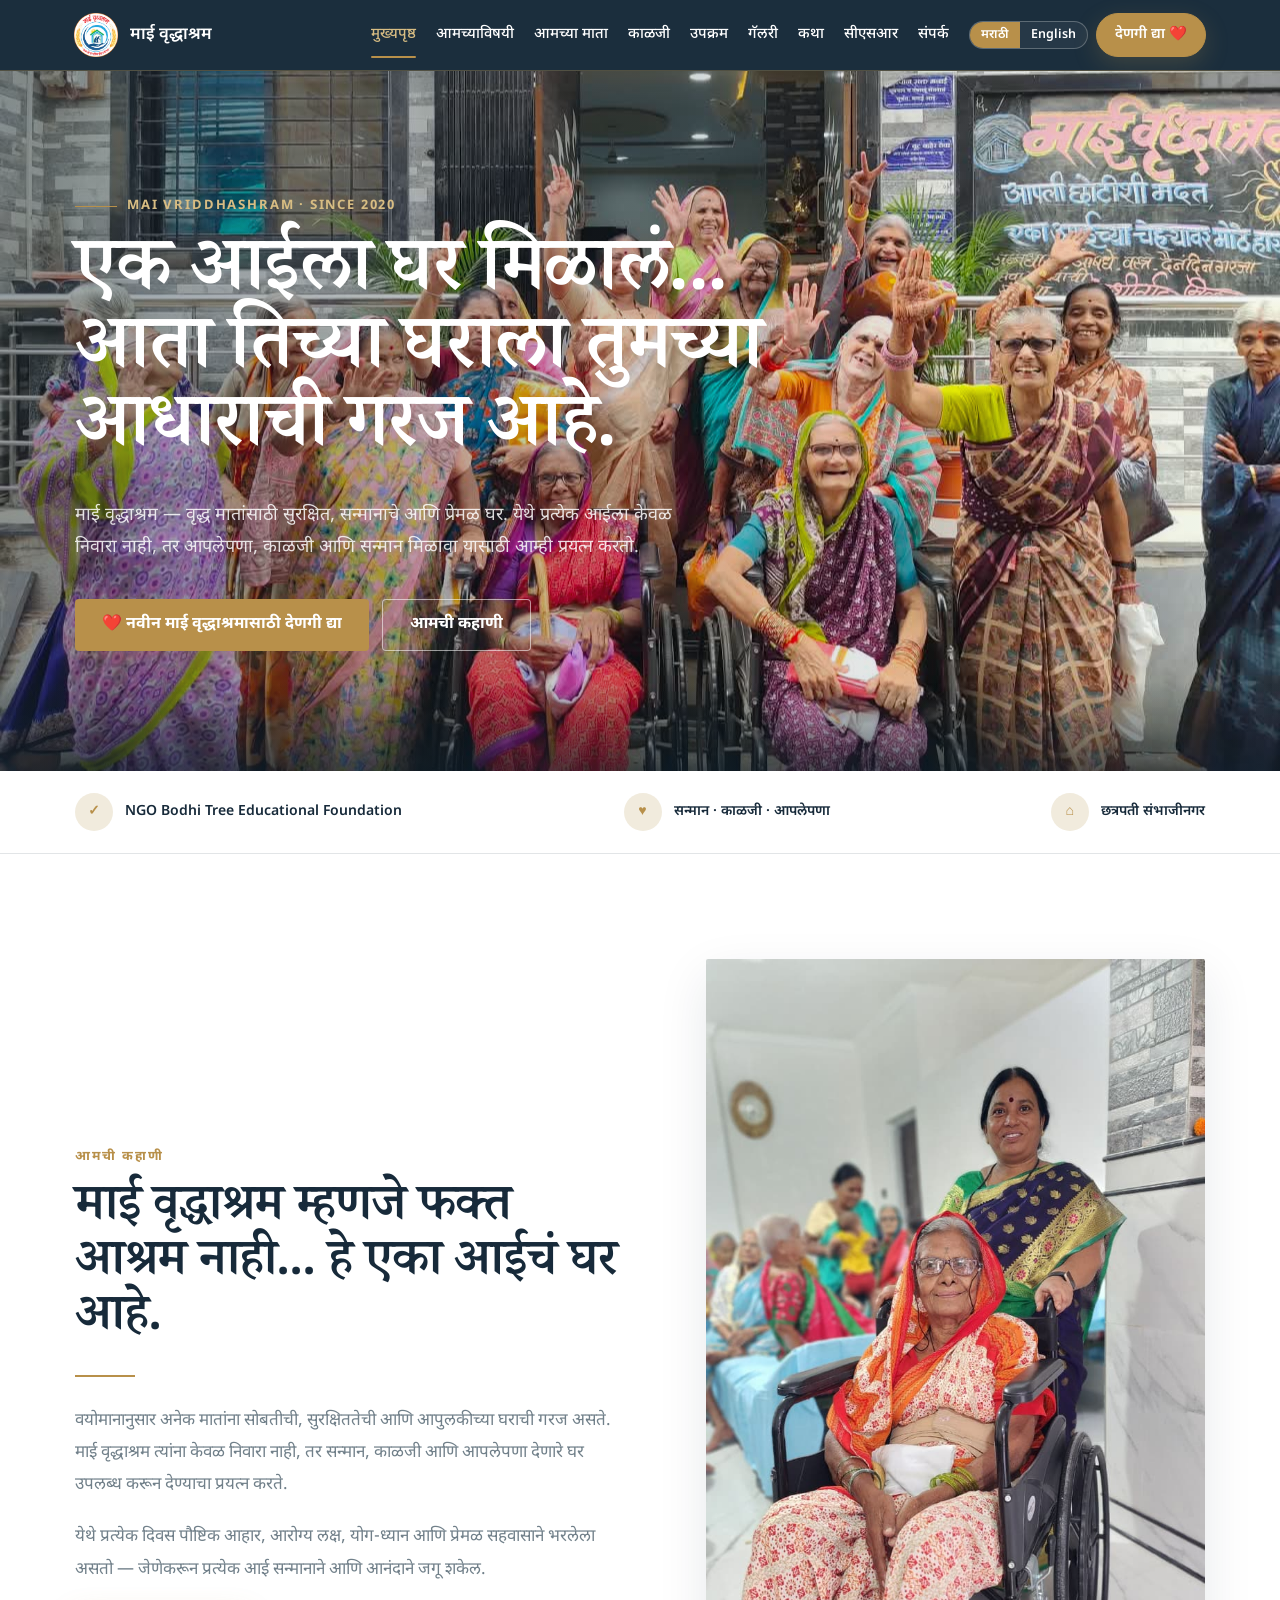
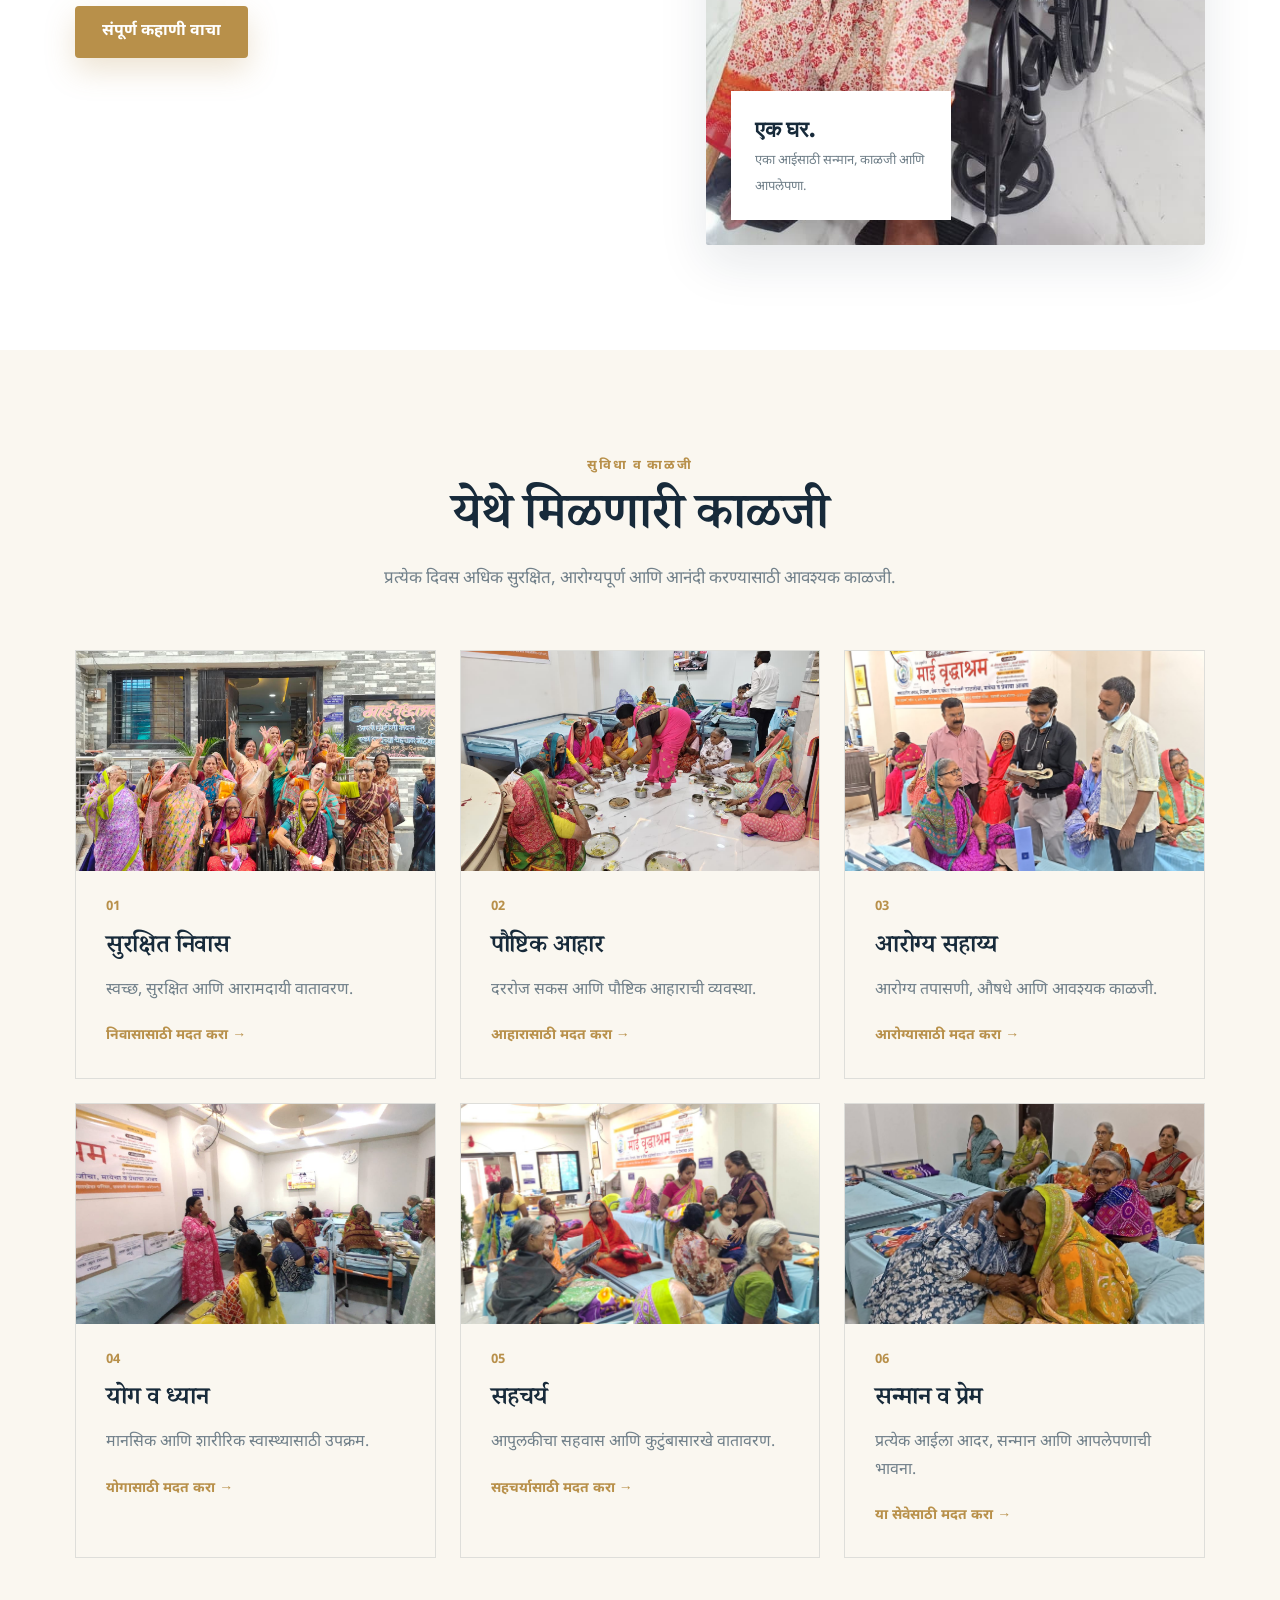
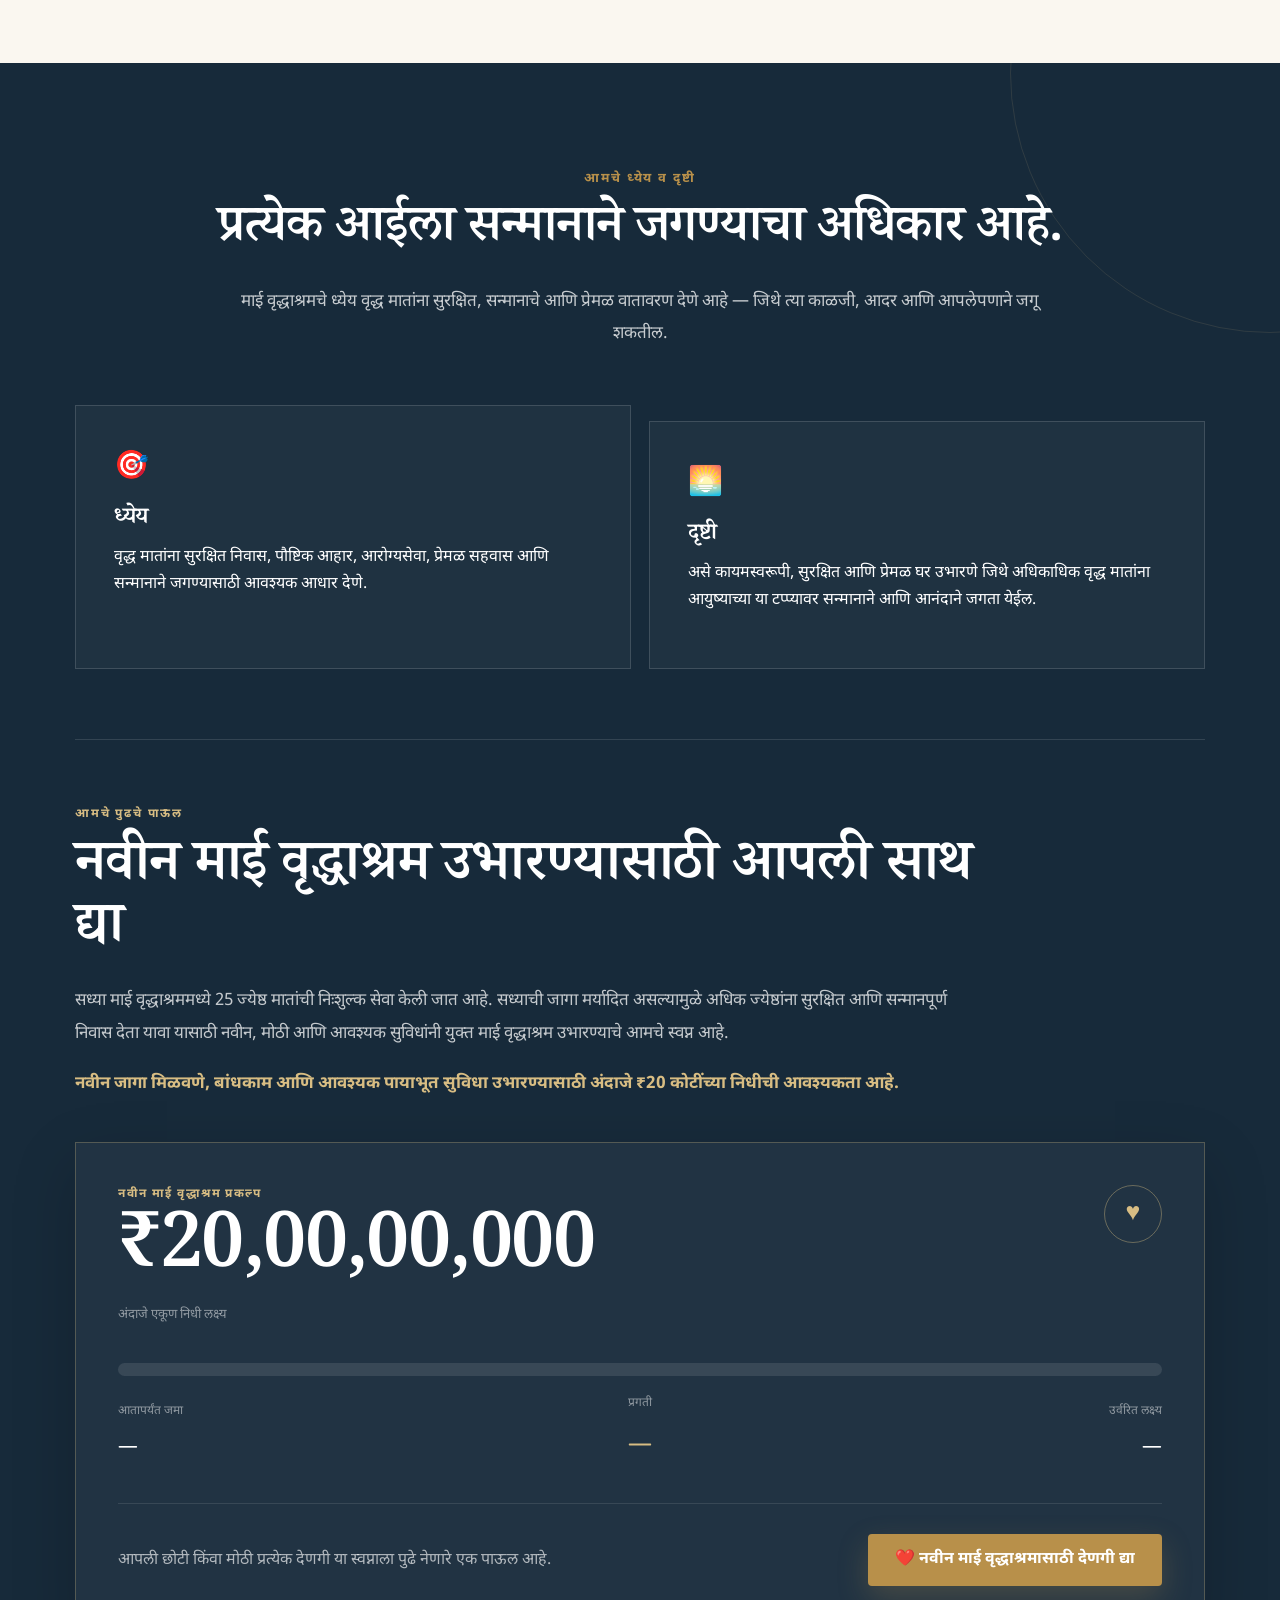
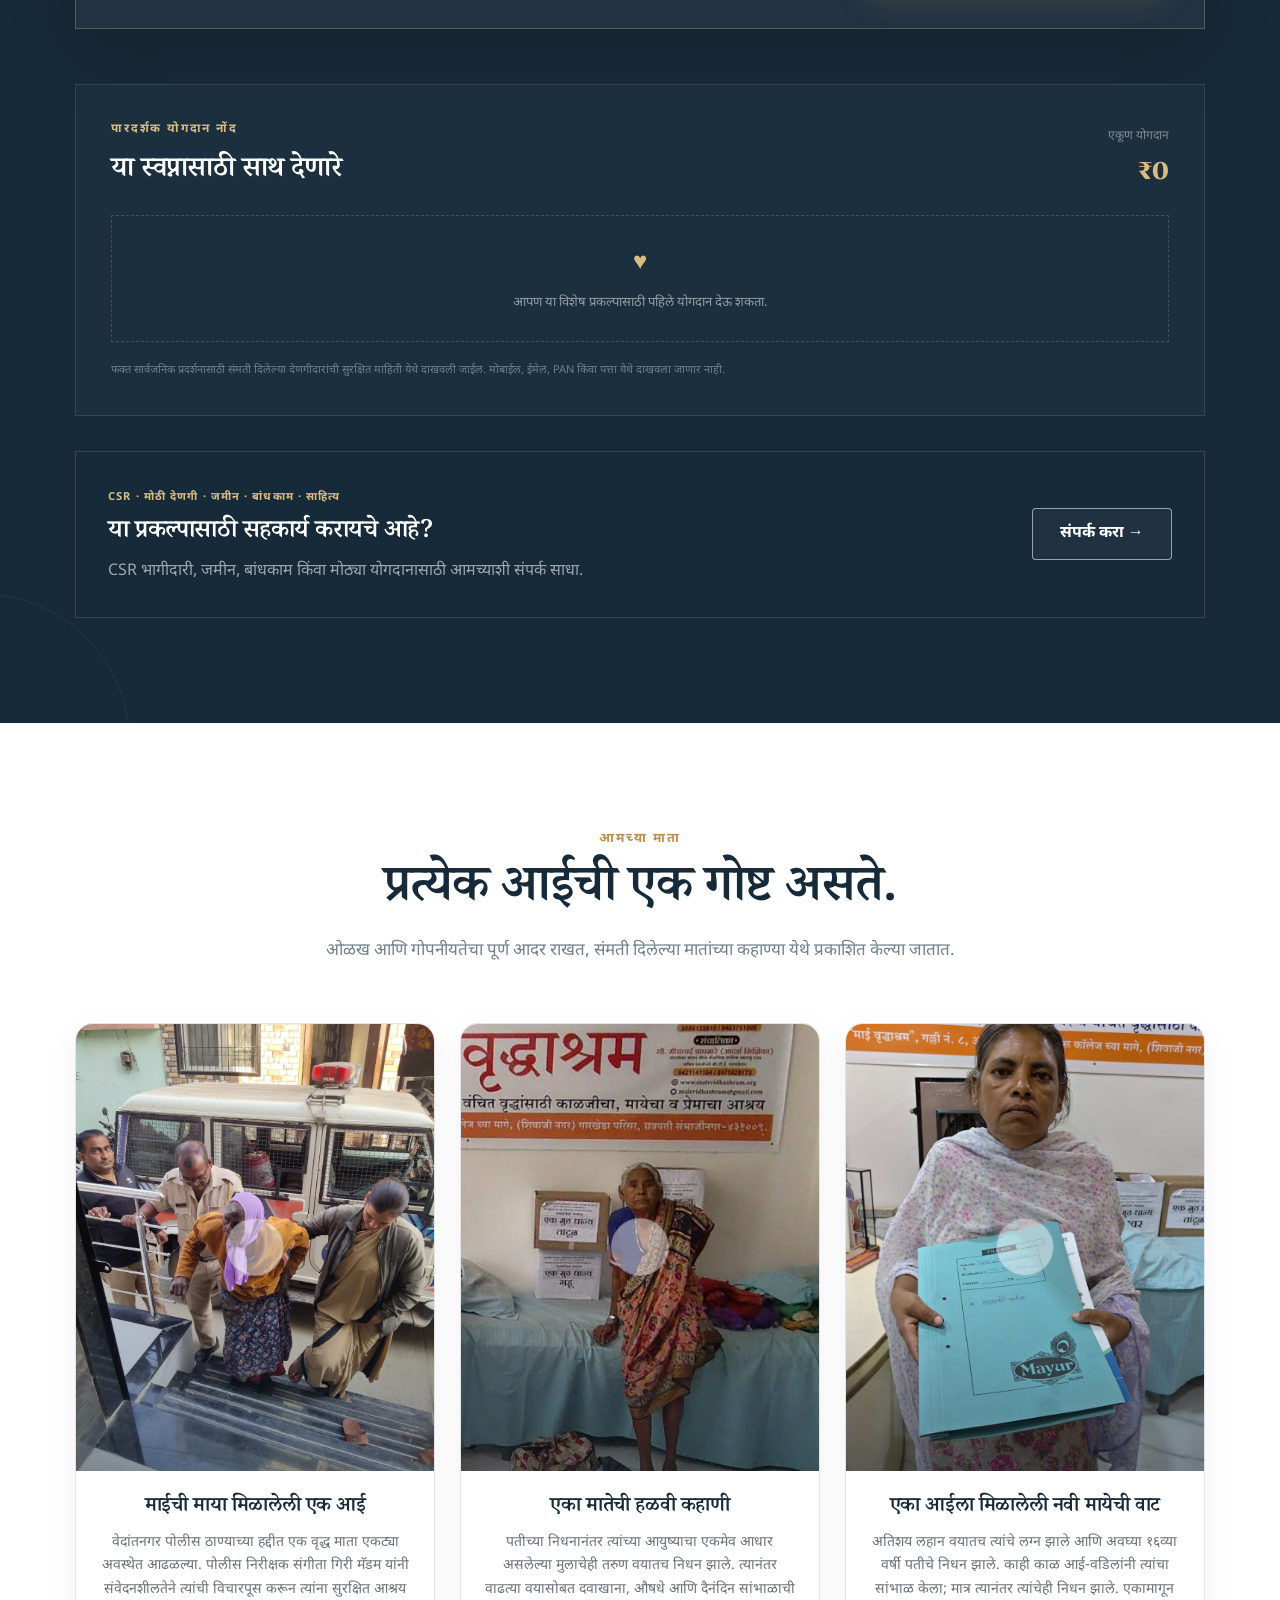
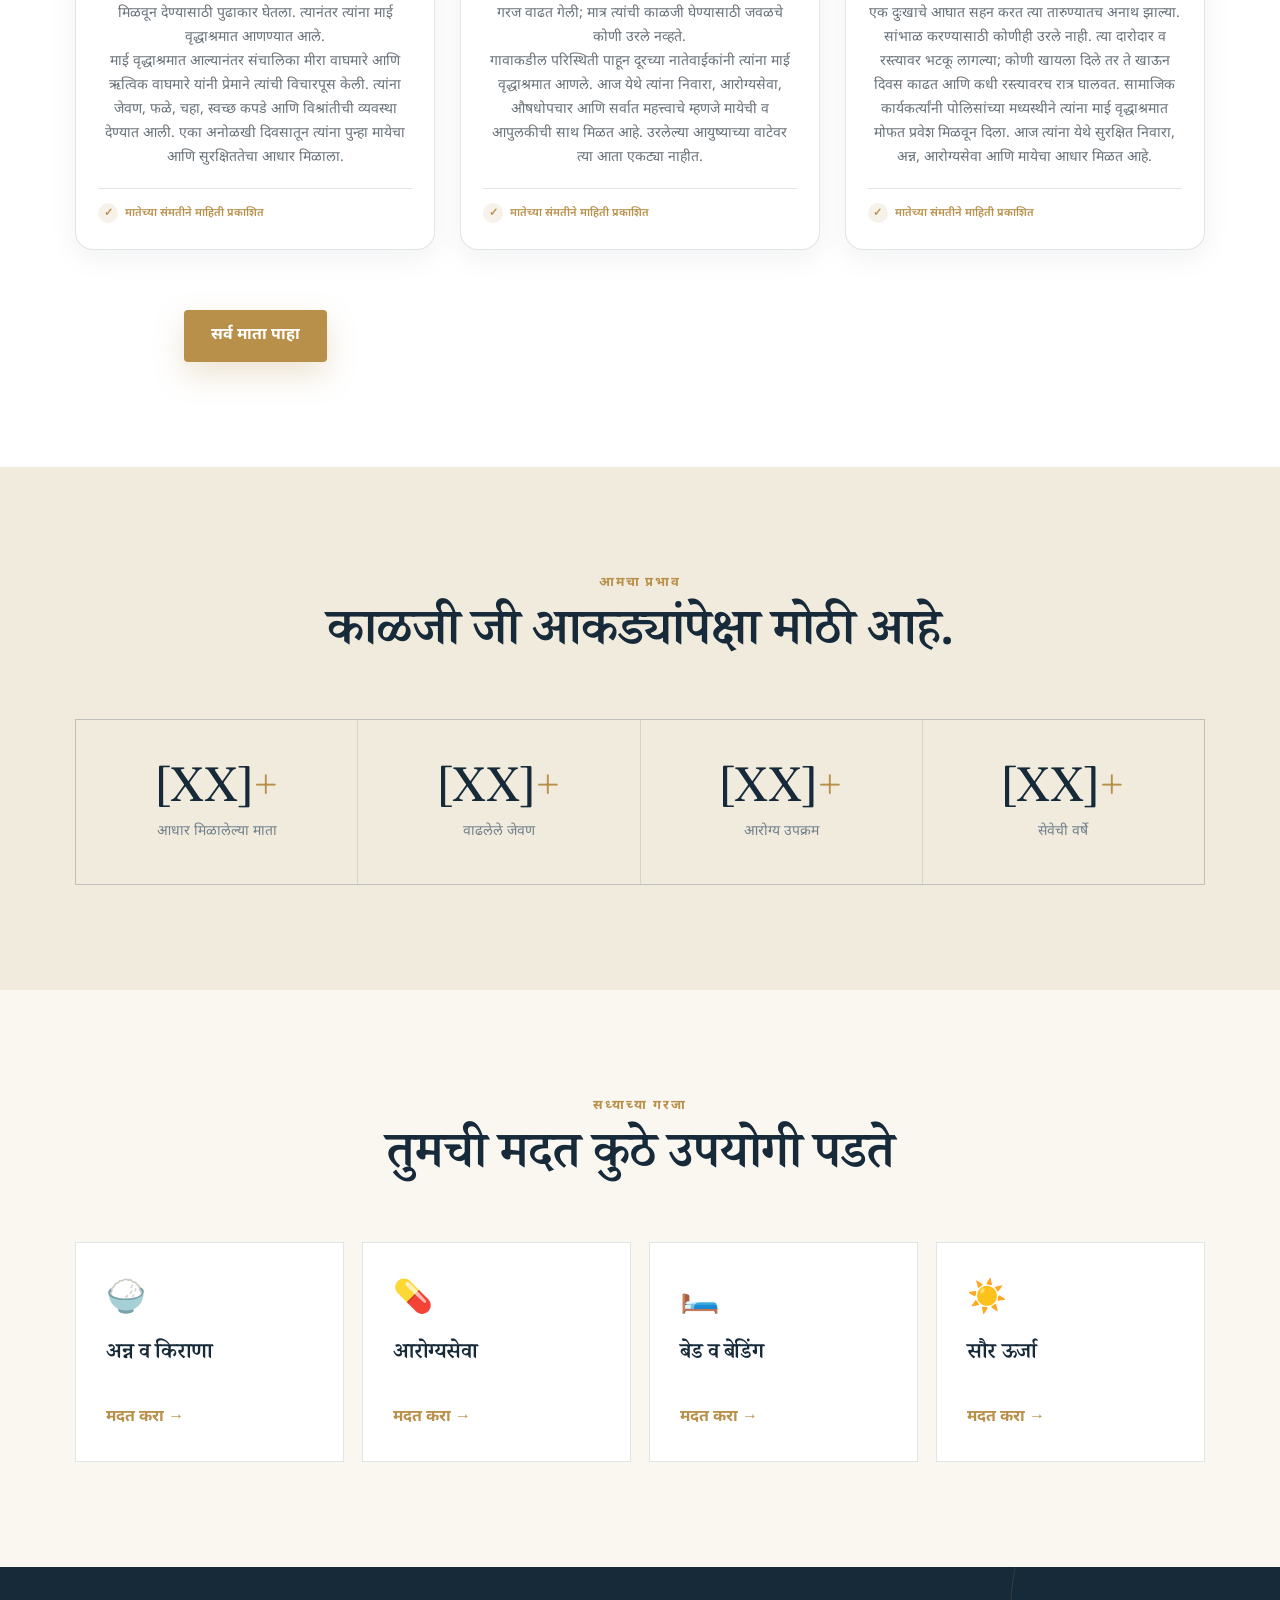
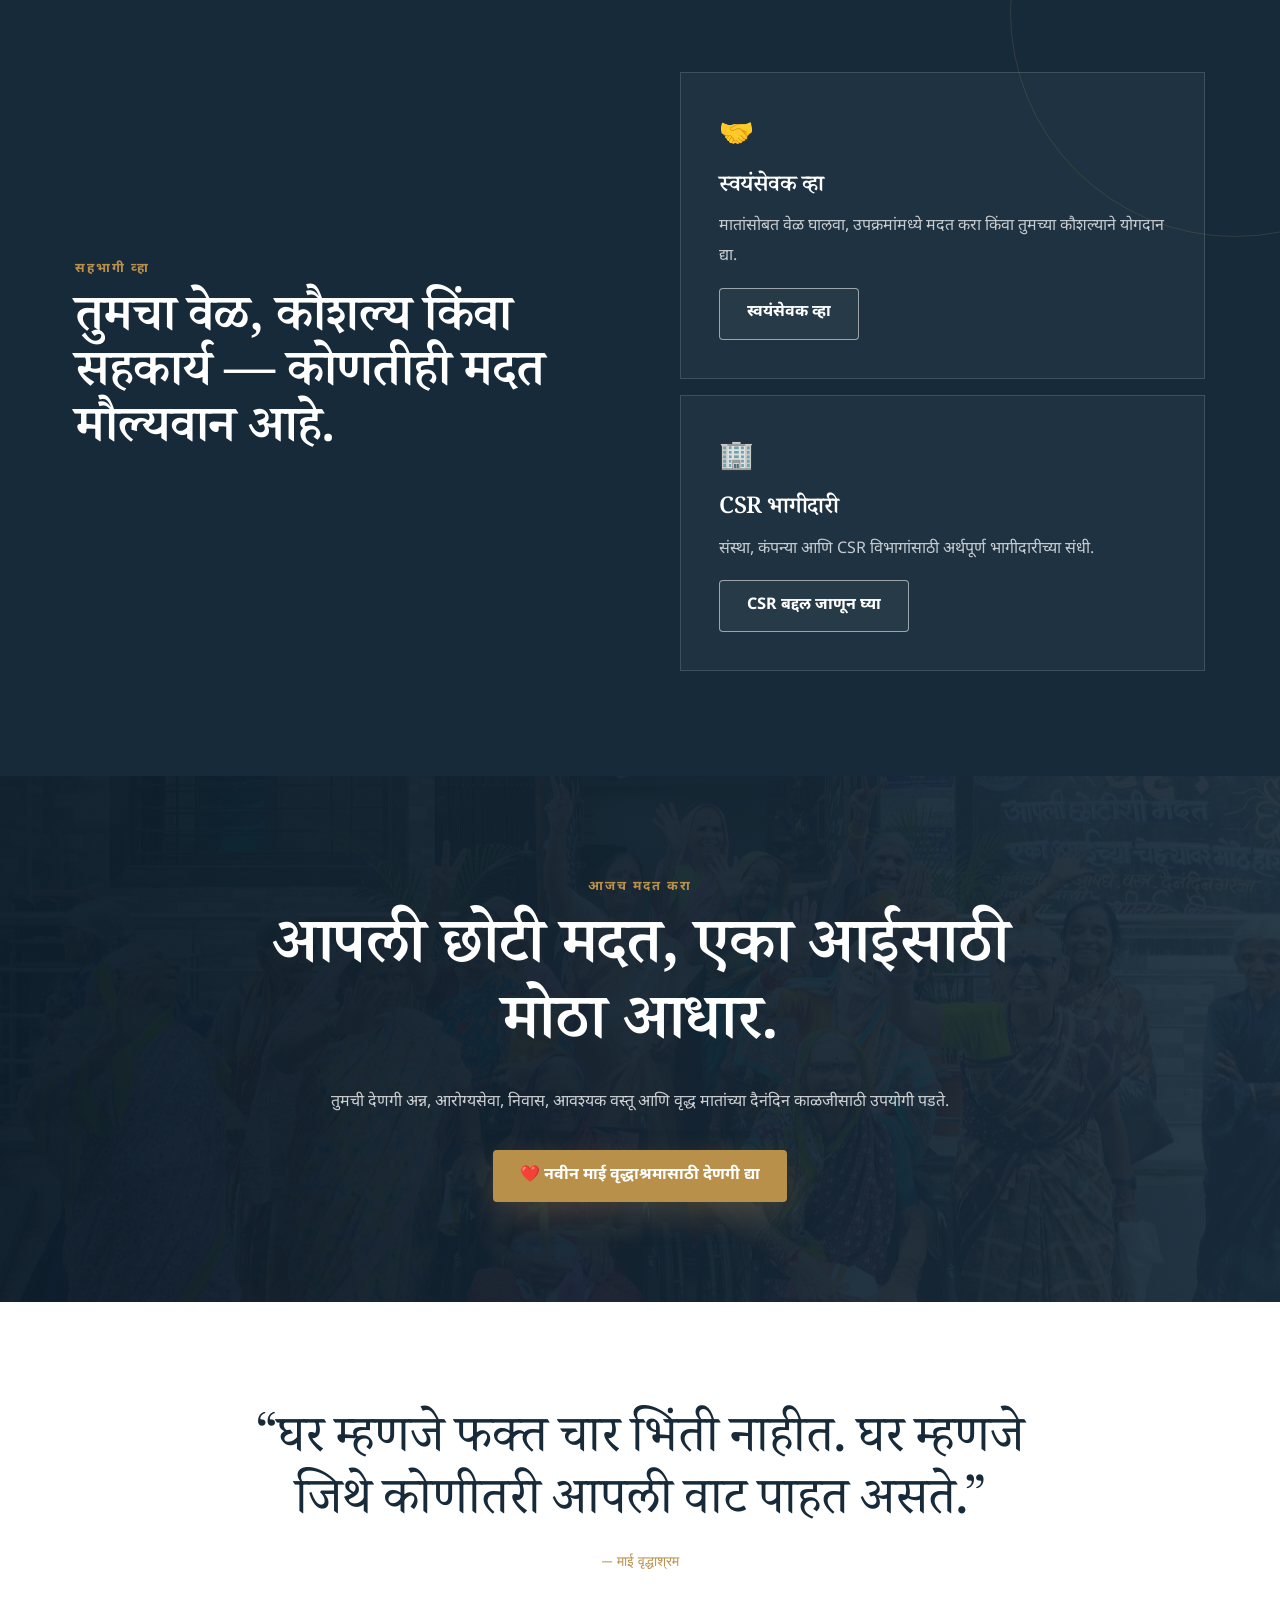
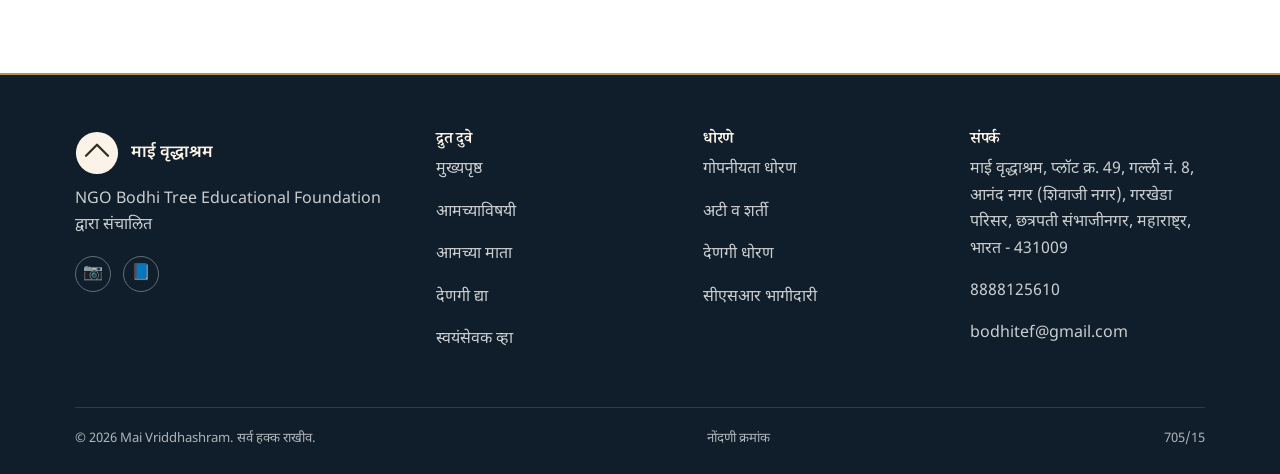
==== index.html @ e091611a "Refactor button HTML structure for alignment" ====
<!DOCTYPE html>
<html lang="mr" data-lang="mr">
<head>

<meta charset="UTF-8">
<meta name="viewport" content="width=device-width, initial-scale=1.0">

<title>माई वृद्धाश्रम | Mai Vriddhashram — A Home of Dignity</title>

<meta name="description" content="माई वृद्धाश्रम — वृद्ध मातांसाठी सुरक्षित, सन्मानाचे आणि प्रेमळ घर. NGO Bodhi Tree Educational Foundation, छत्रपती संभाजीनगर.">

<meta property="og:title" content="Mai Vriddhashram — A Home of Dignity, Care and Love">
<meta property="og:description" content="Support elderly mothers with dignity, care and love.">
<meta property="og:type" content="website">
<meta property="og:image" content="images/home-hero.png">

<meta name="twitter:card" content="summary_large_image">

<link rel="preconnect" href="https://fonts.googleapis.com">

<link href="https://fonts.googleapis.com/css2?family=DM+Sans:wght@400;500;600;700&family=Fraunces:wght@500;600;700&family=Noto+Sans+Devanagari:wght@400;500;600;700&family=Noto+Serif+Devanagari:wght@600;700&display=swap" rel="stylesheet">

<link rel="stylesheet" href="css/style.css">


<style>

/* =========================================================
   MAI VRIDDHASHRAM — PREMIUM HOMEPAGE
   Navy + Antique Gold + Warm Cream
========================================================= */

:root{
  --navy:#172A3A;
  --navy-dark:#0D1D2A;
  --navy-mid:#213C51;
  --gold:#B8904A;
  --gold-light:#D8BD83;
  --cream:#FAF7F0;
  --cream-dark:#F1EBDD;
  --white:#FFFFFF;
  --text:#33404A;
  --muted:#71808A;
  --border:rgba(23,42,58,.12);
  --shadow:0 18px 50px rgba(23,42,58,.10);
}

html{
  scroll-behavior:smooth;
}

body{
  margin:0;
  background:var(--cream);
  color:var(--text);
  font-family:"DM Sans","Noto Sans Devanagari",sans-serif;
}

h1,h2,h3,h4{
  font-family:"Fraunces","Noto Serif Devanagari",serif;
  color:var(--navy);
  letter-spacing:-.02em;
}

.container{
  width:min(1180px,92%);
  margin:auto;
}


/* =========================================================
   HEADER
========================================================= */

#site-header{
  position:relative;
  z-index:100;
}

.premium-topline{
  background:var(--navy-dark);
  color:rgba(255,255,255,.78);
  text-align:center;
  font-size:12px;
  letter-spacing:.08em;
  padding:9px 15px;
}

.premium-topline span{
  color:var(--gold-light);
}


/* =========================================================
   HERO
========================================================= */

.premium-hero{
  position:relative;
  min-height:700px;
  display:flex;
  align-items:center;
  overflow:hidden;
  background:var(--navy);
}

.premium-hero-image{
  position:absolute;
  inset:0;

  background-image:
    linear-gradient(
      90deg,
      rgba(13,29,42,.42) 0%,
      rgba(13,29,42,.30) 30%,
      rgba(13,29,42,.12) 62%,
      rgba(13,29,42,.03) 100%
    ),
    url("../images/home-hero.png");

  background-size:cover;
  background-position:center;
}

.premium-hero-content{
  position:relative;
  z-index:2;
  padding:110px 0;
  max-width:720px;
  color:white;
}

.premium-eyebrow{
  display:inline-flex;
  align-items:center;
  gap:10px;
  color:var(--gold-light);
  font-size:13px;
  font-weight:700;
  letter-spacing:.14em;
  text-transform:uppercase;
  margin-bottom:22px;
}

.premium-eyebrow::before{
  content:"";
  width:42px;
  height:1px;
  background:var(--gold);
}

.premium-hero h1{
  color:white;
  font-size:clamp(3rem,6vw,5.8rem);
  line-height:1.02;
  margin:0 0 26px;
  max-width:800px;
}

.premium-hero h1 span{
  color:var(--gold-light);
}

.premium-hero-description{
  font-size:18px;
  line-height:1.8;
  color:rgba(255,255,255,.84);
  max-width:600px;
  margin-bottom:35px;
}

.premium-buttons{
  display:flex;
  flex-wrap:wrap;
  gap:13px;
}

.premium-btn{
  display:inline-flex;
  align-items:center;
  justify-content:center;
  min-height:52px;
  padding:0 27px;
  border-radius:4px;
  text-decoration:none;
  font-weight:700;
  transition:.3s ease;
}

.premium-btn-gold{
  background:var(--gold);
  color:white;
  box-shadow:0 12px 30px rgba(184,144,74,.25);
}

.premium-btn-gold:hover{
  background:#A37D3D;
  transform:translateY(-3px);
}

.premium-btn-light{
  border:1px solid rgba(255,255,255,.55);
  color:white;
  background:rgba(255,255,255,.04);
}

.premium-btn-light:hover{
  background:white;
  color:var(--navy);
}

.hero-bottom-line{
  position:absolute;
  bottom:0;
  left:0;
  right:0;
  height:90px;

  background:linear-gradient(
    to bottom,
    transparent,
    rgba(13,29,42,.65)
  );
}


/* =========================================================
   TRUST
========================================================= */

.premium-trust{
  background:white;
  border-bottom:1px solid var(--border);
}

.trust-inner{
  min-height:82px;
  display:flex;
  align-items:center;
  justify-content:space-between;
  gap:20px;
}

.trust-item{
  display:flex;
  align-items:center;
  gap:12px;
  color:var(--navy);
  font-size:14px;
  font-weight:600;
}

.trust-icon{
  width:38px;
  height:38px;
  border-radius:50%;
  display:grid;
  place-items:center;
  background:var(--cream-dark);
  color:var(--gold);
}

.trust-foundation{
  font-family:"Noto Sans Devanagari",sans-serif !important;
  font-weight:600 !important;
  letter-spacing:normal !important;
  word-spacing:normal !important;
  white-space:normal !important;
}
.trust-tree{
  display:inline-block !important;
  white-space:nowrap !important;
  letter-spacing:0 !important;
}

/* =========================================================
   INTRO
========================================================= */

.premium-section{
  padding:105px 0;
}

.premium-section-alt{
  background:white;
}

.intro-grid{
  display:grid;
  grid-template-columns:1.05fr .95fr;
  gap:80px;
  align-items:center;
}

.premium-label{
  color:var(--gold);
  font-size:13px;
  font-weight:700;
  letter-spacing:.15em;
  text-transform:uppercase;
  margin-bottom:16px;
}

.premium-title{
  font-size:clamp(2.3rem,4vw,4rem);
  line-height:1.08;
  margin:0 0 25px;
}

.premium-copy{
  color:var(--muted);
  font-size:17px;
  line-height:1.9;
  margin-bottom:20px;
}

.gold-line{
  width:60px;
  height:2px;
  background:var(--gold);
  margin:20px 0 28px;
}

.editorial-image{
  position:relative;
  min-height:520px;
  overflow:hidden;
  border-radius:2px;
  box-shadow:var(--shadow);
}

.editorial-image img{
  width:100%;
  height:100%;
  min-height:520px;
  object-fit:cover;
  display:block;
}

.editorial-badge{
  position:absolute;
  left:25px;
  bottom:25px;
  background:white;
  padding:20px 24px;
  box-shadow:0 12px 30px rgba(0,0,0,.15);
  max-width:220px;
}

.editorial-badge strong{
  display:block;
  color:var(--navy);
  font-family:"Fraunces",serif;
  font-size:22px;
}

.editorial-badge span{
  color:var(--muted);
  font-size:13px;
}


/* =========================================================
   CARE & SUPPORT
========================================================= */

.center-heading{
  text-align:center;
  max-width:720px;
  margin:0 auto 55px;
}

.center-heading .premium-title{
  margin-bottom:15px;
}

.care-grid{
  display:grid;
  grid-template-columns:repeat(3,1fr);
  gap:24px;
}

.care-card{
  background:var(--cream);
  border:1px solid var(--border);

  transition:
    transform .35s ease,
    box-shadow .35s ease,
    background .35s ease,
    border-color .35s ease;
}

.care-card-link{
  display:block;
  text-decoration:none;
  color:inherit;
  cursor:pointer;
  overflow:hidden;
  padding:0;
}

.care-card-link:hover{
  background:white;
  transform:translateY(-7px);
  box-shadow:var(--shadow);
  border-color:rgba(184,144,74,.45);
}

.care-card-link:focus-visible{
  outline:3px solid var(--gold);
  outline-offset:4px;
}

.care-photo{
  width:100%;
  height:220px;
  object-fit:cover;
  display:block;
  margin:0;
  border-radius:0;
  transition:transform .5s ease;
}

.care-card-link:hover .care-photo{
  transform:scale(1.045);
}

.care-number{
  color:var(--gold);
  font-size:13px;
  font-weight:700;
  margin:25px 30px 15px;
}

.care-card h3{
  font-size:25px;
  margin:0 30px 12px;
}

.care-card p{
  color:var(--muted);
  line-height:1.7;
  margin:0 30px;
}

.care-donate{
  display:inline-block;
  margin:20px 30px 30px;
  color:var(--gold);
  font-weight:700;
  font-size:14px;
  transition:.3s ease;
}

.care-card-link:hover .care-donate{
  letter-spacing:.4px;
}


/* =========================================================
   OLD / GENERAL NAVY FEATURE
========================================================= */

.navy-feature{
  background:var(--navy);
  color:white;
  position:relative;
  overflow:hidden;
}

.navy-feature::after{
  content:"";
  position:absolute;
  width:450px;
  height:450px;
  border:1px solid rgba(184,144,74,.18);
  border-radius:50%;
  right:-180px;
  top:-180px;
}

.feature-grid{
  display:grid;
  grid-template-columns:1fr 1fr;
  gap:80px;
  align-items:center;
}

.navy-feature h2{
  color:white;
}

.navy-feature p{
  color:rgba(255,255,255,.75);
  line-height:1.85;
}

.feature-card{
  border:1px solid rgba(255,255,255,.14);
  padding:38px;
  background:rgba(255,255,255,.035);
}

.feature-card + .feature-card{
  margin-top:16px;
}

.feature-card-icon{
  font-size:28px;
  margin-bottom:15px;
}

.feature-card h3{
  color:white;
  margin:0 0 10px;
  font-size:23px;
}


/* =========================================================
   NEW MAI VRIDDHASHRAM LIVE FUNDRAISING
========================================================= */

.mai-project-section{
  background:var(--navy);
  color:white;
  position:relative;
  overflow:hidden;
}

.mai-project-section::before{
  content:"";
  position:absolute;
  width:520px;
  height:520px;
  border:1px solid rgba(216,189,131,.12);
  border-radius:50%;
  right:-250px;
  top:-250px;
  pointer-events:none;
}

.mai-project-section::after{
  content:"";
  position:absolute;
  width:300px;
  height:300px;
  border:1px solid rgba(216,189,131,.08);
  border-radius:50%;
  left:-170px;
  bottom:-170px;
  pointer-events:none;
}

.mai-project-intro{
  position:relative;
  z-index:2;
  max-width:850px;
  margin:0 auto 55px;
  text-align:center;
}

.mai-project-intro .premium-title{
  color:white;
}

.mai-project-intro p{
  color:rgba(255,255,255,.76);
  font-size:17px;
  line-height:1.9;
}

.mai-mission-grid{
  position:relative;
  z-index:2;
  display:grid;
  grid-template-columns:1fr 1fr;
  gap:18px;
  margin-bottom:70px;
}

.mai-project-wrap{
  position:relative;
  z-index:2;
  border-top:1px solid rgba(255,255,255,.12);
  padding-top:65px;
}

.mai-project-label{
  color:var(--gold-light);
  font-size:12px;
  font-weight:700;
  letter-spacing:.15em;
  text-transform:uppercase;
  margin-bottom:14px;
}

.mai-project-wrap h2{
  color:white;
  font-size:clamp(2.2rem,4.5vw,4rem);
  line-height:1.08;
  max-width:900px;
  margin:0 0 22px;
}

.mai-project-description{
  color:rgba(255,255,255,.75);
  font-size:17px;
  line-height:1.9;
  max-width:900px;
  margin:0 0 18px;
}

.mai-project-emphasis{
  color:var(--gold-light) !important;
  font-weight:700;
}


/* =========================================================
   FUNDRAISING CARD
========================================================= */

.mai-fundraising-card{
  margin-top:42px;
  padding:42px;
  background:rgba(255,255,255,.045);
  border:1px solid rgba(216,189,131,.28);
  box-shadow:0 22px 60px rgba(0,0,0,.18);
}

.mai-fundraising-header{
  display:flex;
  align-items:flex-start;
  justify-content:space-between;
  gap:25px;
}

.mai-fundraising-eyebrow{
  color:var(--gold-light);
  font-size:12px;
  font-weight:700;
  letter-spacing:.12em;
  text-transform:uppercase;
  margin-bottom:12px;
}

.mai-goal-amount{
  color:white;
  font-family:"Fraunces","Noto Serif Devanagari",serif;
  font-size:clamp(2.7rem,6vw,4.8rem);
  line-height:1;
  margin:0;
}

.mai-goal-note{
  color:rgba(255,255,255,.50);
  font-size:13px;
  margin-top:10px;
}

.mai-heart-mark{
  width:58px;
  height:58px;
  border:1px solid rgba(216,189,131,.4);
  border-radius:50%;
  display:grid;
  place-items:center;
  color:var(--gold-light);
  font-size:25px;
  flex:none;
}


/* =========================================================
   PROGRESS
========================================================= */

.mai-progress-area{
  margin-top:38px;
}

.mai-progress-track{
  width:100%;
  height:13px;
  border-radius:30px;
  overflow:hidden;
  background:rgba(255,255,255,.10);
}

.mai-progress-fill{
  width:0%;
  height:100%;
  border-radius:30px;
  background:var(--gold);
 transition:width 2s ease;
}

.mai-fundraising-stats{
  display:grid;
  grid-template-columns:1fr auto 1fr;
  gap:25px;
  margin-top:18px;
  align-items:end;
}

.mai-stat-item{
  display:flex;
  flex-direction:column;
  gap:5px;
}

.mai-stat-item span{
  color:rgba(255,255,255,.50);
  font-size:12px;
}

.mai-stat-item strong{
  color:white;
  font-family:"Fraunces","Noto Serif Devanagari",serif;
  font-size:23px;
}

.mai-stat-percent{
  text-align:center;
}

.mai-stat-percent strong{
  color:var(--gold-light);
  font-size:28px;
}

.mai-stat-remaining{
  text-align:right;
}


/* =========================================================
   PROJECT DONATE CTA
========================================================= */

.mai-donate-area{
  display:flex;
  justify-content:space-between;
  align-items:center;
  gap:30px;
  margin-top:38px;
  padding-top:30px;
  border-top:1px solid rgba(255,255,255,.10);
}

.mai-donate-area p{
  max-width:560px;
  margin:0;
  color:rgba(255,255,255,.65);
  line-height:1.7;
}


/* =========================================================
   SUPPORTERS
========================================================= */

.mai-supporters{
  margin-top:55px;
  padding:35px;
  background:rgba(255,255,255,.025);
  border:1px solid rgba(255,255,255,.10);
}

.mai-supporters-heading{
  display:flex;
  justify-content:space-between;
  align-items:flex-end;
  gap:20px;
  margin-bottom:25px;
}

.mai-supporters-heading h3{
  color:white;
  font-size:28px;
  margin:0;
}

.mai-supporters-total{
  text-align:right;
}

.mai-supporters-total span{
  display:block;
  color:rgba(255,255,255,.45);
  font-size:12px;
  margin-bottom:4px;
}

.mai-supporters-total strong{
  color:var(--gold-light);
  font-family:"Fraunces","Noto Serif Devanagari",serif;
  font-size:24px;
}

.mai-supporters-list{
  display:flex;
  flex-direction:column;
}

.mai-supporter-row{
  display:grid;
  grid-template-columns:130px 1fr auto;
  gap:20px;
  align-items:center;
  padding:16px 18px;
  border-bottom:1px solid rgba(255,255,255,.08);
}

.mai-supporter-date{
  color:rgba(255,255,255,.45);
  font-size:12px;
}

.mai-supporter-name{
  color:white;
  font-weight:600;
}

.mai-supporter-amount{
  color:var(--gold-light);
  font-family:"Fraunces","Noto Serif Devanagari",serif;
  font-size:20px;
  font-weight:600;
}

.mai-supporter-empty{
  text-align:center;
  padding:28px 15px;
  border:1px dashed rgba(216,189,131,.22);
}

.mai-supporter-empty span{
  display:block;
  color:var(--gold-light);
  font-size:24px;
  margin-bottom:8px;
}

.mai-supporter-empty p{
  color:rgba(255,255,255,.52);
  font-size:13px;
  margin:0;
}

.mai-supporters-note{
  color:rgba(255,255,255,.38);
  font-size:11px;
  line-height:1.6;
  margin:20px 0 0;
}


/* =========================================================
   PROJECT CONTACT
========================================================= */

.mai-project-contact{
  display:flex;
  justify-content:space-between;
  align-items:center;
  gap:30px;
  margin-top:35px;
  padding:32px;
  border:1px solid rgba(216,189,131,.18);
}

.mai-project-contact span{
  color:var(--gold-light);
  font-size:11px;
  font-weight:700;
  letter-spacing:.10em;
  text-transform:uppercase;
}

.mai-project-contact h3{
  color:white;
  font-size:25px;
  margin:8px 0;
}

.mai-project-contact p{
  color:rgba(255,255,255,.58);
  margin:0;
  line-height:1.6;
}


/* =========================================================
   MOTHERS
========================================================= */

.mothers-grid{
  display:grid;
  grid-template-columns:repeat(3,1fr);
  gap:25px;
}

.mother-card{
  background:white;
  border:1px solid var(--border);
  box-shadow:0 8px 30px rgba(23,42,58,.06);
  overflow:hidden;
}

.mother-image{
  aspect-ratio:4/3;
  background:var(--cream-dark);
  display:grid;
  place-items:center;
  color:var(--muted);
}

.mother-image span{
  border:1px solid rgba(184,144,74,.35);
  padding:8px 13px;
  font-size:12px;
  background:white;
}

.mother-content{
  padding:25px;
}

.mother-content h3{
  margin:0 0 10px;
}

.mother-content p{
  color:var(--muted);
  font-size:14px;
  line-height:1.7;
}
.mother-image{
  position:relative;
  aspect-ratio:4/5;
  overflow:hidden;
  background:var(--cream-dark);
}

.mother-image img{
  width:100%;
  height:100%;
  object-fit:cover;
  display:block;
}

.mother-image::after{
  content:"";
  position:absolute;
  inset:0;
  background:linear-gradient(
    to top,
    rgba(13,29,42,.38),
    transparent 45%
  );
  pointer-events:none;
}

.mother-image span{
  position:absolute;
  left:16px;
  bottom:16px;
  z-index:2;
  border:1px solid rgba(184,144,74,.35);
  padding:7px 12px;
  border-radius:999px;
  font-size:11px;
  font-weight:600;
  background:rgba(255,255,255,.90);
  color:#80652F;
}

.mother-consent{
  display:flex;
  align-items:center;
  gap:7px;
  margin-top:18px;
  padding-top:14px;
  border-top:1px solid var(--border);
  color:var(--gold);
  font-size:11px;
  font-weight:600;
}

.mother-consent span:first-child{
  width:20px;
  height:20px;
  border-radius:50%;
  display:grid;
  place-items:center;
  background:rgba(184,144,74,.12);
}

/* =========================================================
   IMPACT
========================================================= */

.impact-section{
  background:var(--cream-dark);
}

.impact-grid{
  display:grid;
  grid-template-columns:repeat(4,1fr);
  gap:1px;
  background:rgba(23,42,58,.12);
  border:1px solid rgba(23,42,58,.12);
}

.impact-box{
  background:var(--cream-dark);
  padding:40px 20px;
  text-align:center;
}

.impact-number{
  color:var(--navy);
  font-family:"Fraunces",serif;
  font-size:48px;
  line-height:1;
  margin-bottom:12px;
}

.impact-number span{
  color:var(--gold);
}

.impact-label{
  color:var(--muted);
  font-size:14px;
}


/* =========================================================
   NEEDS
========================================================= */

.needs-grid{
  display:grid;
  grid-template-columns:repeat(4,1fr);
  gap:18px;
}

.need-card{
  min-height:220px;
  background:white;
  border:1px solid var(--border);
  padding:30px;
  display:flex;
  flex-direction:column;
  justify-content:space-between;
  transition:.3s ease;
}

.need-card:hover{
  transform:translateY(-5px);
  box-shadow:var(--shadow);
}

.need-icon{
  font-size:32px;
}

.need-card h3{
  font-size:22px;
  margin:15px 0 0;
}

.need-card a{
  color:var(--gold);
  font-weight:700;
  text-decoration:none;
}


/* =========================================================
   CTA
========================================================= */

.premium-donation{
  background:
    linear-gradient(
      90deg,
      rgba(13,29,42,.97),
      rgba(23,42,58,.92)
    ),
    url("../images/home-hero.png") center/cover;

  color:white;
  padding:100px 0;
  text-align:center;
}

.premium-donation h2{
  color:white;
  font-size:clamp(2.5rem,5vw,4.5rem);
  max-width:800px;
  margin:0 auto 22px;
}

.premium-donation p{
  max-width:620px;
  margin:0 auto 32px;
  color:rgba(255,255,255,.78);
  line-height:1.8;
}


/* =========================================================
   FINAL MESSAGE
========================================================= */

.final-message{
  padding:100px 0;
  background:white;
  text-align:center;
}

.final-message blockquote{
  max-width:850px;
  margin:0 auto;
  color:var(--navy);
  font-family:"Fraunces","Noto Serif Devanagari",serif;
  font-size:clamp(2rem,4vw,3.6rem);
  line-height:1.2;
}

.final-message cite{
  display:block;
  margin-top:25px;
  color:var(--gold);
  font-style:normal;
  font-family:"DM Sans",sans-serif;
  font-size:14px;
}


/* =========================================================
   TABLET
========================================================= */

@media(max-width:900px){

  .premium-hero{
    min-height:650px;
  }

  .premium-hero-content{
    padding:90px 0;
  }

  .intro-grid,
  .feature-grid{
    grid-template-columns:1fr;
    gap:45px;
  }

  .care-grid,
  .mothers-grid{
    grid-template-columns:repeat(2,1fr);
  }

  .needs-grid{
    grid-template-columns:repeat(2,1fr);
  }

  .impact-grid{
    grid-template-columns:repeat(2,1fr);
  }

  .trust-inner{
    flex-wrap:wrap;
    padding:20px 0;
  }

}


/* =========================================================
   MOBILE
========================================================= */

@media(max-width:600px){

  .premium-section{
    padding:75px 0;
  }

  .premium-hero{
    min-height:650px;
  }

  .premium-hero-image{
    background-image:
      linear-gradient(
        180deg,
        rgba(13,29,42,.38),
        rgba(13,29,42,.62)
      ),
      url("../images/home-hero.png");

    background-size:cover;
    background-position:center center;
  }

  .premium-hero-content{
    padding:75px 0;
  }

  .premium-hero h1{
    font-size:2.9rem;
  }

  .premium-hero-description{
    font-size:16px;
  }

  .premium-buttons{
    flex-direction:column;
    align-items:stretch;
  }

  .premium-btn{
    width:100%;
  }

  .care-grid,
  .mothers-grid,
  .needs-grid{
    grid-template-columns:1fr;
  }

  .impact-grid{
    grid-template-columns:1fr 1fr;
  }

  .impact-number{
    font-size:36px;
  }

  .editorial-image,
  .editorial-image img{
    min-height:390px;
  }

  .feature-grid{
    gap:35px;
  }

  .care-photo{
    height:220px;
  }


  /* NEW PROJECT MOBILE */

  .mai-mission-grid{
    grid-template-columns:1fr;
    margin-bottom:50px;
  }

  .mai-project-wrap{
    padding-top:50px;
  }

  .mai-fundraising-card{
    padding:25px;
  }

  .mai-fundraising-header{
    gap:15px;
  }

  .mai-goal-amount{
    font-size:2.55rem;
  }

  .mai-heart-mark{
    width:48px;
    height:48px;
    font-size:20px;
  }

  .mai-fundraising-stats{
    grid-template-columns:1fr 1fr;
    gap:20px;
  }

  .mai-stat-percent{
    text-align:right;
  }

  .mai-stat-remaining{
    grid-column:1 / -1;
    text-align:left;
    padding-top:12px;
    border-top:1px solid rgba(255,255,255,.08);
  }

  .mai-donate-area{
    flex-direction:column;
    align-items:stretch;
  }

  .mai-donate-area .premium-btn{
    width:100%;
  }

  .mai-supporters{
    padding:25px 18px;
  }

  .mai-supporters-heading{
    flex-direction:column;
    align-items:flex-start;
  }

  .mai-supporters-total{
    text-align:left;
  }

  .mai-supporter-row{
    grid-template-columns:1fr auto;
    gap:7px 15px;
  }

  .mai-supporter-date{
    grid-column:1 / -1;
  }

  .mai-project-contact{
    flex-direction:column;
    align-items:stretch;
  }

  .mai-project-contact .premium-btn{
    width:100%;
  }

}


/* =========================================================
   SMALL MOBILE
========================================================= */

@media(max-width:380px){

  .premium-hero h1{
    font-size:2.5rem;
  }

  .care-photo{
    height:200px;
  }

  .care-card h3{
    font-size:23px;
  }

}

</style>


<script type="application/ld+json">
{
  "@context":"https://schema.org",
  "@type":"NGO",
  "name":"Mai Vriddhashram",
  "alternateName":"माई वृद्धाश्रम",
  "parentOrganization":{
    "@type":"Organization",
    "name":"Bodhi Tree Educational Foundation"
  },
  "areaServed":"Chhatrapati Sambhajinagar, Maharashtra, India",
  "description":"A home of dignity, care and love for elderly mothers.",
  "address":{
    "@type":"PostalAddress",
    "addressLocality":"Chhatrapati Sambhajinagar",
    "addressRegion":"Maharashtra",
    "addressCountry":"IN"
  }
}
</script>

</head>


<body>

<div id="site-header"></div>


<main>


<!-- =====================================================
     HERO
===================================================== -->

<section class="premium-hero">

  <div class="premium-hero-image"></div>

  <div class="container">

    <div class="premium-hero-content reveal">

      <div class="premium-eyebrow">
        Mai Vriddhashram · Since 2020
      </div>

      <h1
        data-mr="एक आईला घर मिळालं... आता तिच्या घराला तुमच्या आधाराची गरज आहे."
        data-en="One mother found a home... Now her home needs your support.">

        एक आईला घर मिळालं...<br>

        <span>
          आता तिच्या घराला तुमच्या आधाराची गरज आहे.
        </span>

      </h1>


      <p
        class="premium-hero-description"
        data-mr="माई वृद्धाश्रम — वृद्ध मातांसाठी सुरक्षित, सन्मानाचे आणि प्रेमळ घर. येथे प्रत्येक आईला केवळ निवारा नाही, तर आपलेपणा, काळजी आणि सन्मान मिळावा यासाठी आम्ही प्रयत्न करतो."
        data-en="Mai Vriddhashram is a safe, dignified and loving home for elderly mothers — a place where every mother can experience care, belonging and respect.">

        माई वृद्धाश्रम — वृद्ध मातांसाठी सुरक्षित, सन्मानाचे आणि प्रेमळ घर. येथे प्रत्येक आईला केवळ निवारा नाही, तर आपलेपणा, काळजी आणि सन्मान मिळावा यासाठी आम्ही प्रयत्न करतो.

      </p>


      <div class="premium-buttons">

        <a
          href="donate.html?purpose=new-mai-vriddhashram"
          class="premium-btn premium-btn-gold"
          data-mr="❤️ नवीन माई वृद्धाश्रमासाठी देणगी द्या"
          data-en="❤️ Donate for New Mai Vriddhashram">

          ❤️ नवीन माई वृद्धाश्रमासाठी देणगी द्या

        </a>


        <a
          href="about.html"
          class="premium-btn premium-btn-light"
          data-mr="आमची कहाणी"
          data-en="Our Story">

          आमची कहाणी

        </a>

      </div>

    </div>

  </div>

  <div class="hero-bottom-line"></div>

</section>


<!-- =====================================================
     TRUST
===================================================== -->

<section class="premium-trust">
  <div class="container trust-inner">

    <div class="trust-item">
      <span class="trust-icon">✓</span>
     <span
  class="trust-foundation"
  data-mr="NGO Bodhi Tree Educational Foundation"
  data-en="Run by NGO Bodhi Tree Educational Foundation">
  NGO Bodhi Tree Educational Foundation
</span>
    </div>

    <div class="trust-item">
      <span class="trust-icon">♥</span>
      <span
        data-mr="सन्मान · काळजी · आपलेपणा"
        data-en="Dignity · Care · Belonging">
        सन्मान · काळजी · आपलेपणा
      </span>
    </div>

    <div class="trust-item">
      <span class="trust-icon">⌂</span>
      <span
        data-mr="छत्रपती संभाजीनगर"
        data-en="Chhatrapati Sambhajinagar">
        छत्रपती संभाजीनगर
      </span>
    </div>

  </div>
</section>


<!-- =====================================================
     INTRO / STORY
===================================================== -->

<section class="premium-section premium-section-alt">

  <div class="container intro-grid">

    <div class="reveal">

      <div
        class="premium-label"
        data-mr="आमची कहाणी"
        data-en="Our Story">

        आमची कहाणी

      </div>


      <h2
        class="premium-title"
        data-mr="माई वृद्धाश्रम म्हणजे फक्त आश्रम नाही... हे एका आईचं घर आहे."
        data-en="Mai Vriddhashram is not just a shelter... it is a mother's home.">

        माई वृद्धाश्रम म्हणजे फक्त आश्रम नाही...<br>
        हे एका आईचं घर आहे.

      </h2>


      <div class="gold-line"></div>


      <p
        class="premium-copy"
        data-mr="वयोमानानुसार अनेक मातांना सोबतीची, सुरक्षिततेची आणि आपुलकीच्या घराची गरज असते. माई वृद्धाश्रम त्यांना केवळ निवारा नाही, तर सन्मान, काळजी आणि आपलेपणा देणारे घर उपलब्ध करून देण्याचा प्रयत्न करते."
        data-en="As mothers grow older, many need companionship, safety and a home filled with warmth. Mai Vriddhashram works to offer them not just shelter, but dignity, care and belonging.">

        वयोमानानुसार अनेक मातांना सोबतीची, सुरक्षिततेची आणि आपुलकीच्या घराची गरज असते. माई वृद्धाश्रम त्यांना केवळ निवारा नाही, तर सन्मान, काळजी आणि आपलेपणा देणारे घर उपलब्ध करून देण्याचा प्रयत्न करते.

      </p>


      <p
        class="premium-copy"
        data-mr="येथे प्रत्येक दिवस पौष्टिक आहार, आरोग्य लक्ष, योग-ध्यान आणि प्रेमळ सहवासाने भरलेला असतो — जेणेकरून प्रत्येक आई सन्मानाने आणि आनंदाने जगू शकेल."
        data-en="Every day is built around nutritious food, healthcare, yoga, meditation and warm companionship — so that every mother can live with dignity and joy.">

        येथे प्रत्येक दिवस पौष्टिक आहार, आरोग्य लक्ष, योग-ध्यान आणि प्रेमळ सहवासाने भरलेला असतो — जेणेकरून प्रत्येक आई सन्मानाने आणि आनंदाने जगू शकेल.

      </p>


      <a
        href="about.html"
        class="premium-btn premium-btn-gold"
        data-mr="संपूर्ण कहाणी वाचा"
        data-en="Read Our Story">

        संपूर्ण कहाणी वाचा

      </a>

    </div>


    <div class="editorial-image reveal">

      <img
        src="images/our-mother.jpg"
        alt="माई वृद्धाश्रमातील माता">

      <div class="editorial-badge">

        <strong>एक घर.</strong>

        <span
          data-mr="एका आईसाठी सन्मान, काळजी आणि आपलेपणा."
          data-en="Dignity, care and belonging for a mother.">

          एका आईसाठी सन्मान, काळजी आणि आपलेपणा.

        </span>

      </div>

    </div>

  </div>

</section>


<!-- =====================================================
     CARE & SUPPORT
===================================================== -->

<section class="premium-section">

  <div class="container">

    <div class="center-heading reveal">

      <div
        class="premium-label"
        data-mr="सुविधा व काळजी"
        data-en="Care & Support">

        सुविधा व काळजी

      </div>


      <h2
        class="premium-title"
        data-mr="येथे मिळणारी काळजी"
        data-en="The care every mother deserves">

        येथे मिळणारी काळजी

      </h2>


      <p
        class="premium-copy"
        data-mr="प्रत्येक दिवस अधिक सुरक्षित, आरोग्यपूर्ण आणि आनंदी करण्यासाठी आवश्यक काळजी."
        data-en="Essential care to make every day safer, healthier and happier.">

        प्रत्येक दिवस अधिक सुरक्षित, आरोग्यपूर्ण आणि आनंदी करण्यासाठी आवश्यक काळजी.

      </p>

    </div>


    <div class="care-grid">


      <!-- 01 -->

      <a
        href="donate.html?purpose=accommodation"
        class="care-card care-card-link reveal"
        aria-label="सुरक्षित निवासासाठी देणगी द्या">

        <img
          src="images/images/imagescare-home.jpg"
          alt="सुरक्षित निवास"
          class="care-photo">

        <div class="care-number">01</div>

        <h3
          data-mr="सुरक्षित निवास"
          data-en="Safe Accommodation">

          सुरक्षित निवास

        </h3>

        <p
          data-mr="स्वच्छ, सुरक्षित आणि आरामदायी वातावरण."
          data-en="Clean, safe and comfortable living spaces.">

          स्वच्छ, सुरक्षित आणि आरामदायी वातावरण.

        </p>

        <span
          class="care-donate"
          data-mr="निवासासाठी मदत करा →"
          data-en="Support accommodation →">

          निवासासाठी मदत करा →

        </span>

      </a>


      <!-- 02 -->

      <a
        href="donate.html?purpose=food"
        class="care-card care-card-link reveal"
        aria-label="पौष्टिक आहारासाठी देणगी द्या">

        <img
          src="images/images/imagescare-food.jpg"
          alt="पौष्टिक आहार"
          class="care-photo">

        <div class="care-number">02</div>

        <h3
          data-mr="पौष्टिक आहार"
          data-en="Nutritious Food">

          पौष्टिक आहार

        </h3>

        <p
          data-mr="दररोज सकस आणि पौष्टिक आहाराची व्यवस्था."
          data-en="Nutritious meals served every day.">

          दररोज सकस आणि पौष्टिक आहाराची व्यवस्था.

        </p>

        <span
          class="care-donate"
          data-mr="आहारासाठी मदत करा →"
          data-en="Support food care →">

          आहारासाठी मदत करा →

        </span>

      </a>


      <!-- 03 -->

      <a
        href="donate.html?purpose=healthcare"
        class="care-card care-card-link reveal"
        aria-label="आरोग्य सहाय्यासाठी देणगी द्या">

        <img
          src="images/images/imagescare-health.jpg"
          alt="आरोग्य सहाय्य"
          class="care-photo">

        <div class="care-number">03</div>

        <h3
          data-mr="आरोग्य सहाय्य"
          data-en="Healthcare Support">

          आरोग्य सहाय्य

        </h3>

        <p
          data-mr="आरोग्य तपासणी, औषधे आणि आवश्यक काळजी."
          data-en="Health check-ups, medicines and care.">

          आरोग्य तपासणी, औषधे आणि आवश्यक काळजी.

        </p>

        <span
          class="care-donate"
          data-mr="आरोग्यासाठी मदत करा →"
          data-en="Support healthcare →">

          आरोग्यासाठी मदत करा →

        </span>

      </a>


      <!-- 04 -->

      <a
        href="donate.html?purpose=yoga"
        class="care-card care-card-link reveal"
        aria-label="योग व ध्यानासाठी देणगी द्या">

        <img
          src="images/images/imagescare-yoga.jpg"
          alt="योग व ध्यान"
          class="care-photo">

        <div class="care-number">04</div>

        <h3
          data-mr="योग व ध्यान"
          data-en="Yoga & Meditation">

          योग व ध्यान

        </h3>

        <p
          data-mr="मानसिक आणि शारीरिक स्वास्थ्यासाठी उपक्रम."
          data-en="Activities for mental and physical wellbeing.">

          मानसिक आणि शारीरिक स्वास्थ्यासाठी उपक्रम.

        </p>

        <span
          class="care-donate"
          data-mr="योगासाठी मदत करा →"
          data-en="Support wellness →">

          योगासाठी मदत करा →

        </span>

      </a>


      <!-- 05 -->

      <a
        href="donate.html?purpose=companionship"
        class="care-card care-card-link reveal"
        aria-label="सहचर्यासाठी देणगी द्या">

        <img
          src="images/images/imagescare-companionship.jpg"
          alt="सहचर्य"
          class="care-photo">

        <div class="care-number">05</div>

        <h3
          data-mr="सहचर्य"
          data-en="Companionship">

          सहचर्य

        </h3>

        <p
          data-mr="आपुलकीचा सहवास आणि कुटुंबासारखे वातावरण."
          data-en="Warm companionship and a family-like environment.">

          आपुलकीचा सहवास आणि कुटुंबासारखे वातावरण.

        </p>

        <span
          class="care-donate"
          data-mr="सहचर्यासाठी मदत करा →"
          data-en="Support companionship →">

          सहचर्यासाठी मदत करा →

        </span>

      </a>


      <!-- 06 -->

      <a
        href="donate.html?purpose=dignity"
        class="care-card care-card-link reveal"
        aria-label="सन्मान व प्रेमासाठी देणगी द्या">

        <img
          src="images/images/imagescare-love.jpg"
          alt="सन्मान व प्रेम"
          class="care-photo">

        <div class="care-number">06</div>

        <h3
          data-mr="सन्मान व प्रेम"
          data-en="Dignity & Love">

          सन्मान व प्रेम

        </h3>

        <p
          data-mr="प्रत्येक आईला आदर, सन्मान आणि आपलेपणाची भावना."
          data-en="Respect, dignity and a sense of belonging for every mother.">

          प्रत्येक आईला आदर, सन्मान आणि आपलेपणाची भावना.

        </p>

        <span
          class="care-donate"
          data-mr="या सेवेसाठी मदत करा →"
          data-en="Support this care →">

          या सेवेसाठी मदत करा →

        </span>

      </a>

    </div>

  </div>

</section>


<!-- =====================================================
     OUR PURPOSE + MISSION + VISION
===================================================== -->

<section class="premium-section mai-project-section">

  <div class="container">


    <!-- OUR PURPOSE -->

    <div class="mai-project-intro reveal">

      <div
        class="premium-label"
        data-mr="आमचे ध्येय व दृष्टी"
        data-en="Our Mission & Vision">

        आमचे ध्येय व दृष्टी

      </div>


      <h2
        class="premium-title"
        data-mr="प्रत्येक आईला सन्मानाने जगण्याचा अधिकार आहे."
        data-en="Every mother deserves to live with dignity.">

        प्रत्येक आईला सन्मानाने जगण्याचा अधिकार आहे.

      </h2>


      <p
        data-mr="माई वृद्धाश्रमचे ध्येय वृद्ध मातांना सुरक्षित, सन्मानाचे आणि प्रेमळ वातावरण देणे आहे — जिथे त्या काळजी, आदर आणि आपलेपणाने जगू शकतील."
        data-en="Our mission is to provide elderly mothers with a safe, dignified and loving environment where they can live with care, respect and belonging.">

        माई वृद्धाश्रमचे ध्येय वृद्ध मातांना सुरक्षित, सन्मानाचे आणि प्रेमळ वातावरण देणे आहे — जिथे त्या काळजी, आदर आणि आपलेपणाने जगू शकतील.

      </p>

    </div>


    <!-- MISSION / VISION -->

    <div class="mai-mission-grid">


      <div class="feature-card reveal">

        <div class="feature-card-icon">
          🎯
        </div>

        <h3
          data-mr="ध्येय"
          data-en="Mission">

          ध्येय

        </h3>

        <p
          data-mr="वृद्ध मातांना सुरक्षित निवास, पौष्टिक आहार, आरोग्यसेवा, प्रेमळ सहवास आणि सन्मानाने जगण्यासाठी आवश्यक आधार देणे."
          data-en="To provide elderly mothers with safe accommodation, nutritious food, healthcare, companionship and the support they need to live with dignity.">

          वृद्ध मातांना सुरक्षित निवास, पौष्टिक आहार, आरोग्यसेवा, प्रेमळ सहवास आणि सन्मानाने जगण्यासाठी आवश्यक आधार देणे.

        </p>

      </div>


      <div class="feature-card reveal">

        <div class="feature-card-icon">
          🌅
        </div>

        <h3
          data-mr="दृष्टी"
          data-en="Vision">

          दृष्टी

        </h3>

        <p
          data-mr="असे कायमस्वरूपी, सुरक्षित आणि प्रेमळ घर उभारणे जिथे अधिकाधिक वृद्ध मातांना आयुष्याच्या या टप्प्यावर सन्मानाने आणि आनंदाने जगता येईल."
          data-en="To build a permanent, safe and loving home where more elderly mothers can live with dignity, security and happiness in the later years of their lives.">

          असे कायमस्वरूपी, सुरक्षित आणि प्रेमळ घर उभारणे जिथे अधिकाधिक वृद्ध मातांना आयुष्याच्या या टप्प्यावर सन्मानाने आणि आनंदाने जगता येईल.

        </p>

      </div>

    </div>


    <!-- =================================================
         NEW MAI VRIDDHASHRAM PROJECT
    ================================================= -->

    <div class="mai-project-wrap reveal">


      <div
        class="mai-project-label"
        data-mr="आमचे पुढचे पाऊल"
        data-en="Our Next Step">

        आमचे पुढचे पाऊल

      </div>


      <h2
        data-mr="नवीन माई वृद्धाश्रम उभारण्यासाठी आपली साथ द्या"
        data-en="Help Us Build the New Mai Vriddhashram">

        नवीन माई वृद्धाश्रम उभारण्यासाठी आपली साथ द्या

      </h2>


      <p
        class="mai-project-description"
        data-mr="सध्या माई वृद्धाश्रममध्ये 25 ज्येष्ठ मातांची निःशुल्क सेवा केली जात आहे. सध्याची जागा मर्यादित असल्यामुळे अधिक ज्येष्ठांना सुरक्षित आणि सन्मानपूर्ण निवास देता यावा यासाठी नवीन, मोठी आणि आवश्यक सुविधांनी युक्त माई वृद्धाश्रम उभारण्याचे आमचे स्वप्न आहे."
        data-en="Mai Vriddhashram currently provides free care and support to 25 elderly mothers. As our present space is limited, we dream of creating a larger and well-equipped new Mai Vriddhashram so that more elderly people can receive safe and dignified care.">

        सध्या माई वृद्धाश्रममध्ये 25 ज्येष्ठ मातांची निःशुल्क सेवा केली जात आहे. सध्याची जागा मर्यादित असल्यामुळे अधिक ज्येष्ठांना सुरक्षित आणि सन्मानपूर्ण निवास देता यावा यासाठी नवीन, मोठी आणि आवश्यक सुविधांनी युक्त माई वृद्धाश्रम उभारण्याचे आमचे स्वप्न आहे.

      </p>


      <p
        class="mai-project-description mai-project-emphasis"
        data-mr="नवीन जागा मिळवणे, बांधकाम आणि आवश्यक पायाभूत सुविधा उभारण्यासाठी अंदाजे ₹20 कोटींच्या निधीची आवश्यकता आहे."
        data-en="An estimated ₹20 Crore is required for acquiring a new site, construction and essential infrastructure.">

        नवीन जागा मिळवणे, बांधकाम आणि आवश्यक पायाभूत सुविधा उभारण्यासाठी अंदाजे ₹20 कोटींच्या निधीची आवश्यकता आहे.

      </p>


      <!-- =================================================
           FUNDRAISING CARD
      ================================================= -->

      <div class="mai-fundraising-card">


        <div class="mai-fundraising-header">

          <div>

            <div
              class="mai-fundraising-eyebrow"
              data-mr="नवीन माई वृद्धाश्रम प्रकल्प"
              data-en="New Mai Vriddhashram Project">

              नवीन माई वृद्धाश्रम प्रकल्प

            </div>


            <h3 class="mai-goal-amount">
              ₹20,00,00,000
            </h3>


            <div
              class="mai-goal-note"
              data-mr="अंदाजे एकूण निधी लक्ष्य"
              data-en="Estimated total fundraising goal">

              अंदाजे एकूण निधी लक्ष्य

            </div>

          </div>


          <div class="mai-heart-mark">
            ♥
          </div>

        </div>


        <!-- PROGRESS -->

        <div class="mai-progress-area">

          <div class="mai-progress-track">

            <div
              class="mai-progress-fill"
              id="maiProjectProgress">
            </div>

          </div>


          <div class="mai-fundraising-stats">


            <div class="mai-stat-item">

              <span
                data-mr="आतापर्यंत जमा"
                data-en="Amount Raised">

                आतापर्यंत जमा

              </span>

              <strong id="maiProjectRaised">
                ₹0
              </strong>

            </div>


            <div
              class="mai-stat-item mai-stat-percent">

              <span
                data-mr="प्रगती"
                data-en="Progress">

                प्रगती

              </span>

              <strong id="maiProjectPercent">
                0%
              </strong>

            </div>


            <div
              class="mai-stat-item mai-stat-remaining">

              <span
                data-mr="उर्वरित लक्ष्य"
                data-en="Remaining Goal">

                उर्वरित लक्ष्य

              </span>

              <strong id="maiProjectRemaining">
                ₹20,00,00,000
              </strong>

            </div>

          </div>

        </div>


        <!-- PROJECT DONATION -->

        <div class="mai-donate-area">

          <p
            data-mr="आपली छोटी किंवा मोठी प्रत्येक देणगी या स्वप्नाला पुढे नेणारे एक पाऊल आहे."
            data-en="Every small or large contribution is one step toward making this dream a reality.">

            आपली छोटी किंवा मोठी प्रत्येक देणगी या स्वप्नाला पुढे नेणारे एक पाऊल आहे.

          </p>


          <a
            href="donate.html?purpose=new-mai-vriddhashram"
            class="premium-btn premium-btn-gold"
            data-mr="❤️ नवीन माई वृद्धाश्रमासाठी देणगी द्या"
            data-en="❤️ Donate for New Mai Vriddhashram">

            ❤️ नवीन माई वृद्धाश्रमासाठी देणगी द्या

          </a>

        </div>

      </div>


      <!-- =================================================
           SUPPORTERS
      ================================================= -->

      <div class="mai-supporters">


        <div class="mai-supporters-heading">

          <div>

            <div
              class="mai-project-label"
              data-mr="पारदर्शक योगदान नोंद"
              data-en="Transparent Contribution Record">

              पारदर्शक योगदान नोंद

            </div>


            <h3
              data-mr="या स्वप्नासाठी साथ देणारे"
              data-en="Those Supporting This Dream">

              या स्वप्नासाठी साथ देणारे

            </h3>

          </div>


          <div class="mai-supporters-total">

            <span
              data-mr="एकूण योगदान"
              data-en="Total Contributions">

              एकूण योगदान

            </span>

            <strong id="maiSupportersTotal">
              ₹0
            </strong>

          </div>

        </div>


        <div
          class="mai-supporters-list"
          id="maiSupportersList">


          <div class="mai-supporter-empty">

            <span>♥</span>

            <p
              data-mr="आपण या विशेष प्रकल्पासाठी पहिले योगदान देऊ शकता."
              data-en="You can be the first to contribute to this special project.">

              आपण या विशेष प्रकल्पासाठी पहिले योगदान देऊ शकता.

            </p>

          </div>

        </div>


        <p
          class="mai-supporters-note"
          data-mr="फक्त सार्वजनिक प्रदर्शनासाठी संमती दिलेल्या देणगीदारांची सुरक्षित माहिती येथे दाखवली जाईल. मोबाईल, ईमेल, PAN किंवा पत्ता येथे दाखवला जाणार नाही."
          data-en="Only safe information from donors who have given consent for public display will be shown here. Mobile, email, PAN and address will never be displayed.">

          फक्त सार्वजनिक प्रदर्शनासाठी संमती दिलेल्या देणगीदारांची सुरक्षित माहिती येथे दाखवली जाईल. मोबाईल, ईमेल, PAN किंवा पत्ता येथे दाखवला जाणार नाही.

        </p>

      </div>


      <!-- =================================================
           PROJECT CONTACT
      ================================================= -->

      <div class="mai-project-contact">

        <div>

          <span
            data-mr="CSR · मोठी देणगी · जमीन · बांधकाम · साहित्य"
            data-en="CSR · Major Donations · Land · Construction · Materials">

            CSR · मोठी देणगी · जमीन · बांधकाम · साहित्य

          </span>


          <h3
            data-mr="या प्रकल्पासाठी सहकार्य करायचे आहे?"
            data-en="Want to support this project?">

            या प्रकल्पासाठी सहकार्य करायचे आहे?

          </h3>


          <p
            data-mr="CSR भागीदारी, जमीन, बांधकाम किंवा मोठ्या योगदानासाठी आमच्याशी संपर्क साधा."
            data-en="Contact us for CSR partnerships, land, construction or major contributions.">

            CSR भागीदारी, जमीन, बांधकाम किंवा मोठ्या योगदानासाठी आमच्याशी संपर्क साधा.

          </p>

        </div>


        <a
          href="contact.html"
          class="premium-btn premium-btn-light"
          data-mr="संपर्क करा →"
          data-en="Contact Us →">

          संपर्क करा →

        </a>

      </div>

    </div>

  </div>

</section>


<!-- =====================================================
     MOTHERS
===================================================== -->

<section class="premium-section premium-section-alt">

  <div class="container">


    <div class="center-heading reveal">

      <div
        class="premium-label"
        data-mr="आमच्या माता"
        data-en="Our Mothers">

        आमच्या माता

      </div>


      <h2
        class="premium-title"
        data-mr="प्रत्येक आईची एक गोष्ट असते."
        data-en="Every mother has a story.">

        प्रत्येक आईची एक गोष्ट असते.

      </h2>


      <p
        class="premium-copy"
        data-mr="ओळख आणि गोपनीयतेचा पूर्ण आदर राखत, संमती दिलेल्या मातांच्या कहाण्या येथे प्रकाशित केल्या जातात."
        data-en="With full respect for identity and privacy, only stories published with consent are shared here.">

        ओळख आणि गोपनीयतेचा पूर्ण आदर राखत, संमती दिलेल्या मातांच्या कहाण्या येथे प्रकाशित केल्या जातात.

      </p>

    </div>


    <div class="mothers-grid">

<!-- MOTHER CARD 1 -->

<div class="mother-card reveal">

  <div class="mother-image">

    <img
      src="images/mother-01.jpg"
      alt="माई वृद्धाश्रमातील माता"
      loading="lazy"
    >

    

  </div>


  <div class="mother-content">

    <h3
      data-mr="माईची माया मिळालेली एक आई"
      data-en="A Mother Who Found Care at Mai">

      माईची माया मिळालेली एक आई

    </h3>


    <p
      data-mr="वेदांतनगर पोलीस ठाण्याच्या हद्दीत एक वृद्ध माता एकट्या अवस्थेत आढळल्या. पोलीस निरीक्षक संगीता गिरी मॅडम यांनी संवेदनशीलतेने त्यांची विचारपूस करून त्यांना सुरक्षित आश्रय मिळवून देण्यासाठी पुढाकार घेतला. त्यानंतर त्यांना माई वृद्धाश्रमात आणण्यात आले."
      data-en="An elderly mother was found alone within the jurisdiction of Vedantnagar Police Station. Police Inspector Sangeeta Giri took compassionate steps to help her receive safe shelter, and she was subsequently brought to Mai Vriddhashram.">

      वेदांतनगर पोलीस ठाण्याच्या हद्दीत एक वृद्ध माता एकट्या अवस्थेत आढळल्या. पोलीस निरीक्षक संगीता गिरी मॅडम यांनी संवेदनशीलतेने त्यांची विचारपूस करून त्यांना सुरक्षित आश्रय मिळवून देण्यासाठी पुढाकार घेतला. त्यानंतर त्यांना माई वृद्धाश्रमात आणण्यात आले.

    </p>


    <p
      data-mr="माई वृद्धाश्रमात आल्यानंतर संचालिका मीरा वाघमारे आणि ऋत्विक वाघमारे यांनी प्रेमाने त्यांची विचारपूस केली. त्यांना जेवण, फळे, चहा, स्वच्छ कपडे आणि विश्रांतीची व्यवस्था देण्यात आली. एका अनोळखी दिवसातून त्यांना पुन्हा मायेचा आणि सुरक्षिततेचा आधार मिळाला."
      data-en="At Mai Vriddhashram, Director Meera Waghmare and Rutveek Waghmare welcomed her with care. She was provided food, fruits, tea, clean clothes and a safe place to rest. She found care, dignity and a sense of safety once again.">

      माई वृद्धाश्रमात आल्यानंतर संचालिका मीरा वाघमारे आणि ऋत्विक वाघमारे यांनी प्रेमाने त्यांची विचारपूस केली. त्यांना जेवण, फळे, चहा, स्वच्छ कपडे आणि विश्रांतीची व्यवस्था करण्यात आली. एका अनोळखी दिवसातून त्यांना पुन्हा मायेचा आणि सुरक्षिततेचा आधार मिळाला.

    </p>


    <div class="mother-consent">

      <span>✓</span>

      <span
        data-mr="मातेच्या संमतीने माहिती प्रकाशित"
        data-en="Published with the mother's consent">

        मातेच्या संमतीने माहिती प्रकाशित

      </span>

    </div>

  </div>

</div>

<!-- MOTHER CARD 2 -->

<div class="mother-card reveal">

  <div class="mother-image">

    <img
      src="images/mother-02.jpg"
      alt="माई वृद्धाश्रमातील माता"
      loading="lazy"
    >

  </div>


  <div class="mother-content">

    <h3
      data-mr="एका मातेची हळवी कहाणी"
      data-en="A Mother's Story">

      एका मातेची हळवी कहाणी

    </h3>


    <p
      data-mr="पतीच्या निधनानंतर त्यांच्या आयुष्याचा एकमेव आधार असलेल्या मुलाचेही तरुण वयातच निधन झाले. त्यानंतर वाढत्या वयासोबत दवाखाना, औषधे आणि दैनंदिन सांभाळाची गरज वाढत गेली; मात्र त्यांची काळजी घेण्यासाठी जवळचे कोणी उरले नव्हते."
      data-en="After her husband passed away, her only source of support, her son, also passed away at a young age. As she grew older, the need for medical care, medicines and daily support increased, but there was no one close to take care of her.">

      पतीच्या निधनानंतर त्यांच्या आयुष्याचा एकमेव आधार असलेल्या मुलाचेही तरुण वयातच निधन झाले. त्यानंतर वाढत्या वयासोबत दवाखाना, औषधे आणि दैनंदिन सांभाळाची गरज वाढत गेली; मात्र त्यांची काळजी घेण्यासाठी जवळचे कोणी उरले नव्हते.

    </p>


    <p
      data-mr="गावाकडील परिस्थिती पाहून दूरच्या नातेवाईकांनी त्यांना माई वृद्धाश्रमात आणले. आज येथे त्यांना निवारा, आरोग्यसेवा, औषधोपचार आणि सर्वात महत्त्वाचे म्हणजे मायेची व आपुलकीची साथ मिळत आहे. उरलेल्या आयुष्याच्या वाटेवर त्या आता एकट्या नाहीत."
      data-en="Seeing her circumstances in the village, distant relatives brought her to Mai Vriddhashram. Today, she receives shelter, healthcare, medicines and, most importantly, love and companionship. She is no longer alone on the journey ahead.">

      गावाकडील परिस्थिती पाहून दूरच्या नातेवाईकांनी त्यांना माई वृद्धाश्रमात आणले. आज येथे त्यांना निवारा, आरोग्यसेवा, औषधोपचार आणि सर्वात महत्त्वाचे म्हणजे मायेची व आपुलकीची साथ मिळत आहे. उरलेल्या आयुष्याच्या वाटेवर त्या आता एकट्या नाहीत.

    </p>


    <div class="mother-consent">

      <span>✓</span>

      <span
        data-mr="मातेच्या संमतीने माहिती प्रकाशित"
        data-en="Published with the mother's consent">

        मातेच्या संमतीने माहिती प्रकाशित

      </span>

    </div>

  </div>

</div>

   <!-- MOTHER CARD 3 -->

<div class="mother-card reveal">

  <div class="mother-image">

    <img
      src="images/mother-03.jpg"
      alt="माई वृद्धाश्रमातील माता"
      loading="lazy"
    >

  </div>


  <div class="mother-content">

    <h3
      data-mr="एका आईला मिळालेली नवी मायेची वाट"
      data-en="A Mother Who Found a New Path of Care">

      एका आईला मिळालेली नवी मायेची वाट

    </h3>


    <p
      data-mr="अतिशय लहान वयातच त्यांचे लग्न झाले आणि अवघ्या १६व्या वर्षी पतीचे निधन झाले. काही काळ आई-वडिलांनी त्यांचा सांभाळ केला; मात्र त्यानंतर त्यांचेही निधन झाले. एकामागून एक दुःखाचे आघात सहन करत त्या तारुण्यातच अनाथ झाल्या."
      data-en="She was married at a very young age and lost her husband at just 16. Her parents cared for her for some time, but they too passed away. After facing one loss after another, she was left without family support at a young age.">

      अतिशय लहान वयातच त्यांचे लग्न झाले आणि अवघ्या १६व्या वर्षी पतीचे निधन झाले. काही काळ आई-वडिलांनी त्यांचा सांभाळ केला; मात्र त्यानंतर त्यांचेही निधन झाले. एकामागून एक दुःखाचे आघात सहन करत त्या तारुण्यातच अनाथ झाल्या.

    </p>


    <p
      data-mr="सांभाळ करण्यासाठी कोणीही उरले नाही. त्या दारोदार व रस्त्यावर भटकू लागल्या; कोणी खायला दिले तर ते खाऊन दिवस काढत आणि कधी रस्त्यावरच रात्र घालवत. सामाजिक कार्यकर्त्यांनी पोलिसांच्या मध्यस्थीने त्यांना माई वृद्धाश्रमात मोफत प्रवेश मिळवून दिला. आज त्यांना येथे सुरक्षित निवारा, अन्न, आरोग्यसेवा आणि मायेचा आधार मिळत आहे."
      data-en="With no one left to care for her, she began wandering from door to door and on the streets, surviving on whatever food people offered and sometimes sleeping on the roadside. Social workers, with police support, helped her receive free admission to Mai Vriddhashram. Today, she has safe shelter, food, healthcare and the support of care and compassion.">

      सांभाळ करण्यासाठी कोणीही उरले नाही. त्या दारोदार व रस्त्यावर भटकू लागल्या; कोणी खायला दिले तर ते खाऊन दिवस काढत आणि कधी रस्त्यावरच रात्र घालवत. सामाजिक कार्यकर्त्यांनी पोलिसांच्या मध्यस्थीने त्यांना माई वृद्धाश्रमात मोफत प्रवेश मिळवून दिला. आज त्यांना येथे सुरक्षित निवारा, अन्न, आरोग्यसेवा आणि मायेचा आधार मिळत आहे.

    </p>


    <div class="mother-consent">

      <span>✓</span>

      <span
        data-mr="मातेच्या संमतीने माहिती प्रकाशित"
        data-en="Published with the mother's consent">

        मातेच्या संमतीने माहिती प्रकाशित

      </span>

    </div>

  </div>

</div>

   <div
  style="
    width:100%;
    display:flex;
    justify-content:center;
    align-items:center;
    margin-top:35px;
  "
>
  <a
    href="mothers.html"
    class="premium-btn premium-btn-gold"
    data-mr="सर्व माता पाहा"
    data-en="View All Mothers"
  >
    सर्व माता पाहा
  </a>
</div>

</section>


<!-- =====================================================
     IMPACT
===================================================== -->

<section class="premium-section impact-section">

  <div class="container">


    <div class="center-heading reveal">

      <div
        class="premium-label"
        data-mr="आमचा प्रभाव"
        data-en="Our Impact">

        आमचा प्रभाव

      </div>


      <h2
        class="premium-title"
        data-mr="काळजी जी आकड्यांपेक्षा मोठी आहे."
        data-en="Care that goes beyond numbers.">

        काळजी जी आकड्यांपेक्षा मोठी आहे.

      </h2>

    </div>


    <div class="impact-grid">


      <div class="impact-box reveal">

        <div class="impact-number">
          [XX]<span>+</span>
        </div>

        <div
          class="impact-label"
          data-mr="आधार मिळालेल्या माता"
          data-en="Mothers Supported">

          आधार मिळालेल्या माता

        </div>

      </div>


      <div class="impact-box reveal">

        <div class="impact-number">
          [XX]<span>+</span>
        </div>

        <div
          class="impact-label"
          data-mr="वाढलेले जेवण"
          data-en="Meals Served">

          वाढलेले जेवण

        </div>

      </div>


      <div class="impact-box reveal">

        <div class="impact-number">
          [XX]<span>+</span>
        </div>

        <div
          class="impact-label"
          data-mr="आरोग्य उपक्रम"
          data-en="Health Activities">

          आरोग्य उपक्रम

        </div>

      </div>


      <div class="impact-box reveal">

        <div class="impact-number">
          [XX]<span>+</span>
        </div>

        <div
          class="impact-label"
          data-mr="सेवेची वर्षे"
          data-en="Years of Service">

          सेवेची वर्षे

        </div>

      </div>

    </div>

  </div>

</section>


<!-- =====================================================
     CURRENT NEEDS
===================================================== -->

<section class="premium-section">

  <div class="container">


    <div class="center-heading reveal">

      <div
        class="premium-label"
        data-mr="सध्याच्या गरजा"
        data-en="Current Needs">

        सध्याच्या गरजा

      </div>


      <h2
        class="premium-title"
        data-mr="तुमची मदत कुठे उपयोगी पडते"
        data-en="Where your support helps">

        तुमची मदत कुठे उपयोगी पडते

      </h2>

    </div>


    <div class="needs-grid">


      <div class="need-card reveal">

        <div>

          <div class="need-icon">
            🍚
          </div>

          <h3
            data-mr="अन्न व किराणा"
            data-en="Food & Groceries">

            अन्न व किराणा

          </h3>

        </div>


        <a
          href="donate.html"
          data-mr="मदत करा →"
          data-en="Support →">

          मदत करा →

        </a>

      </div>


      <div class="need-card reveal">

        <div>

          <div class="need-icon">
            💊
          </div>

          <h3
            data-mr="आरोग्यसेवा"
            data-en="Healthcare">

            आरोग्यसेवा

          </h3>

        </div>


        <a
          href="donate.html"
          data-mr="मदत करा →"
          data-en="Support →">

          मदत करा →

        </a>

      </div>


      <div class="need-card reveal">

        <div>

          <div class="need-icon">
            🛏️
          </div>

          <h3
            data-mr="बेड व बेडिंग"
            data-en="Beds & Bedding">

            बेड व बेडिंग

          </h3>

        </div>


        <a
          href="donate.html"
          data-mr="मदत करा →"
          data-en="Support →">

          मदत करा →

        </a>

      </div>


      <div class="need-card reveal">

        <div>

          <div class="need-icon">
            ☀️
          </div>

          <h3
            data-mr="सौर ऊर्जा"
            data-en="Solar Energy">

            सौर ऊर्जा

          </h3>

        </div>


        <a
          href="donate.html"
          data-mr="मदत करा →"
          data-en="Support →">

          मदत करा →

        </a>

      </div>

    </div>

  </div>

</section>


<!-- =====================================================
     VOLUNTEER / CSR
===================================================== -->

<section class="premium-section navy-feature">

  <div class="container feature-grid">


    <div class="reveal">

      <div
        class="premium-label"
        data-mr="सहभागी व्हा"
        data-en="Get Involved">

        सहभागी व्हा

      </div>


      <h2
        class="premium-title"
        data-mr="तुमचा वेळ, कौशल्य किंवा सहकार्य — कोणतीही मदत मौल्यवान आहे."
        data-en="Your time, skills or support can make a difference.">

        तुमचा वेळ, कौशल्य किंवा सहकार्य — कोणतीही मदत मौल्यवान आहे.

      </h2>

    </div>


    <div>


      <div class="feature-card reveal">

        <div class="feature-card-icon">
          🤝
        </div>

        <h3
          data-mr="स्वयंसेवक व्हा"
          data-en="Become a Volunteer">

          स्वयंसेवक व्हा

        </h3>


        <p
          data-mr="मातांसोबत वेळ घालवा, उपक्रमांमध्ये मदत करा किंवा तुमच्या कौशल्याने योगदान द्या."
          data-en="Spend time with the mothers, support activities or contribute your skills.">

          मातांसोबत वेळ घालवा, उपक्रमांमध्ये मदत करा किंवा तुमच्या कौशल्याने योगदान द्या.

        </p>


        <a
          href="volunteer.html"
          class="premium-btn premium-btn-light"
          data-mr="स्वयंसेवक व्हा"
          data-en="Volunteer With Us">

          स्वयंसेवक व्हा

        </a>

      </div>


      <div class="feature-card reveal">

        <div class="feature-card-icon">
          🏢
        </div>

        <h3
          data-mr="CSR भागीदारी"
          data-en="CSR Partnership">

          CSR भागीदारी

        </h3>


        <p
          data-mr="संस्था, कंपन्या आणि CSR विभागांसाठी अर्थपूर्ण भागीदारीच्या संधी."
          data-en="Meaningful partnership opportunities for companies and CSR teams.">

          संस्था, कंपन्या आणि CSR विभागांसाठी अर्थपूर्ण भागीदारीच्या संधी.

        </p>


        <a
          href="csr.html"
          class="premium-btn premium-btn-light"
          data-mr="CSR बद्दल जाणून घ्या"
          data-en="Explore CSR">

          CSR बद्दल जाणून घ्या

        </a>

      </div>

    </div>

  </div>

</section>


<!-- =====================================================
     DONATION CTA
===================================================== -->

<section class="premium-donation">

  <div class="container">


    <div
      class="premium-label"
      data-mr="आजच मदत करा"
      data-en="Help Today">

      आजच मदत करा

    </div>


    <h2
      data-mr="आपली छोटी मदत, एका आईसाठी मोठा आधार."
      data-en="Your small contribution can make a big difference in a mother's life.">

      आपली छोटी मदत,<br>
      एका आईसाठी मोठा आधार.

    </h2>


    <p
      data-mr="तुमची देणगी अन्न, आरोग्यसेवा, निवास, आवश्यक वस्तू आणि वृद्ध मातांच्या दैनंदिन काळजीसाठी उपयोगी पडते."
      data-en="Your contribution supports food, healthcare, accommodation, essential supplies and daily care for elderly mothers.">

      तुमची देणगी अन्न, आरोग्यसेवा, निवास, आवश्यक वस्तू आणि वृद्ध मातांच्या दैनंदिन काळजीसाठी उपयोगी पडते.

    </p>


    <a
      href="donate.html?purpose=new-mai-vriddhashram"
      class="premium-btn premium-btn-gold"
      data-mr="❤️ नवीन माई वृद्धाश्रमासाठी देणगी द्या"
      data-en="❤️ Donate for New Mai Vriddhashram">

      ❤️ नवीन माई वृद्धाश्रमासाठी देणगी द्या

    </a>

  </div>

</section>


<!-- =====================================================
     FINAL MESSAGE
===================================================== -->

<section class="final-message">

  <div class="container">

    <blockquote
      data-mr="“घर म्हणजे फक्त चार भिंती नाहीत. घर म्हणजे जिथे कोणीतरी आपली वाट पाहत असते.”"
      data-en="“A home is not just four walls. A home is where someone is waiting for you.”">

      “घर म्हणजे फक्त चार भिंती नाहीत.<br>
      घर म्हणजे जिथे कोणीतरी आपली वाट पाहत असते.”

    </blockquote>


    <cite>
      — माई वृद्धाश्रम
    </cite>

  </div>

</section>


</main>


<div id="site-footer"></div>


<script src="config.js"></script>
<script src="js/common.js"></script>
<script src="js/main.js"></script>
<script>
  async function loadMaiFundraisingTotal() {
    try {
      const response = await fetch(
        "https://ktgqxfmjhfqpkezgqegv.supabase.co/functions/v1/public-fundraising-total",
        {
          method: "POST",
          headers: {
            "Content-Type": "application/json"
          },
          body: JSON.stringify({})
        }
      );

      const data = await response.json();

      if (!response.ok || !data.success) {
        throw new Error("Unable to load fundraising total");
      }

      const total = Number(data.total || 0);
      const goal = Number(data.goal || 200000000);
      const percentage = Number(data.percentage || 0);

      const raisedElement =
        document.getElementById("maiProjectRaised");

      const percentElement =
        document.getElementById("maiProjectPercent");

      const remainingElement =
        document.getElementById("maiProjectRemaining");

      const progressElement =
        document.getElementById("maiProjectProgress");

      if (raisedElement) {
        raisedElement.textContent =
          "₹" + total.toLocaleString("en-IN");
      }

      if (percentElement) {
        percentElement.textContent =
          percentage.toFixed(2) + "%";
      }

      if (remainingElement) {
        const remaining = Math.max(goal - total, 0);

        remainingElement.textContent =
          "₹" + remaining.toLocaleString("en-IN");
      }

      if (progressElement) {

        const finalProgress =
          Math.min(percentage, 100);

        // सुरुवात 0% पासून
        progressElement.style.width = "0%";

        // थोडा वेळ थांबून पूर्ण 100% पर्यंत जा
        setTimeout(function () {

          progressElement.style.width = "100%";

          // 100% वर थोडा वेळ थांबून
          // actual donation progress वर परत या
          setTimeout(function () {

            progressElement.style.width =
              finalProgress + "%";

          }, 1800);

        }, 300);
      }

    } catch (error) {
      console.error(
        "Fundraising total error:",
        error
      );
    }
  }

  document.addEventListener(
    "DOMContentLoaded",
    loadMaiFundraisingTotal
  );
</script>
</body>
</html>
---- css/style.css ----
/* ============================================================
   MAI VRIDDHASHRAM — COMPLETE RESPONSIVE DESIGN SYSTEM
   Premium Navy + Antique Gold Theme
   PC + Tablet + Mobile
   ============================================================ */

:root{
  /* Original palette */
  --ivory:#FBF3E7;
  --ivory-deep:#F3E7D4;
  --brown-deep:#3B2A20;
  --brown-text:#2A2019;
  --gold:#C8963E;
  --gold-soft:#E7C88A;
  --sage:#6E8F6C;
  --cta:#7A3B2E;
  --cta-hover:#61281E;
  --white:#FFFDF9;
  --line:rgba(59,42,32,0.14);

  /* Premium palette */
  --premium-navy:#172A3A;
  --premium-navy-dark:#0F1E2A;
  --premium-navy-soft:#EAF0F4;
  --premium-gold:#B8904A;
  --premium-gold-light:#D8BD83;
  --premium-cream:#FAF7F0;
  --premium-white:#FFFFFF;

  /* Layout */
  --shadow:0 10px 30px rgba(23,42,58,0.10);
  --radius:18px;
  --radius-sm:10px;
  --maxw:1180px;
}


/* ============================================================
   RESET
   ============================================================ */

*,
*::before,
*::after{
  box-sizing:border-box;
}

html{
  scroll-behavior:smooth;
  overflow-x:hidden;
}

body{
  margin:0;
  padding:0;
  background:var(--premium-cream);
  color:#25313B;
  font-family:'Noto Sans Devanagari',sans-serif;
  line-height:1.65;
  -webkit-font-smoothing:antialiased;
  overflow-x:hidden;
}

[lang-mr],
html[data-lang="mr"] body{
  font-family:'Noto Sans Devanagari','Work Sans',sans-serif;
}

img{
  max-width:100%;
  display:block;
}

svg{
  max-width:100%;
}

a{
  color:inherit;
}

button,
input,
textarea,
select{
  font:inherit;
}


/* ============================================================
   TYPOGRAPHY
   ============================================================ */

h1,
h2,
h3,
h4,
.font-display{
  font-family:'Fraunces','Noto Serif Devanagari',serif;
  font-weight:600;
  letter-spacing:-0.01em;
}

html[data-lang="mr"] h1,
html[data-lang="mr"] h2,
html[data-lang="mr"] h3,
html[data-lang="mr"] h4,
html[data-lang="mr"] .font-display{
  font-family:'Noto Serif Devanagari','Fraunces',serif;
}

h1{
  font-size:clamp(2.1rem,4.6vw,3.4rem);
  line-height:1.12;
  margin:0 0 .5em;
}

h2{
  font-size:clamp(1.6rem,3.2vw,2.3rem);
  line-height:1.2;
  margin:0 0 .4em;
}

h3{
  font-size:1.25rem;
  line-height:1.3;
  margin:0 0 .35em;
}

h4{
  margin:0 0 .35em;
}

p{
  margin:0 0 1em;
}


/* ============================================================
   CONTAINER
   ============================================================ */

.container{
  width:100%;
  max-width:var(--maxw);
  margin:0 auto;
  padding-left:24px;
  padding-right:24px;
}


/* ============================================================
   COMMON SECTIONS
   ============================================================ */

.eyebrow{
  display:inline-block;
  font-size:.78rem;
  letter-spacing:.14em;
  text-transform:uppercase;
  color:var(--premium-gold);
  font-weight:600;
  margin-bottom:.6em;
}

.section{
  padding:76px 0;
}

.section-tight{
  padding:48px 0;
}

.section-alt{
  background:var(--premium-white);
}

.section-deep{
  background:var(--premium-navy);
  color:#FFFFFF;
}

.section-deep .eyebrow{
  color:var(--premium-gold-light);
}


/* ============================================================
   ROOFLINE
   ============================================================ */

.roofline{
  width:100%;
  height:34px;
  display:block;
}

.roofline svg{
  width:100%;
  height:100%;
  display:block;
}


/* ============================================================
   BUTTONS
   ============================================================ */

.btn{
  display:inline-flex;
  align-items:center;
  justify-content:center;
  gap:.5em;

  padding:14px 26px;

  border-radius:999px;
  border:1.5px solid transparent;

  font-weight:600;
  font-size:1rem;

  text-decoration:none;
  cursor:pointer;

  transition:
    transform .15s ease,
    box-shadow .15s ease,
    background .15s ease,
    color .15s ease,
    border-color .15s ease;
}

.btn:focus-visible{
  outline:3px solid var(--premium-gold);
  outline-offset:2px;
}

.btn-primary,
.btn-donate,
button.primary{
  background:var(--premium-gold);
  color:#FFFFFF;
  border-color:var(--premium-gold);
  box-shadow:0 8px 24px rgba(184,144,74,.22);
}

.btn-primary:hover,
.btn-donate:hover,
button.primary:hover{
  background:#A27D3F;
  border-color:#A27D3F;
  transform:translateY(-2px);
}

.btn-outline{
  background:transparent;
  border-color:var(--premium-navy);
  color:var(--premium-navy);
}

.btn-outline:hover{
  background:var(--premium-navy);
  color:#FFFFFF;
}

.btn-outline-light{
  background:transparent;
  border-color:#FFFFFF;
  color:#FFFFFF;
}

.btn-outline-light:hover{
  background:#FFFFFF;
  color:var(--premium-navy);
}

.btn-gold{
  background:var(--premium-gold);
  color:#FFFFFF;
}

.btn-gold:hover{
  background:#A27D3F;
}

.btn-secondary{
  background:transparent;
  color:var(--premium-navy);
  border:1px solid var(--premium-navy);
}

.btn-sm{
  padding:9px 18px;
  font-size:.9rem;
}


/* ============================================================
   CARDS
   ============================================================ */

.card,
.info-card,
.story-card,
.facility-card,
.mother-card,
.stat-card{
  background:var(--premium-white);
  border:1px solid rgba(23,42,58,.09);
  border-radius:var(--radius);
  box-shadow:0 12px 35px rgba(23,42,58,.08);
}

.card{
  padding:28px;
}

.card:hover,
.info-card:hover,
.story-card:hover,
.facility-card:hover,
.mother-card:hover{
  border-color:rgba(184,144,74,.45);
  box-shadow:0 18px 42px rgba(23,42,58,.13);
  transform:translateY(-4px);
  transition:.2s ease;
}

/* ============================================================
   MOTHERS — PREMIUM STORY CARDS
============================================================ */

.mother-card{
  position:relative;

  overflow:hidden;

  background:var(--premium-white);

  border:1px solid rgba(23,42,58,.09);

  border-radius:var(--radius);

  box-shadow:
    0 12px 35px rgba(23,42,58,.08);

  transition:
    transform .25s ease,
    box-shadow .25s ease,
    border-color .25s ease;
}

.mother-card:hover{
  transform:translateY(-5px);

  border-color:rgba(184,144,74,.45);

  box-shadow:
    0 20px 45px rgba(23,42,58,.13);
}


/* Mother photo / placeholder area */

.mother-card .hero-media{
  width:100%;

  aspect-ratio:1/1;

  margin:0 0 0 0;

  border-radius:0;

  overflow:hidden;

  background:var(--premium-navy-soft);

  box-shadow:none;
}


/* Placeholder */

.mother-card .placeholder-media{
  width:100%;
  height:100%;

  min-height:260px;

  background:
    linear-gradient(
      145deg,
      var(--premium-navy-soft),
      #F7F3EA
    );

  color:var(--premium-navy);

  display:flex;

  flex-direction:column;

  align-items:center;
  justify-content:center;

  gap:14px;

  padding:28px;

  text-align:center;
}

.mother-card .placeholder-media svg{
  width:58px;
  height:58px;

  opacity:.45;

  color:var(--premium-navy);
}


/* Consent badge */

.mother-card .placeholder-tag{
  display:inline-flex;

  align-items:center;
  justify-content:center;

  margin:0;

  padding:6px 12px;

  border-radius:999px;

  background:rgba(184,144,74,.10);

  border:1px solid rgba(184,144,74,.35);

  color:#80652F;

  font-size:.72rem;

  font-weight:600;

  letter-spacing:.01em;
}


/* Mother content */

.mother-card h3{
  margin:0 0 8px;

  color:var(--premium-navy);

  font-family:
    'Noto Serif Devanagari',
    'Fraunces',
    serif;

  font-size:1.28rem;

  line-height:1.35;
}

.mother-card .form-note{
  margin:0 0 8px;

  color:#69727A;

  font-size:.88rem;

  line-height:1.7;
}


/* Content spacing */

.mother-card .text-center,
.mother-card > div:last-child{
  text-align:center;
}


/* ============================================================
   MOTHER CARD — MOBILE
============================================================ */

@media(max-width:600px){

  .mother-card .hero-media{
    aspect-ratio:1/1;
  }

  .mother-card .placeholder-media{
    min-height:240px;

    padding:22px;
  }

  .mother-card .placeholder-media svg{
    width:52px;
    height:52px;
  }

  .mother-card h3{
    font-size:1.18rem;
  }

  .mother-card .form-note{
    font-size:.84rem;
  }
}


/* ============================================================
   HOME PAGE MOTHER CARDS
============================================================ */

.mothers-grid{
  display:grid;

  grid-template-columns:
    repeat(3,minmax(0,1fr));

  gap:24px;

  margin-top:38px;
}

.mothers-grid .mother-card{
  min-width:0;
}


/* Home page image placeholder */

.mothers-grid .mother-image{
  position:relative;

  width:100%;

  aspect-ratio:4/5;

  overflow:hidden;

  background:
    linear-gradient(
      145deg,
      var(--premium-navy-soft),
      #F7F3EA
    );

  display:flex;

  align-items:center;
  justify-content:center;

  text-align:center;
}

.mothers-grid .mother-image::before{
  content:"";

  width:58px;
  height:58px;

  border-radius:50%;

  border:1px solid rgba(23,42,58,.18);

  background:rgba(255,255,255,.45);

  position:absolute;
}

.mothers-grid .mother-image span{
  position:relative;
  z-index:2;

  margin-top:92px;

  padding:6px 12px;

  border-radius:999px;

  background:rgba(255,255,255,.78);

  border:1px solid rgba(184,144,74,.35);

  color:#80652F;

  font-size:.72rem;

  font-weight:600;
}


/* Home page card content */

.mothers-grid .mother-content{
  padding:24px 22px 26px;

  text-align:center;
}

.mothers-grid .mother-content h3{
  margin:0 0 8px;

  color:var(--premium-navy);

  font-family:
    'Noto Serif Devanagari',
    'Fraunces',
    serif;
}

.mothers-grid .mother-content p{
  margin:0;

  color:#69727A;

  font-size:.88rem;

  line-height:1.7;
}


/* ============================================================
   MOTHER GRID — RESPONSIVE
============================================================ */

@media(max-width:900px){

  .mothers-grid{
    grid-template-columns:
      repeat(2,minmax(0,1fr));

    gap:20px;
  }
}

@media(max-width:600px){

  .mothers-grid{
    grid-template-columns:1fr;

    gap:18px;

    margin-top:30px;
  }

  .mothers-grid .mother-image{
    aspect-ratio:4/3;
  }

  .mothers-grid .mother-content{
    padding:20px 18px 22px;
  }
}
/* ============================================================
   GRID
   ============================================================ */

.grid{
  display:grid;
  gap:24px;
}

.grid-2{
  grid-template-columns:repeat(2,minmax(0,1fr));
}

.grid-3{
  grid-template-columns:repeat(3,minmax(0,1fr));
}

.grid-4{
  grid-template-columns:repeat(4,minmax(0,1fr));
}

@media(max-width:900px){

  .grid-4{
    grid-template-columns:repeat(2,minmax(0,1fr));
  }

  .grid-3{
    grid-template-columns:repeat(2,minmax(0,1fr));
  }
}

@media(max-width:600px){

  .grid-2,
  .grid-3,
  .grid-4{
    grid-template-columns:1fr;
  }
}


/* ============================================================
   HEADER — FULL RESPONSIVE VERSION
   ============================================================ */

header.site-header,
.site-header{
  position:sticky;
  top:0;
  left:0;
  width:100%;
  z-index:1000;

  background:rgba(23,42,58,.98);
  border-bottom:1px solid rgba(184,144,74,.35);

  backdrop-filter:blur(10px);
  -webkit-backdrop-filter:blur(10px);

  overflow:visible;
}


/* Header inner */

.header-inner{
  width:100%;
  max-width:var(--maxw);
  min-height:70px;

  margin:0 auto;
  padding:10px 24px;

  display:flex;
  align-items:center;

  gap:20px;

  overflow:visible;
}


/* ============================================================
   BRAND / LOGO
   ============================================================ */

.brand{
  display:flex;
  align-items:center;

  gap:12px;

  min-width:0;
  flex:1 1 auto;

  color:#FFFFFF;
  text-decoration:none;

  overflow:visible;
}


/* Logo container */

.brand-mark{
  width:44px;
  height:44px;

  min-width:44px;
  min-height:44px;

  flex:0 0 44px;

  display:flex;
  align-items:center;
  justify-content:center;

  overflow:visible;

  object-fit:contain;
}


/* If logo is img */

.brand-mark img{
  width:100%;
  height:100%;

  max-width:100%;
  max-height:100%;

  object-fit:contain;

  display:block;
}


/* If logo is SVG */

.brand-mark svg{
  width:100%;
  height:100%;

  max-width:100%;
  max-height:100%;

  display:block;
}


/* Brand name */

.brand-name{
  min-width:0;

  color:#FFFFFF;

  font-family:'Noto Serif Devanagari','Fraunces',serif;

  font-size:1.05rem;
  font-weight:600;

  line-height:1.2;

  white-space:normal;

  overflow-wrap:anywhere;
}


/* Brand subtitle */

.brand-name small{
  display:block;
  margin-top:2px;
  color:var(--premium-gold-light);

  font-family:'Noto Sans Devanagari', sans-serif;
  font-size:.72rem;
  font-weight:500;
  line-height:1.4;
  letter-spacing:0;
  word-spacing:0;

  white-space:normal;
  overflow-wrap:normal;
  word-break:normal;

  font-variant-ligatures:normal;
  text-rendering:optimizeLegibility;
}

/* ============================================================
   DESKTOP NAVIGATION
   ============================================================ */

nav.main-nav{
  display:flex;
  align-items:center;
  justify-content:center;

  gap:20px;

  flex:0 1 auto;

  min-width:0;
}

nav.main-nav a{
  position:relative;

  padding:6px 0;

  color:#FFFFFF;

  font-size:.92rem;
  font-weight:500;

  text-decoration:none;

  white-space:nowrap;

  transition:
    color .2s ease;
}

nav.main-nav a:hover{
  color:var(--premium-gold-light);
}

nav.main-nav a.active{
  color:var(--premium-gold-light);
}

nav.main-nav a.active::after{
  content:"";

  position:absolute;

  left:0;
  right:0;
  bottom:-5px;

  height:2px;

  background:var(--premium-gold);

  border-radius:2px;
}


/* ============================================================
   HEADER ACTIONS
   ============================================================ */

.header-actions{
  display:flex;
  align-items:center;

  justify-content:flex-end;

  gap:8px;

  flex:0 0 auto;

  min-width:0;
}


/* ============================================================
   LANGUAGE SWITCH
   ============================================================ */

.lang-switch{
  display:flex;
  align-items:center;

  flex-shrink:0;

  border:1px solid rgba(255,255,255,.25);

  border-radius:999px;

  overflow:hidden;

  background:rgba(255,255,255,.05);

  font-size:.78rem;
  font-weight:600;
}

.lang-switch button{
  border:0;

  background:transparent;

  color:#FFFFFF;

  padding:7px 11px;

  cursor:pointer;

  line-height:1;

  white-space:nowrap;

  transition:
    background .2s ease,
    color .2s ease;
}

.lang-switch button:hover{
  background:rgba(184,144,74,.18);
}

.lang-switch button.active{
  background:var(--premium-gold);

  color:#FFFFFF;
}


/* ============================================================
   HAMBURGER MENU BUTTON
   ============================================================ */

.menu-toggle{
  display:none;

  width:42px;
  height:42px;

  min-width:42px;
  min-height:42px;

  flex:0 0 42px;

  align-items:center;
  justify-content:center;

  padding:7px;

  border:1px solid rgba(255,255,255,.18);
  border-radius:10px;

  background:transparent;

  color:#FFFFFF;

  cursor:pointer;

  -webkit-tap-highlight-color:transparent;
}

.menu-toggle:hover{
  background:rgba(184,144,74,.15);
}

.menu-toggle svg{
  width:25px;
  height:25px;

  max-width:25px;
  max-height:25px;

  display:block;

  stroke:currentColor;
}


/* ============================================================
   MOBILE NAVIGATION
   ============================================================ */

.mobile-nav{
  display:none;

  width:100%;
  max-width:100%;

  flex-direction:column;

  gap:0;

  padding:8px 24px 18px;

  background:var(--premium-navy);

  border-top:1px solid rgba(184,144,74,.35);

  overflow-x:hidden;
  overflow-y:auto;

  max-height:calc(100vh - 70px);
}

.mobile-nav.open{
  display:flex;
}

.mobile-nav a{
  display:block;

  width:100%;

  padding:12px 4px;

  color:#FFFFFF;

  border-bottom:1px solid rgba(255,255,255,.12);

  font-weight:500;

  text-decoration:none;

  white-space:normal;

  overflow-wrap:anywhere;
}

.mobile-nav a:hover{
  color:var(--premium-gold-light);
}

.mobile-nav a.active{
  color:var(--premium-gold-light);
}


/* ============================================================
   HEADER — TABLET
   ============================================================ */

@media(max-width:1100px){

  .header-inner{
    padding-left:18px;
    padding-right:18px;

    gap:14px;
  }

  nav.main-nav{
    gap:13px;
  }

  nav.main-nav a{
    font-size:.86rem;
  }

  .brand-name{
    font-size:1rem;
  }

  .brand-mark{
    width:42px;
    height:42px;

    min-width:42px;
    min-height:42px;

    flex-basis:42px;
  }
}


/* ============================================================
   HEADER — MOBILE
   ============================================================ */

@media(max-width:880px){

  .header-inner{
    min-height:64px;

    width:100%;

    padding:8px 14px;

    gap:8px;
  }

  nav.main-nav{
    display:none;
  }

  .brand{
    flex:1 1 auto;

    min-width:0;

    gap:9px;
  }

  .brand-mark{
    width:40px;
    height:40px;

    min-width:40px;
    min-height:40px;

    flex:0 0 40px;
  }

  .brand-name{
    font-size:.94rem;

    line-height:1.18;

    min-width:0;
  }

  .brand-name small{
    font-size:.63rem;

    line-height:1.25;
  }

  .header-actions{
    flex:0 0 auto;

    gap:6px;
  }

  .lang-switch button{
    padding:6px 8px;

    font-size:.72rem;
  }

  .menu-toggle{
    display:inline-flex;
  }

  .mobile-nav{
    padding:8px 14px 18px;

    max-height:calc(100vh - 64px);
  }

  .mobile-nav a{
    padding:12px 4px;

    font-size:.95rem;
  }
}


/* ============================================================
   VERY SMALL MOBILE
   ============================================================ */

@media(max-width:420px){

  .header-inner{
    padding-left:10px;
    padding-right:10px;

    gap:6px;
  }

  .brand{
    gap:7px;
  }

  .brand-mark{
    width:38px;
    height:38px;

    min-width:38px;
    min-height:38px;

    flex-basis:38px;
  }

  .brand-name{
    font-size:.88rem;
  }

  .brand-name small{
    font-size:.58rem;
  }

  .lang-switch button{
    padding:6px 7px;

    font-size:.68rem;
  }

  .menu-toggle{
    width:40px;
    height:40px;

    min-width:40px;
    min-height:40px;

    flex-basis:40px;
  }

  .menu-toggle svg{
    width:23px;
    height:23px;
  }

  .mobile-nav{
    padding-left:10px;
    padding-right:10px;
  }
}


/* ============================================================
   EXTREMELY SMALL SCREEN
   ============================================================ */

@media(max-width:350px){

  .header-inner{
    padding-left:7px;
    padding-right:7px;

    gap:5px;
  }

  .brand{
    gap:6px;
  }

  .brand-mark{
    width:36px;
    height:36px;

    min-width:36px;
    min-height:36px;

    flex-basis:36px;
  }

  .brand-name{
    font-size:.82rem;
  }

  .brand-name small{
    font-size:.55rem;
  }

  .lang-switch button{
    padding:5px 6px;

    font-size:.64rem;
  }

  .menu-toggle{
    width:38px;
    height:38px;

    min-width:38px;
    min-height:38px;

    flex-basis:38px;
  }
}


/* ============================================================
   MOBILE BOTTOM BAR
   ============================================================ */

.mobile-bottom-bar{
  display:none;

  position:fixed;

  left:0;
  right:0;
  bottom:0;

  z-index:900;

  width:100%;

  background:var(--premium-white);

  border-top:1px solid rgba(23,42,58,.12);

  box-shadow:0 -6px 20px rgba(23,42,58,.12);
}

.mobile-bottom-bar .row{
  display:flex;
  width:100%;
}

.mobile-bottom-bar a{
  flex:1 1 0;

  min-width:0;

  display:flex;
  flex-direction:column;
  align-items:center;
  justify-content:center;

  gap:2px;

  padding:9px 4px 11px;

  color:#25313B;

  font-size:.72rem;
  font-weight:600;

  text-decoration:none;

  text-align:center;
}

.mobile-bottom-bar a.donate{
  color:var(--premium-gold);
}

@media(max-width:880px){

  .mobile-bottom-bar{
    display:block;
  }

  body{
    padding-bottom:64px;
  }
}


/* ============================================================
   HERO
   ============================================================ */

.hero{
  position:relative;

  padding:64px 0 0;

  overflow:hidden;

  background:
    linear-gradient(
      135deg,
      var(--premium-navy),
      var(--premium-navy-dark)
    );

  color:#FFFFFF;
}

.hero-inner{
  width:100%;
  max-width:var(--maxw);

  margin:0 auto;

  padding:0 24px;

  display:grid;

  grid-template-columns:minmax(0,1.1fr) minmax(0,.9fr);

  gap:48px;

  align-items:center;
}

.hero h1{
  color:#FFFFFF;
}

.hero h2,
.hero h3{
  color:#FFFFFF;
}

.hero p{
  color:rgba(255,255,255,.88);
}

.hero .eyebrow{
  color:var(--premium-gold-light);
}

.hero-media{
  width:100%;

  border-radius:var(--radius);

  overflow:hidden;

  box-shadow:var(--shadow);

  aspect-ratio:4/5;

  background:var(--premium-navy-soft);

  position:relative;
}

.placeholder-media{
  width:100%;
  height:100%;

  display:flex;
  flex-direction:column;

  align-items:center;
  justify-content:center;

  gap:10px;

  color:var(--premium-navy);

  background:var(--premium-navy-soft);

  text-align:center;

  padding:24px;

  font-size:.85rem;
}

.placeholder-media svg{
  width:56px;
  height:56px;

  display:block;

  opacity:.55;

  flex:none;
}

.hero-cta-row{
  display:flex;

  flex-wrap:wrap;

  gap:14px;

  margin-top:1.6em;
}

@media(max-width:920px){

  .hero-inner{
    grid-template-columns:1fr;

    gap:32px;
  }
}

@media(max-width:600px){

  .hero{
    padding:42px 0 0;
  }

  .hero-inner{
    padding:0 16px;

    gap:28px;
  }

  .hero-cta-row{
    flex-direction:column;

    gap:10px;
  }

  .hero-cta-row .btn{
    width:100%;
  }
}


/* ============================================================
   TRUST STRIP
   ============================================================ */

.trust-strip{
  background:var(--premium-white);

  color:#25313B;

  padding:14px 0;

  text-align:center;

  font-size:.92rem;

  border-top:1px solid rgba(184,144,74,.18);

  border-bottom:1px solid rgba(184,144,74,.18);
}


/* ============================================================
   STATISTICS
   ============================================================ */

.stat-card{
  text-align:center;

  padding:22px 14px;

  border-top:3px solid var(--premium-gold);
}

.stat-number,
.stat-card strong{
  font-family:'Fraunces','Noto Serif Devanagari',serif;

  font-size:2.4rem;

  font-weight:600;

  color:var(--premium-gold);
}

.stat-label{
  font-size:.9rem;

  color:#25313B;

  opacity:.85;
}


/* ============================================================
   ICON SYSTEM
   ============================================================ */

.icon-badge{
  width:52px;
  height:52px;

  min-width:52px;
  min-height:52px;

  border-radius:14px;

  background:var(--premium-navy-soft);

  display:flex;
  align-items:center;
  justify-content:center;

  font-family:
    "Apple Color Emoji",
    "Segoe UI Emoji",
    "Noto Color Emoji",
    "Android Emoji",
    "EmojiSymbols",
    sans-serif;

  font-size:1.6rem;

  line-height:1;

  text-align:center;

  margin-bottom:14px;

  flex-shrink:0;

  visibility:visible;

  opacity:1;

  -webkit-font-smoothing:auto;

  text-rendering:optimizeLegibility;
}

.icon-badge span,
.icon-badge svg,
.icon-badge img{
  display:block;

  flex-shrink:0;
}

.icon-badge svg{
  width:28px;
  height:28px;

  max-width:28px;
  max-height:28px;

  color:var(--premium-gold);
}

.icon-badge img{
  width:30px;
  height:30px;

  max-width:30px;
  max-height:30px;

  object-fit:contain;
}

.icon,
.emoji,
[data-icon]{
  font-family:
    "Apple Color Emoji",
    "Segoe UI Emoji",
    "Noto Color Emoji",
    "Android Emoji",
    "EmojiSymbols",
    sans-serif;

  font-variant-emoji:emoji;

  text-rendering:optimizeLegibility;
}

.feature-icon,
.care-icon{
  color:var(--premium-gold);

  background:var(--premium-navy-soft);
}


/* ============================================================
   HEADINGS / SECTIONS
   ============================================================ */

h1,
h2,
h3,
h4{
  color:var(--premium-navy);
}

.section-deep h1,
.section-deep h2,
.section-deep h3,
.section-deep h4{
  color:#FFFFFF;
}

.deep-section,
.section-dark{
  background:var(--premium-navy);

  color:#FFFFFF;
}

.deep-section h2,
.deep-section h3,
.section-dark h2,
.section-dark h3{
  color:#FFFFFF;
}

.deep-section p,
.section-dark p{
  color:rgba(255,255,255,.82);
}


/* ============================================================
   DONATION CTA
   ============================================================ */

.donation-cta,
.cta-section{
  background:
    linear-gradient(
      135deg,
      var(--premium-navy),
      var(--premium-navy-dark)
    );

  color:#FFFFFF;

  border-top:1px solid rgba(184,144,74,.35);
}

.donation-cta h2,
.donation-cta h3,
.cta-section h2,
.cta-section h3{
  color:#FFFFFF;
}

.donation-cta p,
.cta-section p{
  color:rgba(255,255,255,.84);
}


/* ============================================================
   DONATION AMOUNT BUTTONS
   ============================================================ */

.amount-grid{
  display:grid;

  grid-template-columns:repeat(4,minmax(0,1fr));

  gap:10px;
}

.amount-btn,
.donation-amount{
  padding:16px 8px;

  border-radius:var(--radius-sm);

  border:1px solid rgba(23,42,58,.18);

  background:#FFFFFF;

  color:var(--premium-navy);

  font-weight:700;

  font-size:1.05rem;

  cursor:pointer;

  transition:.2s ease;
}

.amount-btn:hover,
.amount-btn.active,
.donation-amount:hover,
.donation-amount.active{
  background:var(--premium-navy);

  color:#FFFFFF;

  border-color:var(--premium-navy);
}

@media(max-width:600px){

  .amount-grid{
    grid-template-columns:repeat(2,minmax(0,1fr));
  }
}


/* ============================================================
   FORMS
   ============================================================ */

.form-field{
  margin-bottom:18px;

  display:flex;
  flex-direction:column;

  gap:6px;
}

.form-field label{
  font-weight:600;

  font-size:.9rem;
}

.form-field input,
.form-field select,
.form-field textarea,
input,
textarea,
select{
  width:100%;

  padding:12px 14px;

  border-radius:var(--radius-sm);

  border:1px solid rgba(23,42,58,.18);

  font:inherit;

  background:#FFFFFF;

  color:#25313B;
}

.form-field textarea,
textarea{
  resize:vertical;

  min-height:100px;
}

.form-field input:focus,
.form-field select:focus,
.form-field textarea:focus,
input:focus,
textarea:focus,
select:focus{
  outline:none;

  border-color:var(--premium-gold);

  box-shadow:
    0 0 0 3px rgba(184,144,74,.12);
}

.form-field .req{
  color:var(--premium-gold);
}

.form-note{
  font-size:.82rem;

  color:#6B6F73;
}

.form-success{
  display:none;

  background:#EAF1E8;

  border:1px solid var(--sage);

  color:#33502F;

  padding:16px 18px;

  border-radius:var(--radius-sm);

  margin-top:16px;

  font-weight:500;
}

.form-error{
  color:var(--cta);

  font-size:.82rem;

  min-height:1.2em;

  display:block;
}


/* ============================================================
   GALLERY
   ============================================================ */

.gallery-filters{
  display:flex;

  flex-wrap:wrap;

  gap:10px;

  margin-bottom:28px;
}

.filter-btn{
  border:1.5px solid rgba(23,42,58,.15);

  background:#FFFFFF;

  color:var(--premium-navy);

  padding:8px 16px;

  border-radius:999px;

  cursor:pointer;

  font-weight:600;

  font-size:.85rem;
}

.filter-btn.active{
  background:var(--premium-navy);

  color:#FFFFFF;

  border-color:var(--premium-navy);
}

.gallery-grid{
  display:grid;

  grid-template-columns:repeat(4,minmax(0,1fr));

  gap:14px;
}

.gallery-item{
  width:100%;

  border-radius:var(--radius-sm);

  overflow:hidden;

  aspect-ratio:1/1;

  cursor:pointer;

  border:none;

  padding:0;

  background:var(--premium-navy-soft);
}

.gallery-item img{
  width:100%;
  height:100%;

  object-fit:cover;

  transition:
    transform .35s ease,
    filter .35s ease;
}

.gallery-item:hover img{
  transform:scale(1.025);
}

.gallery img{
  transition:
    transform .35s ease,
    filter .35s ease;
}

.gallery img:hover{
  transform:scale(1.025);
}

@media(max-width:900px){

  .gallery-grid{
    grid-template-columns:repeat(3,minmax(0,1fr));
  }
}

@media(max-width:600px){

  .gallery-grid{
    grid-template-columns:repeat(2,minmax(0,1fr));

    gap:10px;
  }
}


/* ============================================================
   LIGHTBOX
   ============================================================ */

.lightbox{
  position:fixed;

  inset:0;

  background:rgba(15,30,42,.94);

  display:none;

  align-items:center;
  justify-content:center;

  z-index:2000;

  padding:24px;
}

.lightbox.open{
  display:flex;
}

.lightbox-inner{
  max-width:800px;

  width:100%;

  color:#FFFFFF;
}

.lightbox-close{
  position:absolute;

  top:20px;
  right:24px;

  background:none;

  border:none;

  color:#FFFFFF;

  font-size:2rem;

  cursor:pointer;
}


/* ============================================================
   TIMELINE
   ============================================================ */

.timeline{
  border-left:2px solid rgba(23,42,58,.14);

  margin-left:10px;

  padding-left:28px;

  display:flex;

  flex-direction:column;

  gap:30px;
}

.timeline-item{
  position:relative;
}

.timeline-item::before{
  content:"";

  position:absolute;

  left:-35px;

  top:4px;

  width:12px;
  height:12px;

  border-radius:50%;

  background:var(--premium-gold);

  border:2px solid #FFFFFF;

  box-shadow:
    0 0 0 2px var(--premium-gold);
}


/* ============================================================
   PAGE HERO
   ============================================================ */

.page-hero{
  padding:52px 0 40px;

  background:
    linear-gradient(
      135deg,
      var(--premium-navy-soft),
      var(--premium-cream)
    );

  text-align:center;
}

.breadcrumbs{
  font-size:.85rem;

  color:var(--premium-gold);

  margin-bottom:10px;
}


/* ============================================================
   FOOTER
   ============================================================ */

footer.site-footer,
.site-footer,
footer{
  background:var(--premium-navy-dark);

  color:rgba(255,255,255,.78);

  padding:56px 0 24px;

  border-top:2px solid var(--premium-gold);
}

footer.site-footer a,
.site-footer a,
footer a{
  text-decoration:none;

  color:rgba(255,255,255,.78);
}

footer.site-footer a:hover,
.site-footer a:hover,
footer a:hover{
  color:var(--premium-gold-light);

  text-decoration:underline;
}

.footer-grid{
  display:grid;

  grid-template-columns:
    minmax(0,1.4fr)
    minmax(0,1fr)
    minmax(0,1fr)
    minmax(0,1fr);

  gap:32px;
}

.site-footer h3,
.site-footer h4,
footer h3,
footer h4{
  color:#FFFFFF;
}

.footer-bottom{
  border-top:1px solid rgba(255,255,255,.16);

  margin-top:38px;

  padding-top:20px;

  font-size:.82rem;

  display:flex;

  justify-content:space-between;

  flex-wrap:wrap;

  gap:10px;

  opacity:.85;
}

.social-row{
  display:flex;

  gap:12px;

  margin-top:14px;
}

.social-row a{
  width:36px;
  height:36px;

  border-radius:50%;

  border:1px solid rgba(255,255,255,.35);

  display:flex;

  align-items:center;
  justify-content:center;
}


/* ============================================================
   UTILITY
   ============================================================ */

.text-center{
  text-align:center;
}

.max-w-prose{
  max-width:680px;
}

.mx-auto{
  margin-left:auto;
  margin-right:auto;
}

.mt-0{
  margin-top:0;
}

.flex{
  display:flex;
}

.items-center{
  align-items:center;
}

.gap-8{
  gap:8px;
}

.badge{
  display:inline-flex;

  align-items:center;

  gap:6px;

  background:var(--premium-navy-soft);

  color:var(--premium-navy);

  padding:6px 14px;

  border-radius:999px;

  font-size:.82rem;

  font-weight:600;
}

.placeholder-tag{
  background:#FCE8D8;

  color:#8A4B12;

  border:1px dashed #C87F2E;

  font-size:.72rem;

  font-weight:700;

  padding:2px 8px;

  border-radius:6px;

  margin-left:6px;

  letter-spacing:.02em;
}

.quote-block{
  border-left:4px solid var(--premium-gold);

  padding:6px 0 6px 20px;

  font-style:italic;

  font-size:1.15rem;

  color:var(--premium-navy);
}


/* ============================================================
   GOLD ELEMENTS
   ============================================================ */

.gold-divider{
  height:2px;

  width:70px;

  background:var(--premium-gold);

  margin:18px 0;
}

.gold-text{
  color:var(--premium-gold);
}


/* ============================================================
   ACCESSIBILITY
   ============================================================ */

.skip-link{
  position:absolute;

  left:-999px;
  top:auto;

  background:var(--premium-navy);

  color:#FFFFFF;

  padding:10px 16px;

  z-index:3000;

  border-radius:0 0 8px 0;
}

.skip-link:focus{
  left:0;
  top:0;
}

:focus-visible{
  outline:3px solid var(--premium-gold);

  outline-offset:2px;
}

::selection{
  background:var(--premium-navy);

  color:#FFFFFF;
}


/* ============================================================
   REVEAL ANIMATION
   ============================================================ */

.reveal{
  opacity:0;

  transform:translateY(16px);

  transition:
    opacity .6s ease,
    transform .6s ease;
}

.reveal.in{
  opacity:1;

  transform:none;
}

@media(prefers-reduced-motion:reduce){

  .reveal{
    opacity:1;

    transform:none;

    transition:none;
  }

  html{
    scroll-behavior:auto;
  }
}


/* ============================================================
   RESPONSIVE SPACING
   ============================================================ */

@media(max-width:800px){

  .footer-grid{
    grid-template-columns:
      repeat(2,minmax(0,1fr));
  }

  .section{
    padding:60px 0;
  }

  .section-tight{
    padding:40px 0;
  }

  .container{
    padding-left:18px;
    padding-right:18px;
  }
}

@media(max-width:520px){

  .footer-grid{
    grid-template-columns:1fr;
  }

  .footer-bottom{
    flex-direction:column;

    align-items:flex-start;
  }

  .section{
    padding:50px 0;
  }

  .section-tight{
    padding:34px 0;
  }

  .container{
    padding-left:15px;
    padding-right:15px;
  }

  .card{
    padding:22px;
  }
}


/* ============================================================
   MOBILE BUTTONS / CONTENT
   ============================================================ */

@media(max-width:600px){

  .btn{
    padding:12px 20px;

    font-size:.95rem;
  }

  .btn-sm{
    padding:8px 15px;

    font-size:.85rem;
  }

  .stat-number,
  .stat-card strong{
    font-size:2rem;
  }

  .quote-block{
    font-size:1rem;

    padding-left:15px;
  }
}


/* ============================================================
   FINAL MOBILE SAFETY
   Prevent horizontal overflow
   ============================================================ */

@media(max-width:880px){

  html,
  body{
    width:100%;

    max-width:100%;

    overflow-x:hidden;
  }

  main,
  section,
  footer,
  header{
    max-width:100%;
  }

  .container,
  .header-inner,
  .hero-inner{
    max-width:100%;
  }

  table{
    max-width:100%;

    overflow-x:auto;

    display:block;
  }

  pre,
  code{
    max-width:100%;

    overflow-x:auto;
  }
}


/* ============================================================
   END — MAI VRIDDHASHRAM RESPONSIVE CSS
   ============================================================ */
/* Fix Devanagari conjunct rendering for ट्री */
.brand-name,
.brand-name small,
.site-footer p {
  font-family: 'Noto Sans Devanagari', sans-serif !important;
  font-variant-ligatures: none !important;
  font-feature-settings: "liga" 0, "clig" 0 !important;
  letter-spacing: 0 !important;
  word-spacing: 0 !important;
}
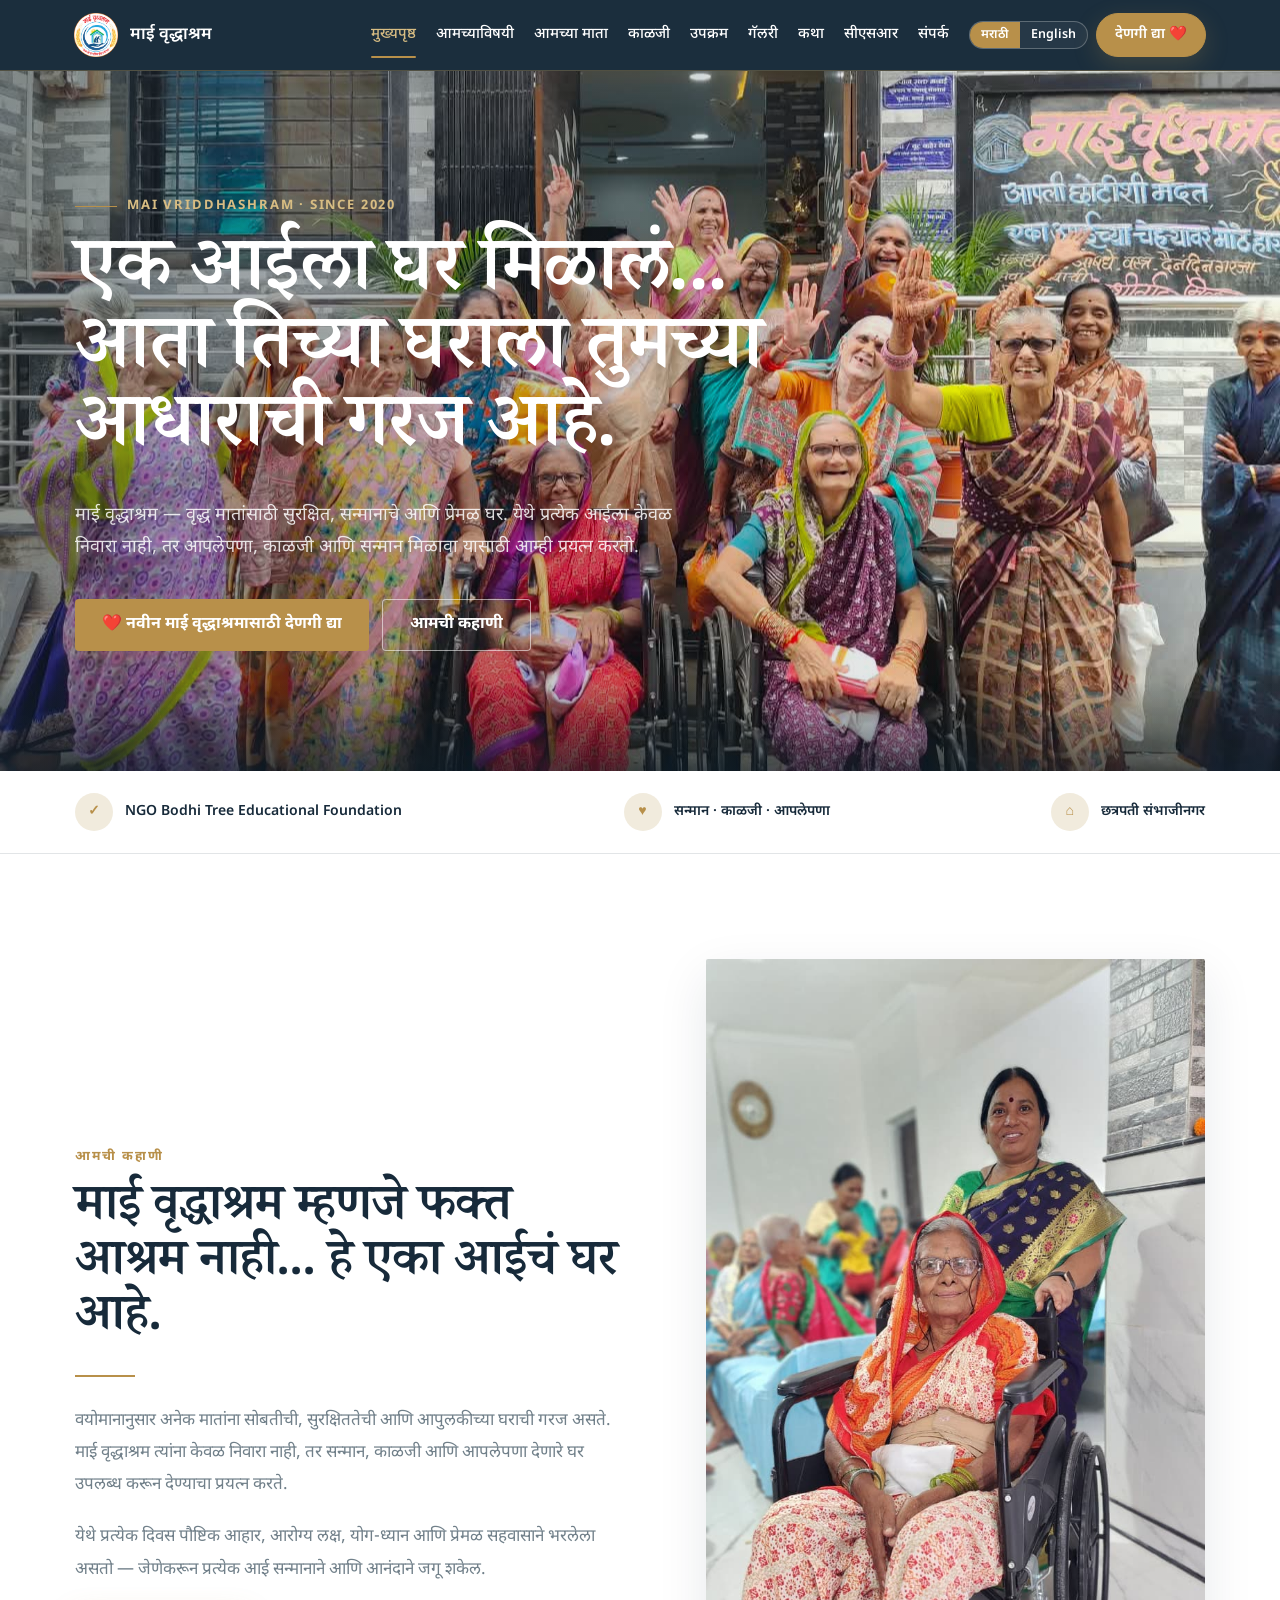
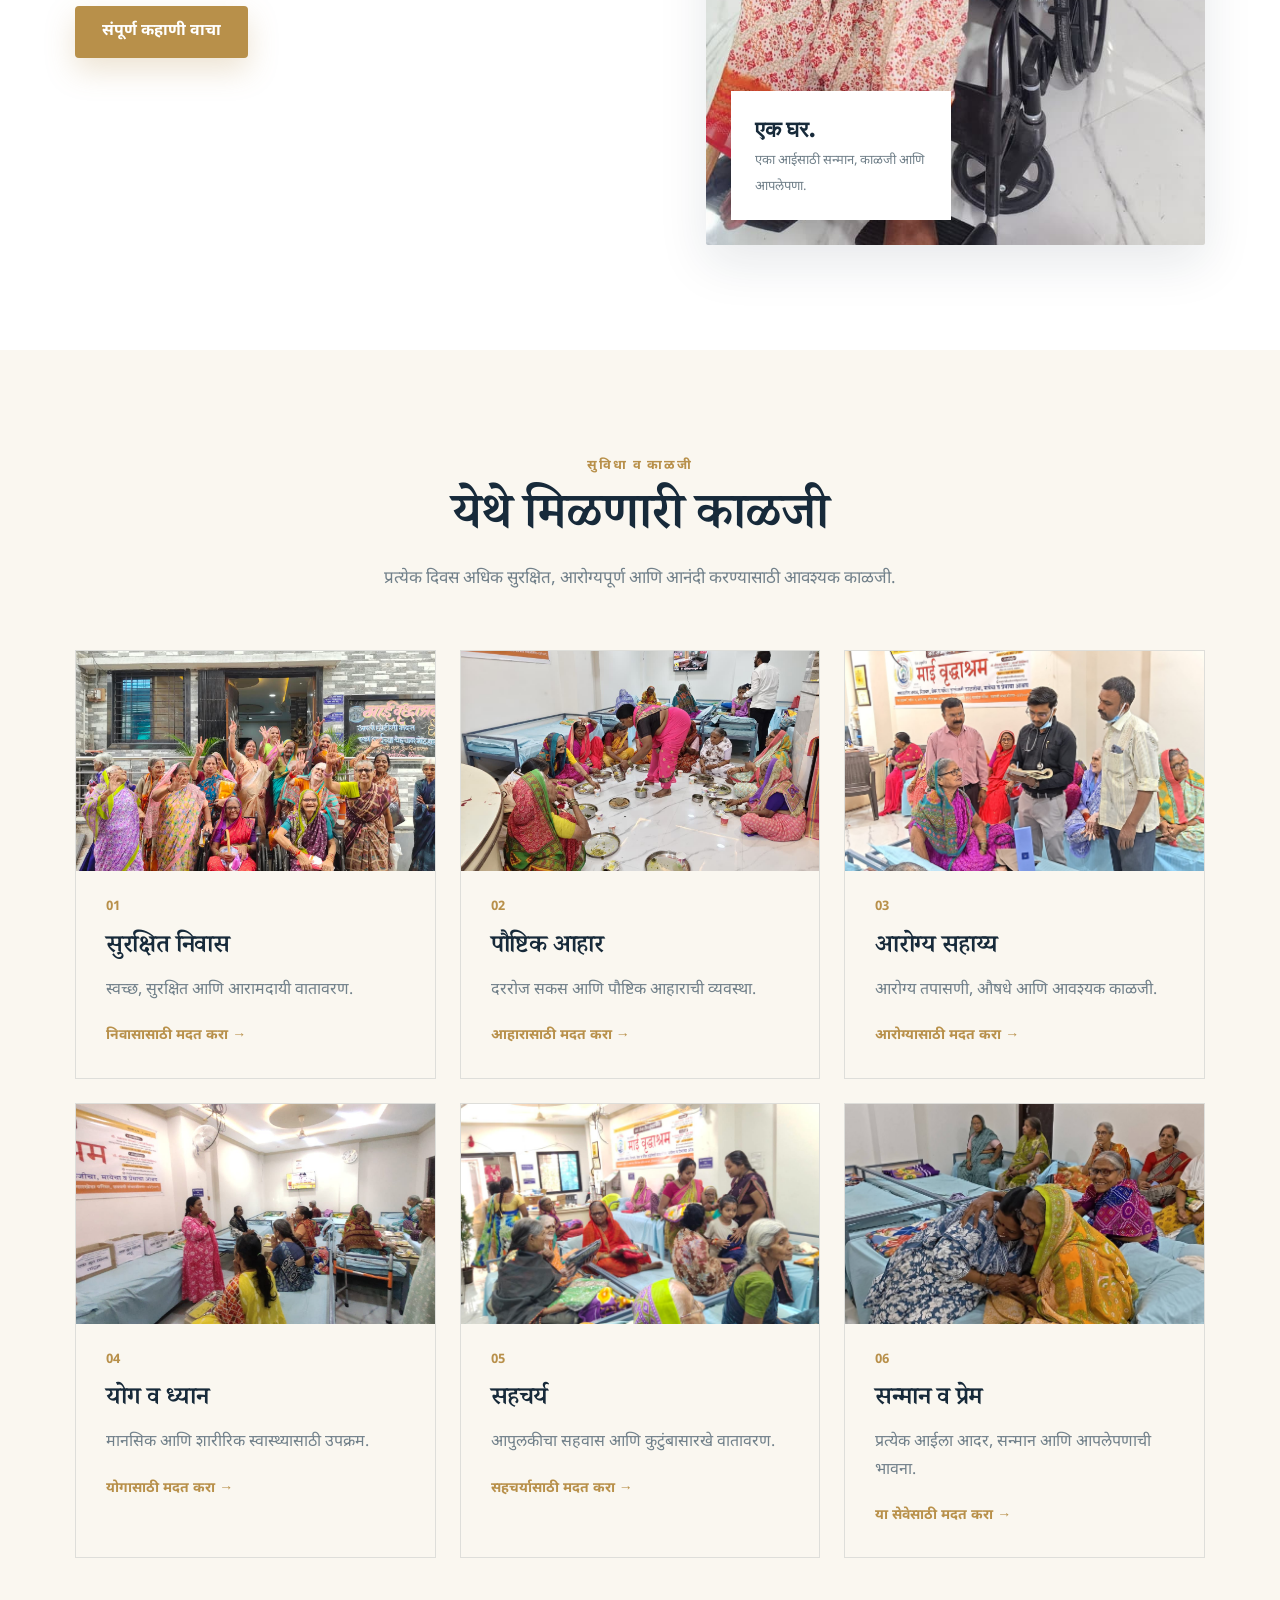
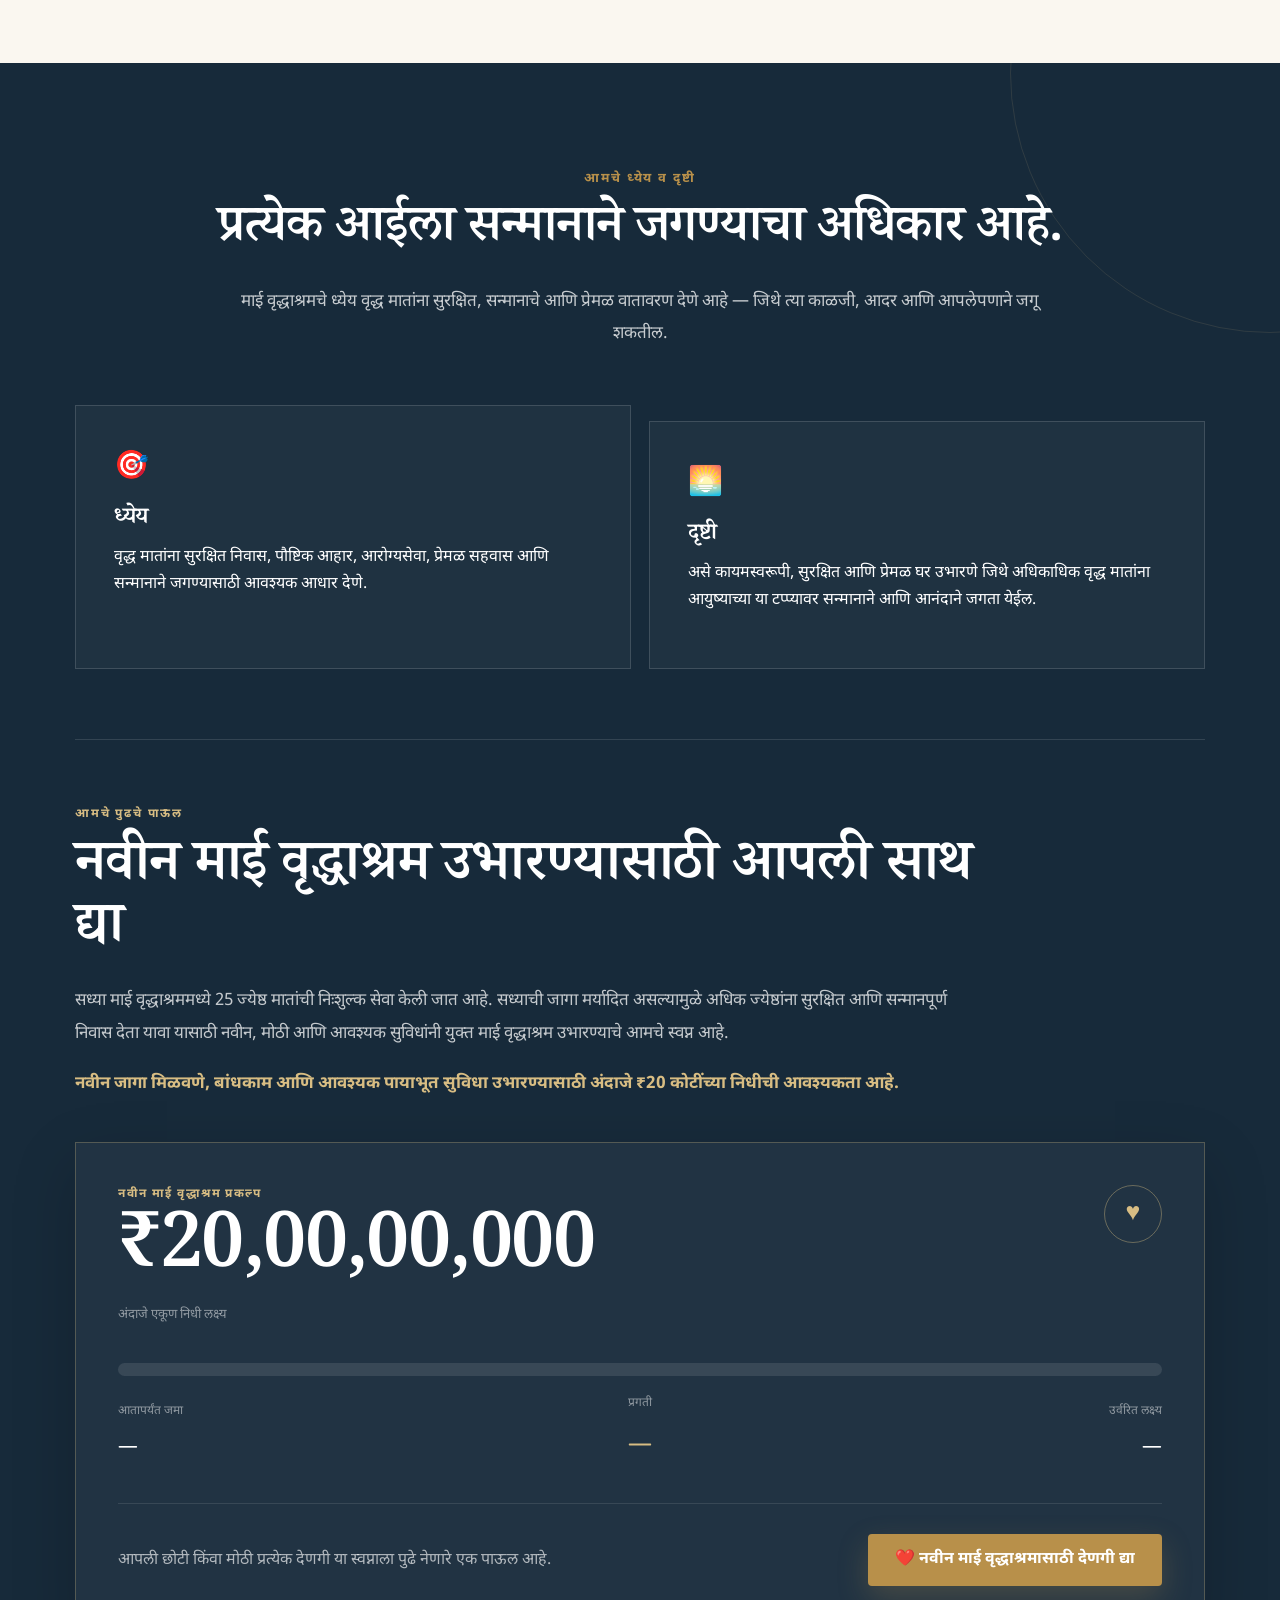
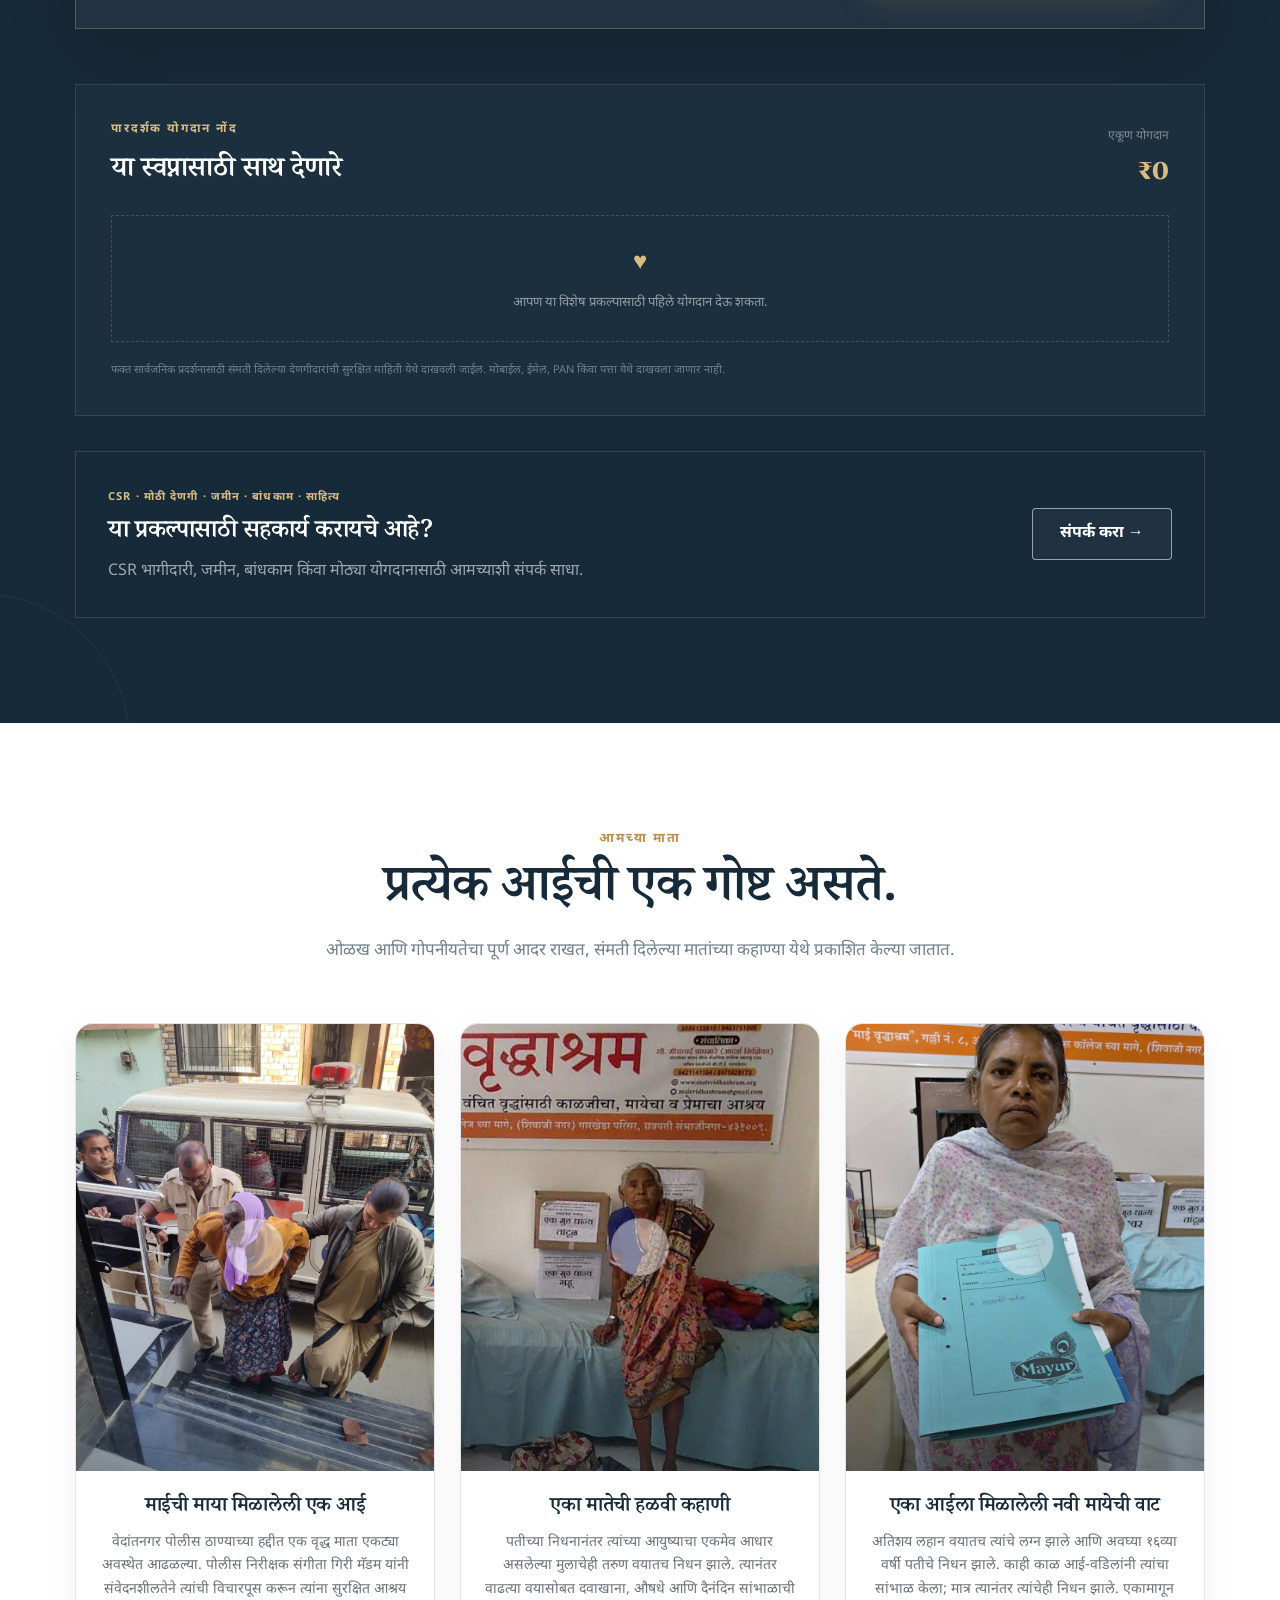
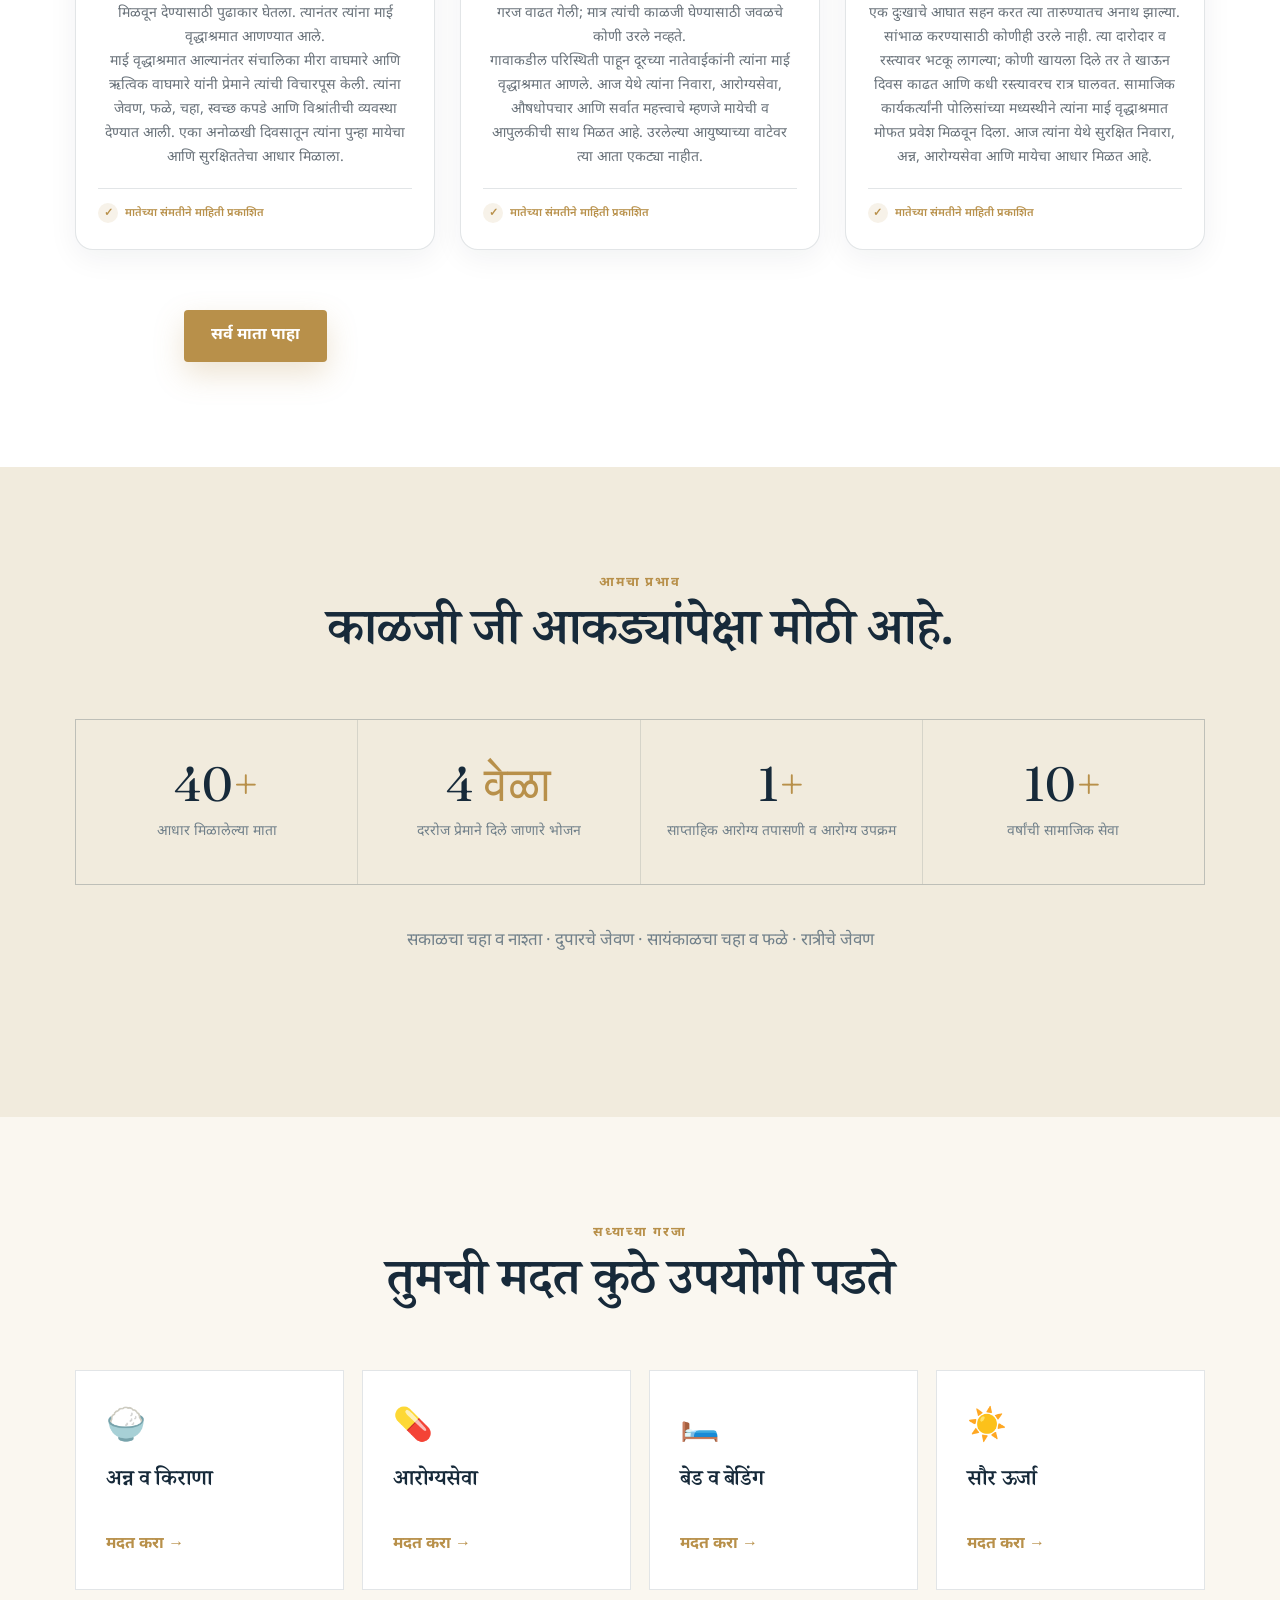
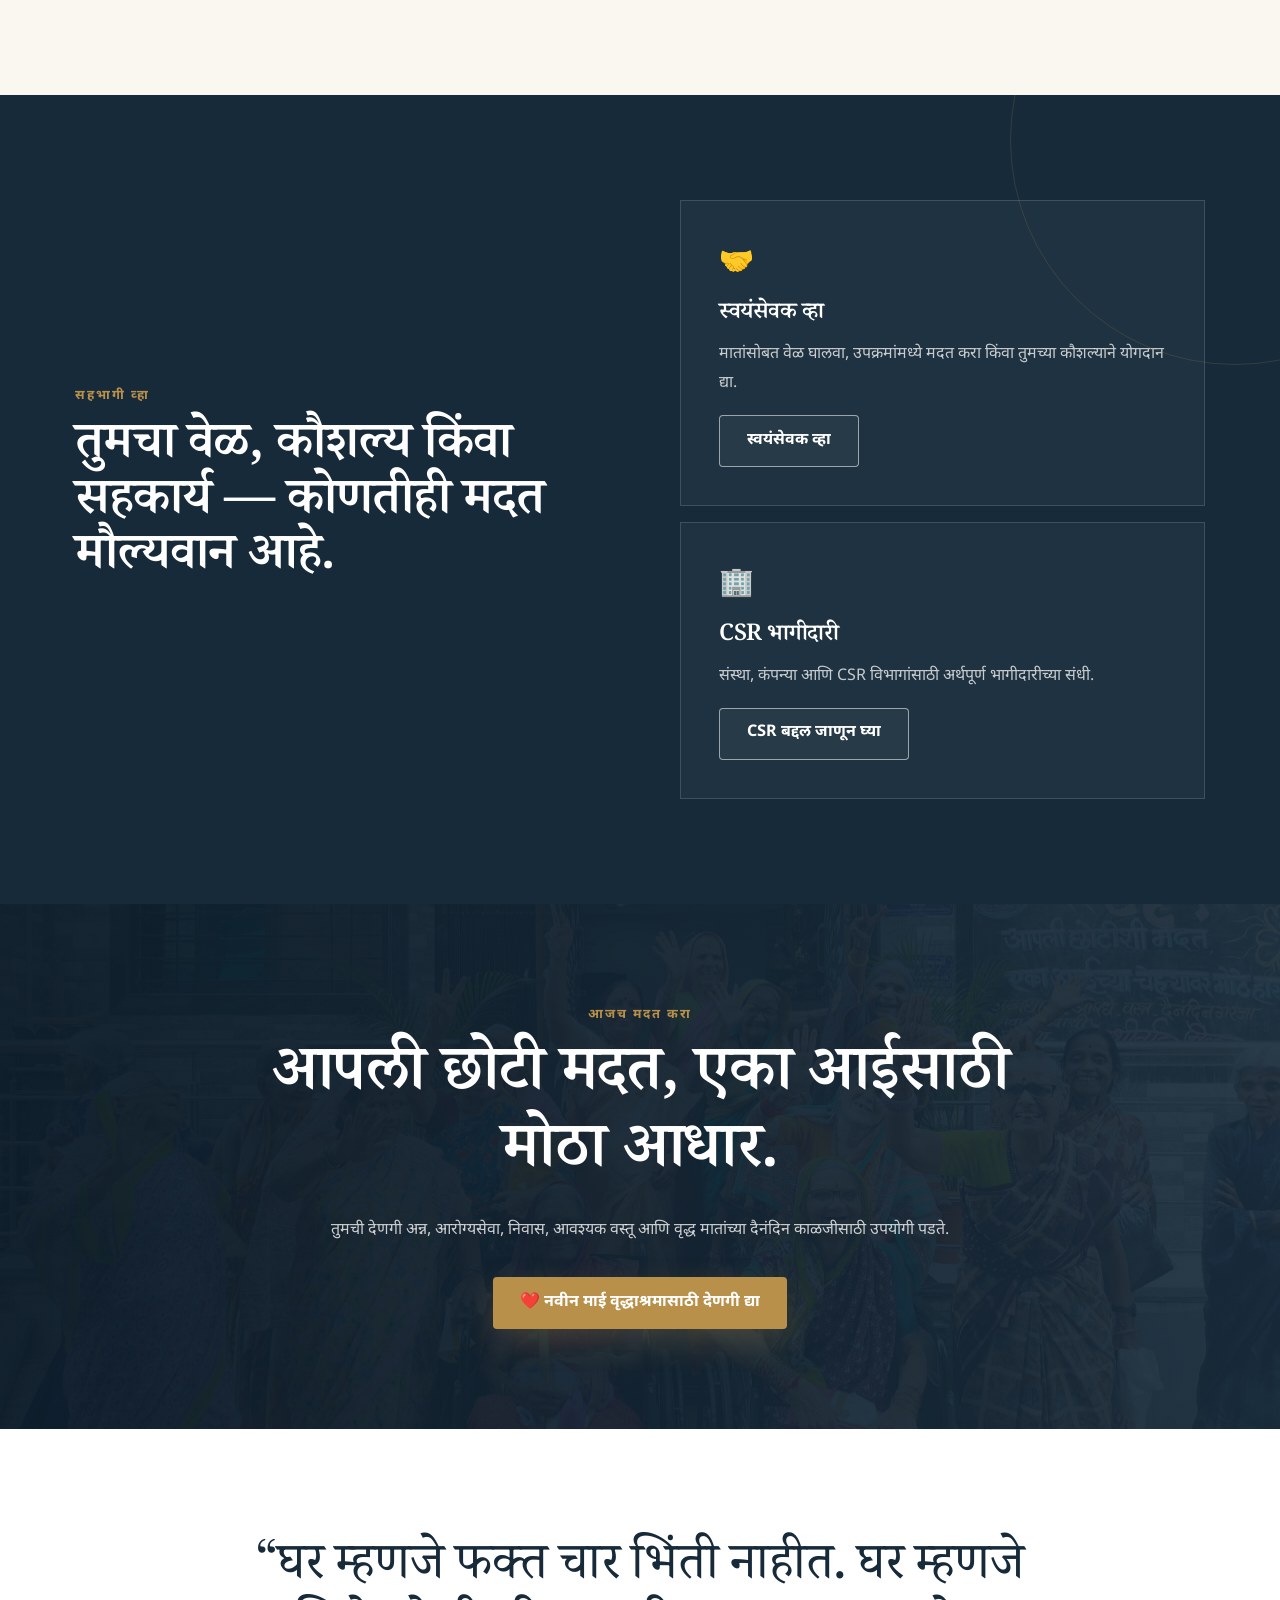
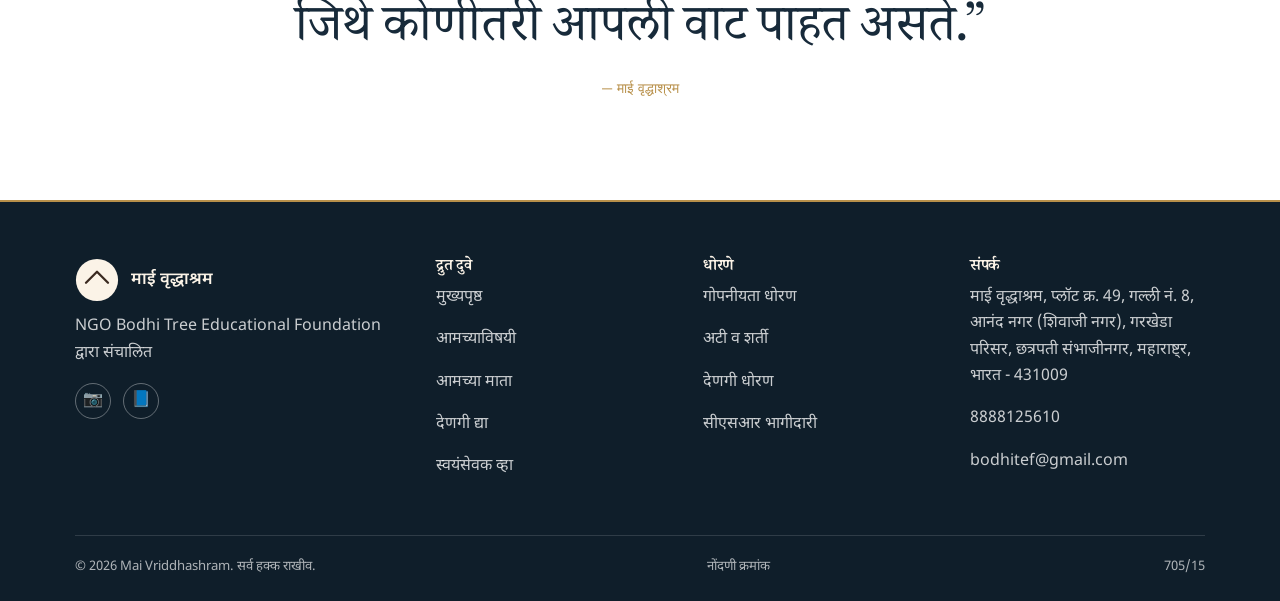
==== commit 03f4cf9f: "Revise impact numbers and add daily care note Updated impact numbers and labels with new values and " ====
--- a/index.html
+++ b/index.html
@@ -2639,10 +2639,12 @@
     <div class="impact-grid">
 
 
+      <!-- 40+ MOTHERS -->
+
       <div class="impact-box reveal">
 
         <div class="impact-number">
-          [XX]<span>+</span>
+          40<span>+</span>
         </div>
 
         <div
@@ -2657,65 +2659,90 @@
       </div>
 
 
+      <!-- DAILY CARE -->
+
       <div class="impact-box reveal">
 
         <div class="impact-number">
-          [XX]<span>+</span>
+          4<span> वेळा</span>
         </div>
 
         <div
           class="impact-label"
-          data-mr="वाढलेले जेवण"
-          data-en="Meals Served">
-
-          वाढलेले जेवण
+          data-mr="दररोज प्रेमाने दिले जाणारे भोजन"
+          data-en="Meals served with care every day">
+
+          दररोज प्रेमाने दिले जाणारे भोजन
 
         </div>
 
       </div>
 
 
+      <!-- HEALTH CARE -->
+
       <div class="impact-box reveal">
 
         <div class="impact-number">
-          [XX]<span>+</span>
+          1<span>+</span>
         </div>
 
         <div
           class="impact-label"
-          data-mr="आरोग्य उपक्रम"
-          data-en="Health Activities">
-
-          आरोग्य उपक्रम
+          data-mr="साप्ताहिक आरोग्य तपासणी व आरोग्य उपक्रम"
+          data-en="Weekly health check-ups and health initiatives">
+
+          साप्ताहिक आरोग्य तपासणी व आरोग्य उपक्रम
 
         </div>
 
       </div>
 
 
+      <!-- YEARS OF SERVICE -->
+
       <div class="impact-box reveal">
 
         <div class="impact-number">
-          [XX]<span>+</span>
+          10<span>+</span>
         </div>
 
         <div
           class="impact-label"
-          data-mr="सेवेची वर्षे"
-          data-en="Years of Service">
-
-          सेवेची वर्षे
+          data-mr="वर्षांची सामाजिक सेवा"
+          data-en="Years of Social Service">
+
+          वर्षांची सामाजिक सेवा
 
         </div>
 
       </div>
 
+
     </div>
 
+
+    <!-- DAILY CARE NOTE -->
+
+    <div
+      class="center-heading reveal"
+      style="margin-top:40px;">
+
+      <p
+        class="premium-copy"
+        data-mr="सकाळचा चहा व नाश्ता · दुपारचे जेवण · सायंकाळचा चहा व फळे · रात्रीचे जेवण"
+        data-en="Morning tea & breakfast · Lunch · Evening tea & fruits · Dinner">
+
+        सकाळचा चहा व नाश्ता · दुपारचे जेवण · सायंकाळचा चहा व फळे · रात्रीचे जेवण
+
+      </p>
+
+    </div>
+
+
   </div>
 
 </section>
-
 
 <!-- =====================================================
      CURRENT NEEDS
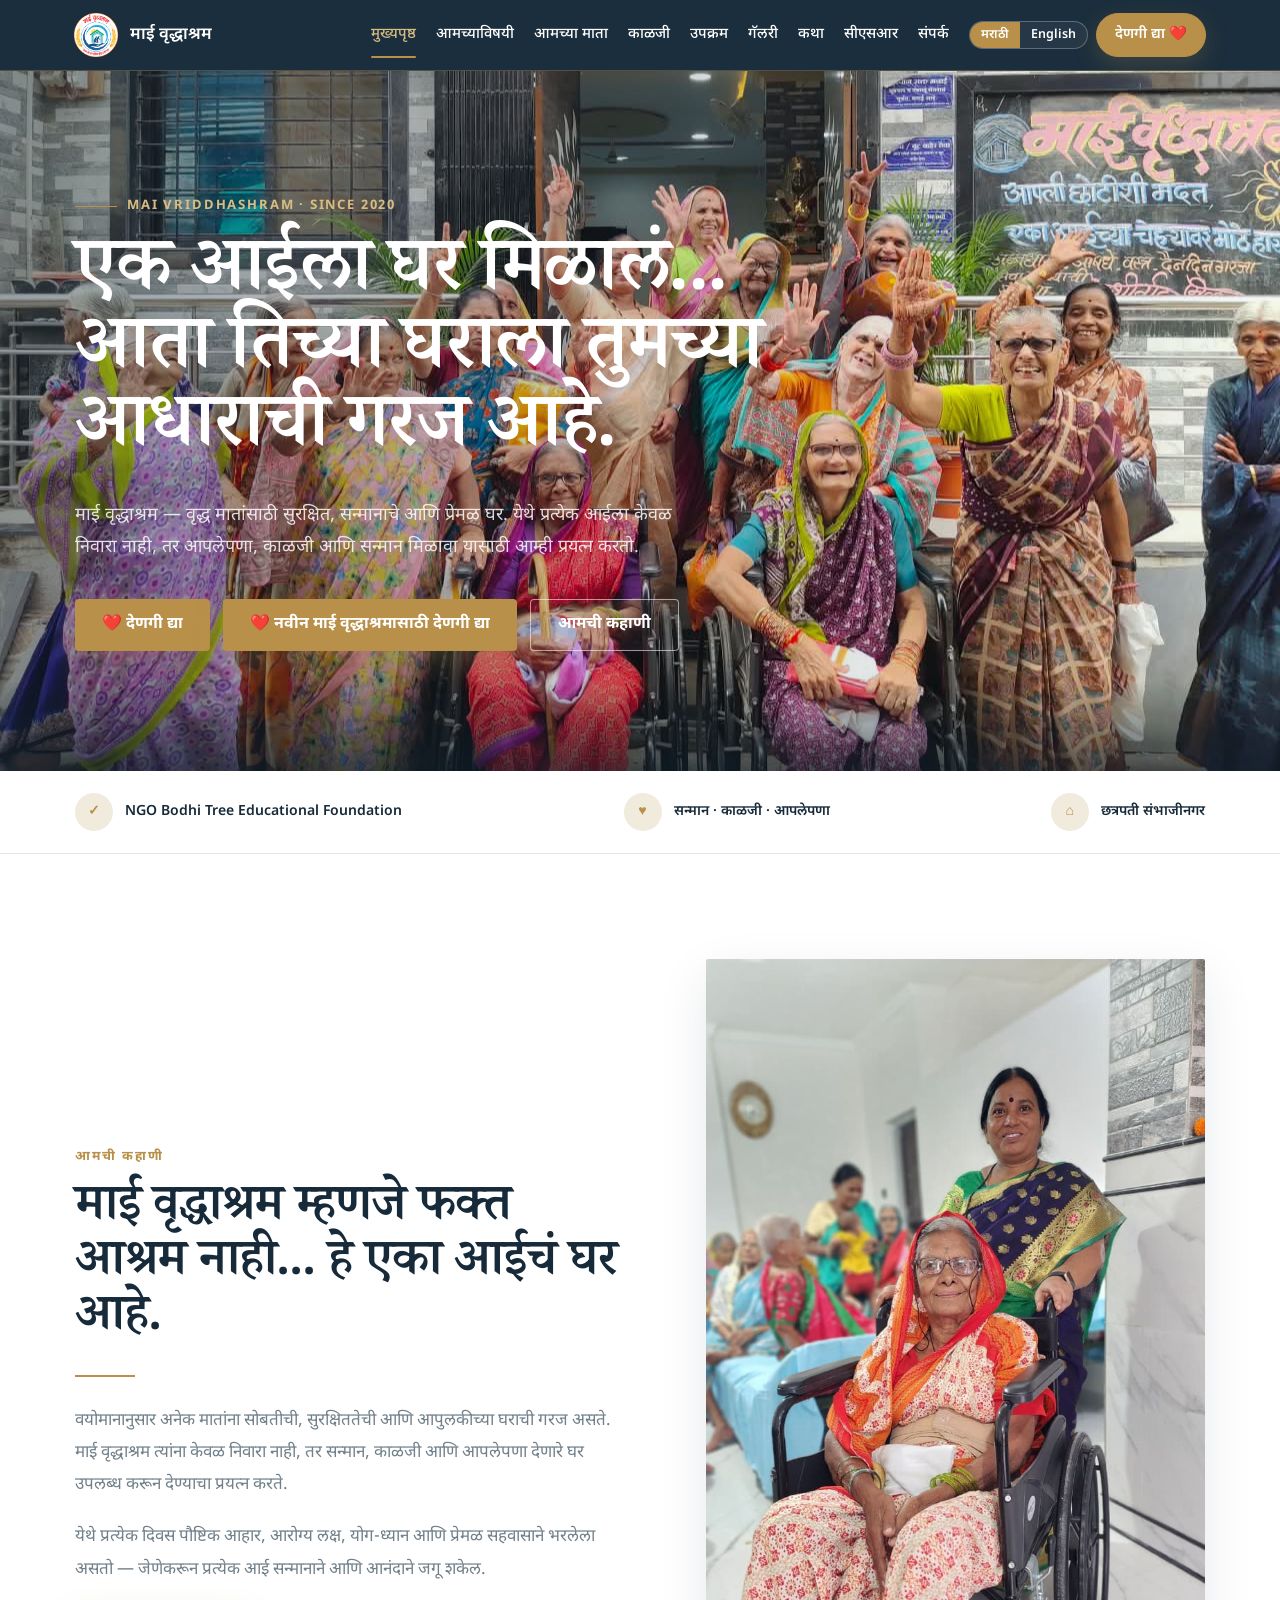
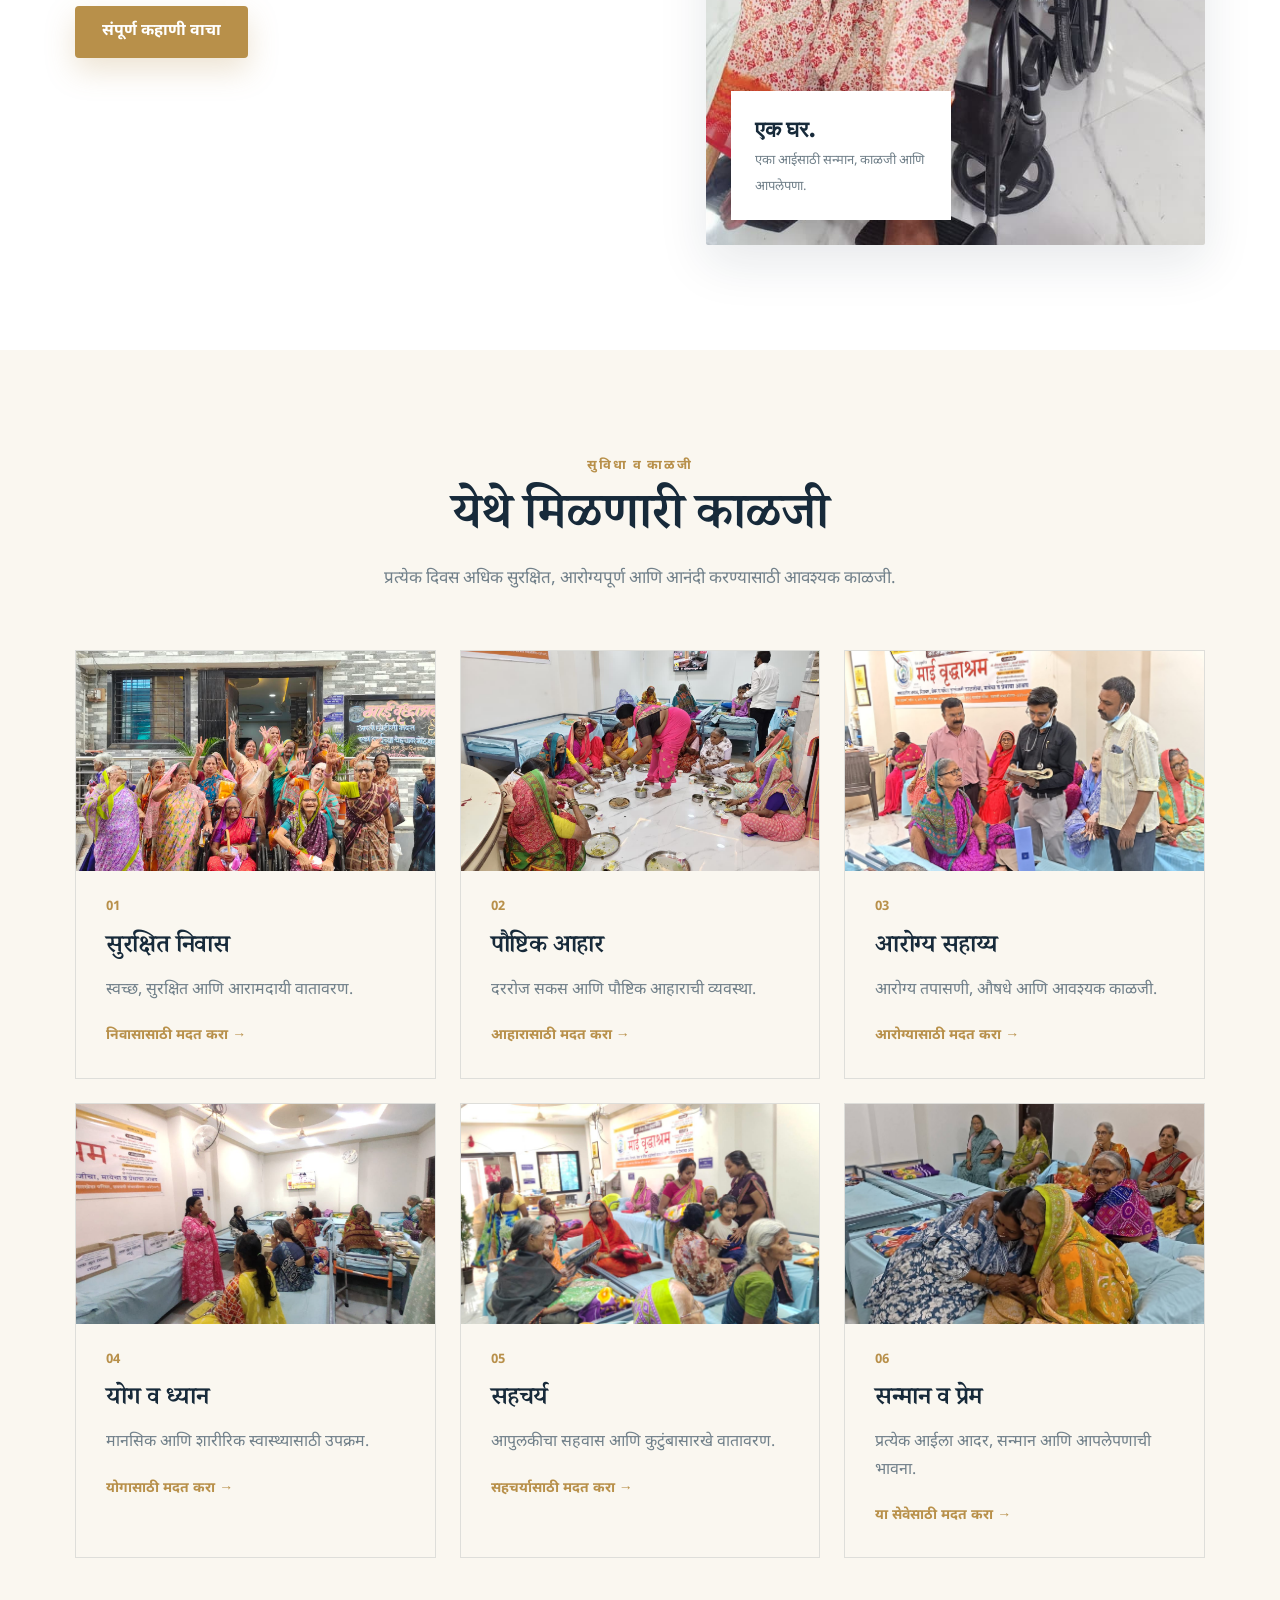
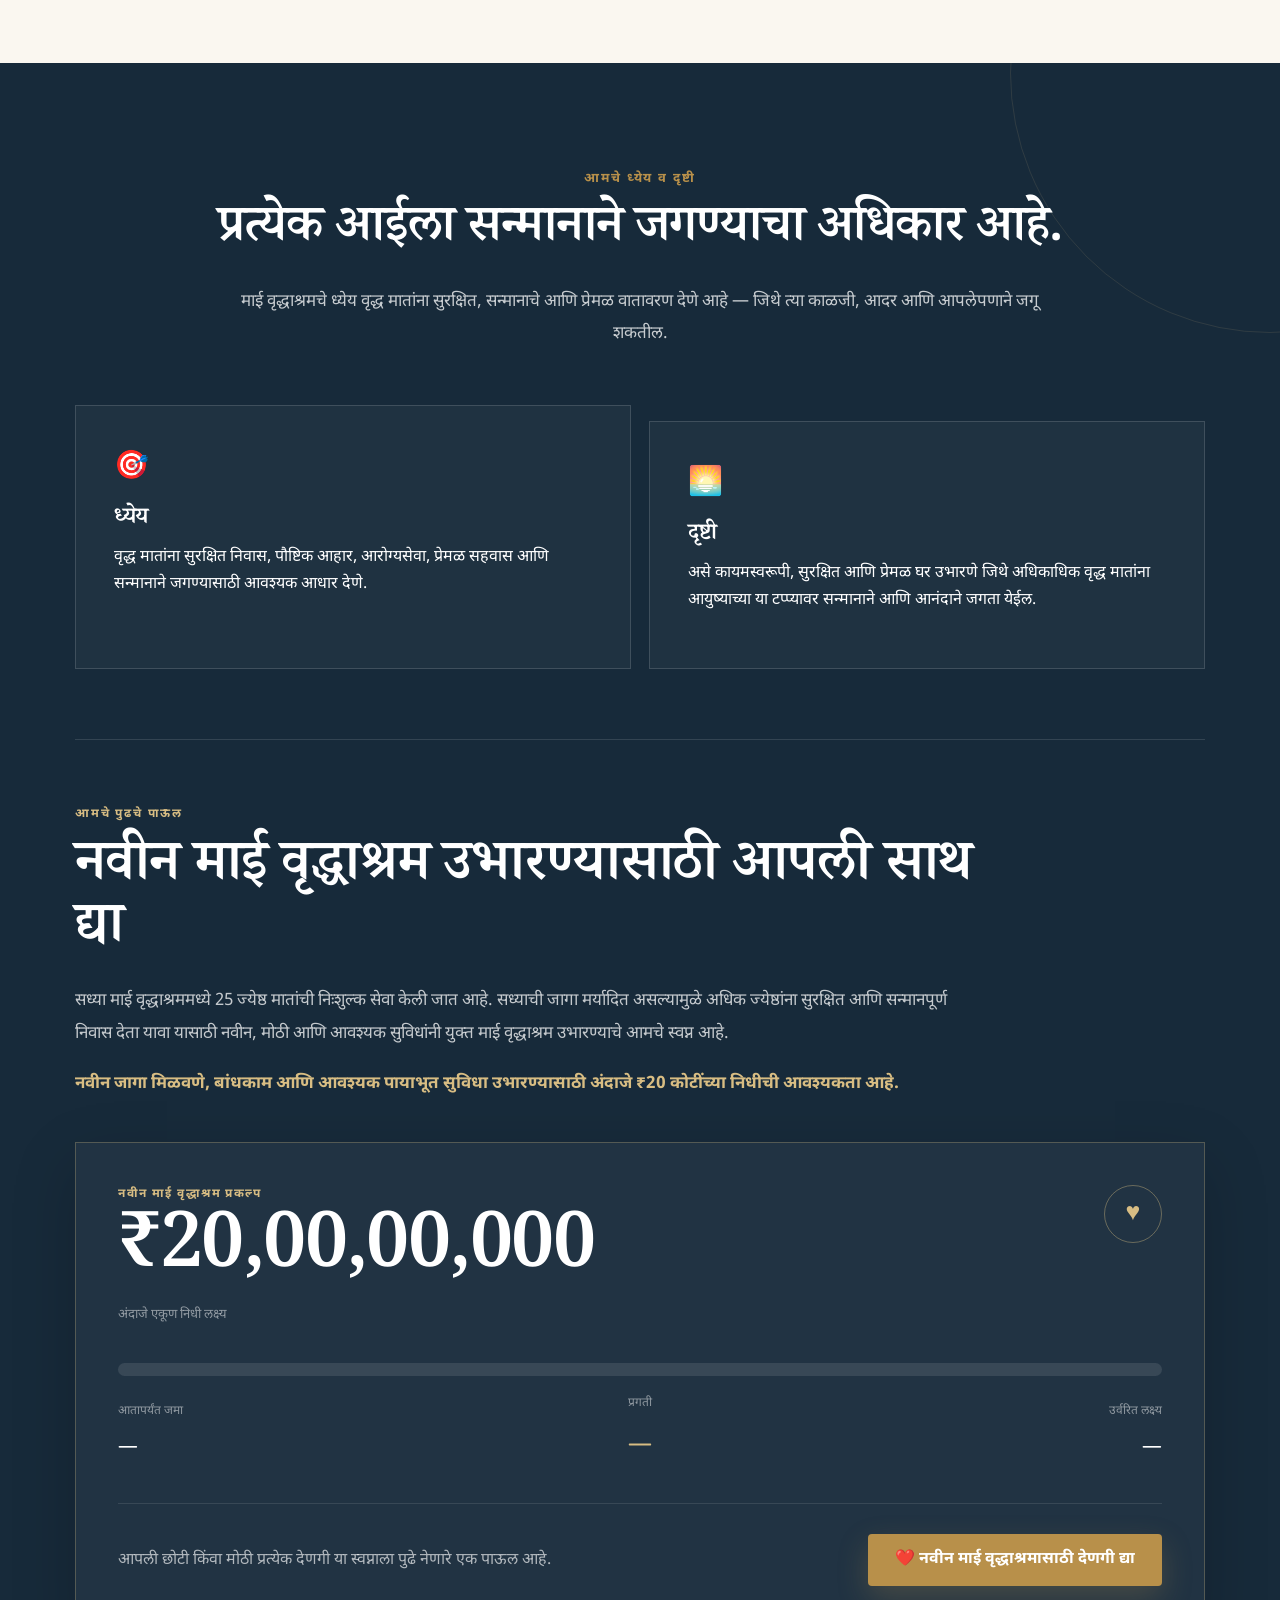
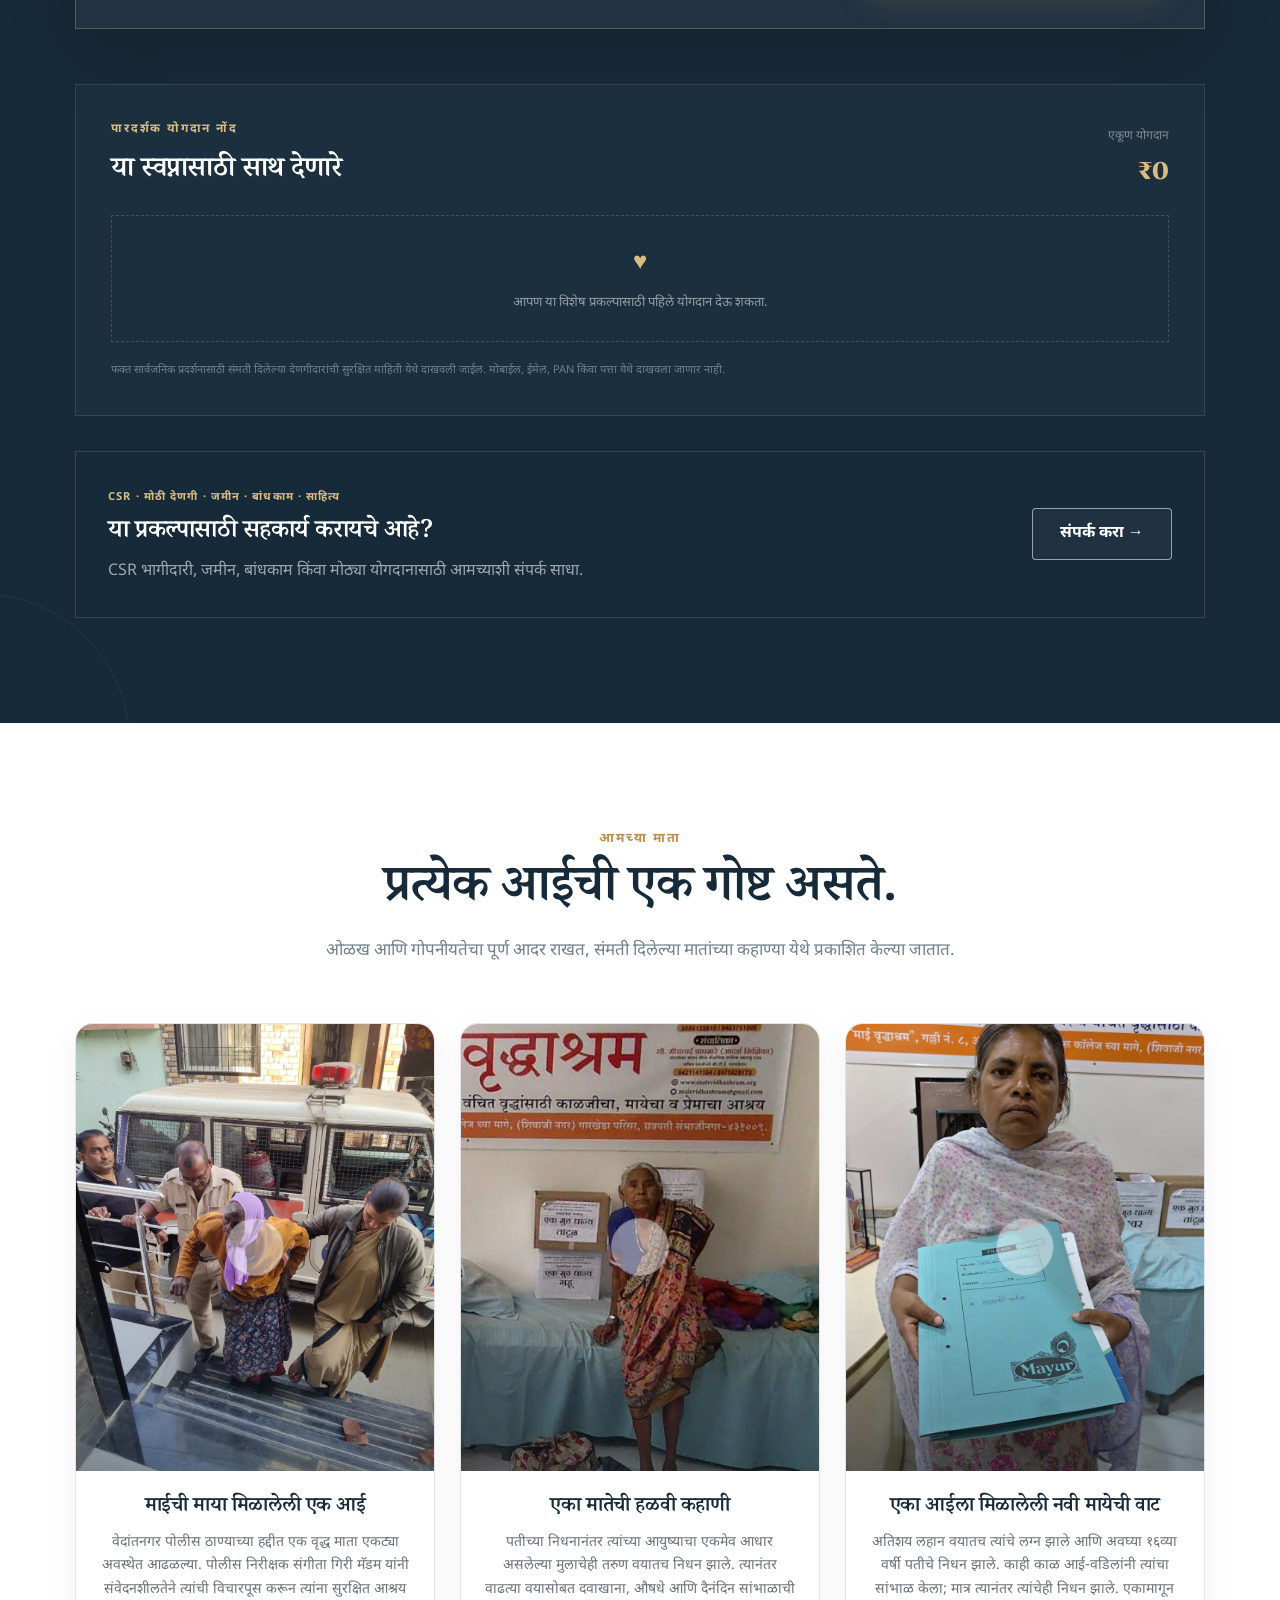
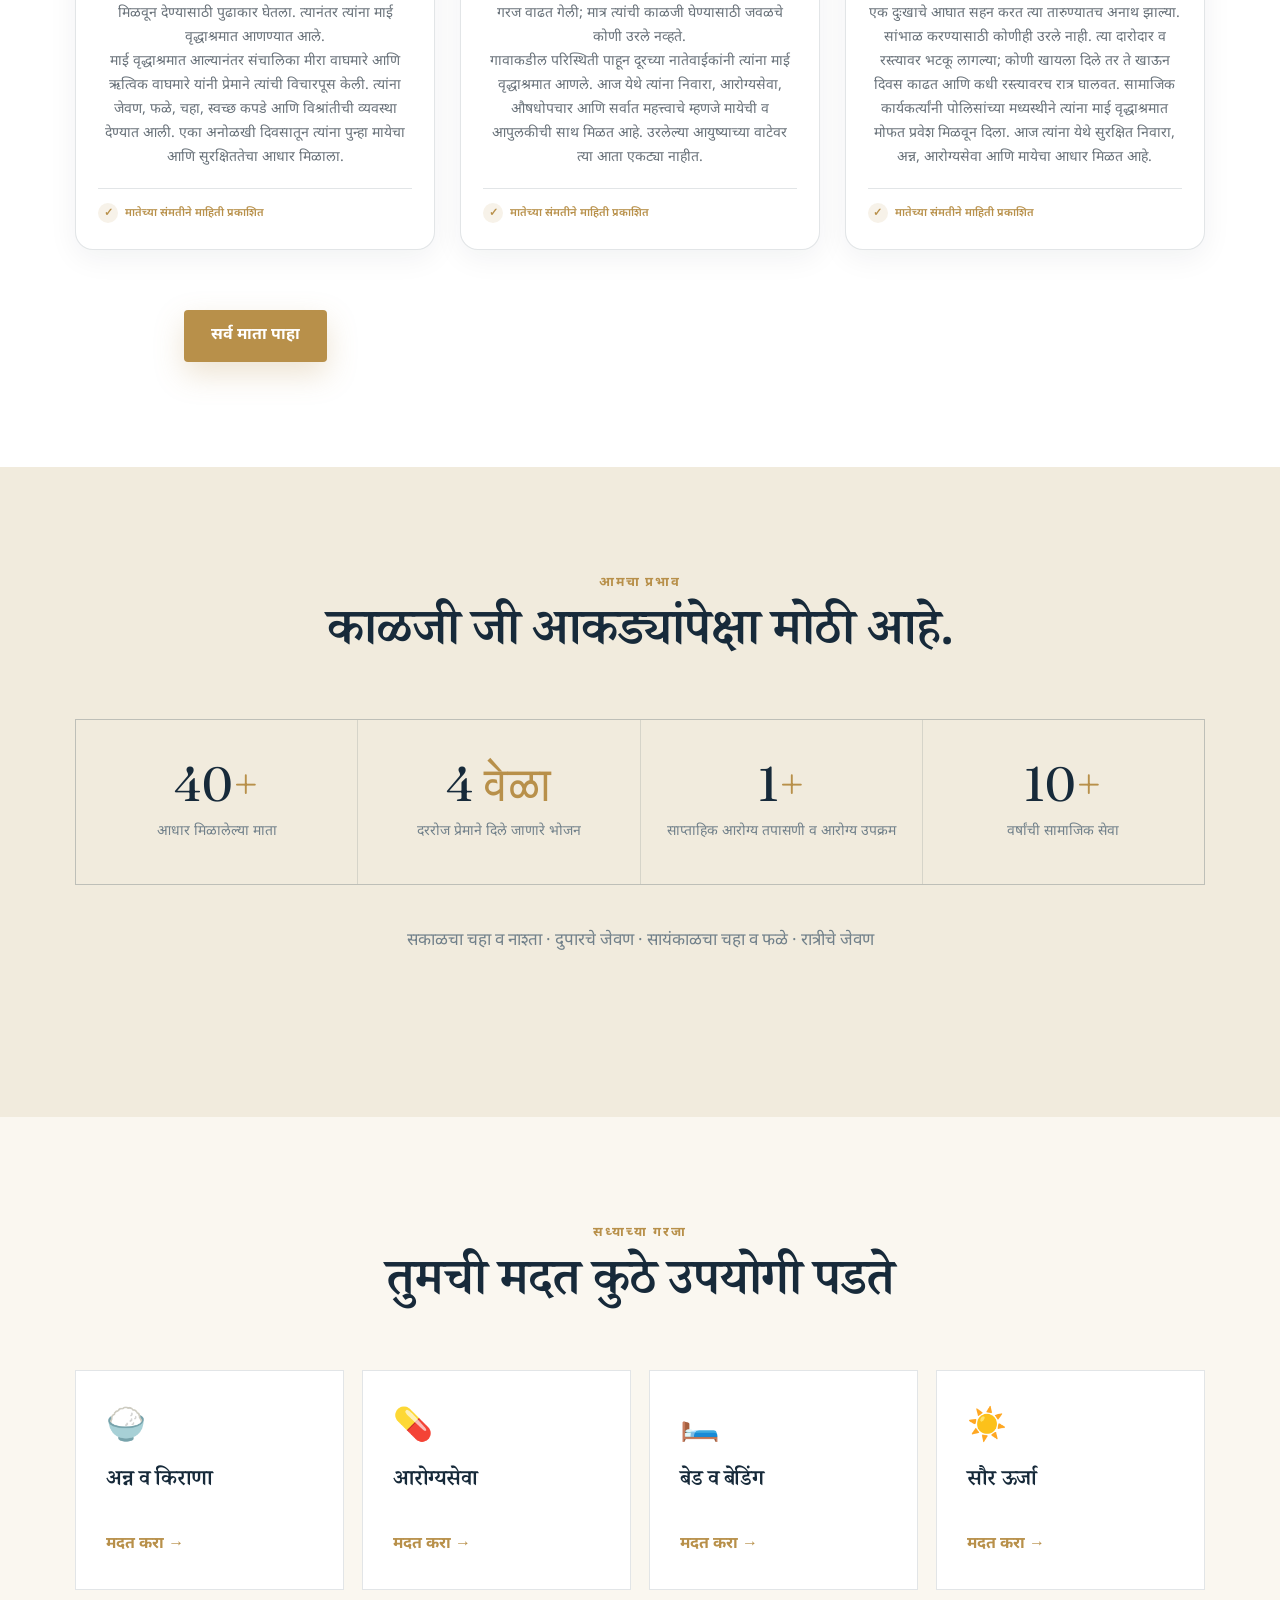
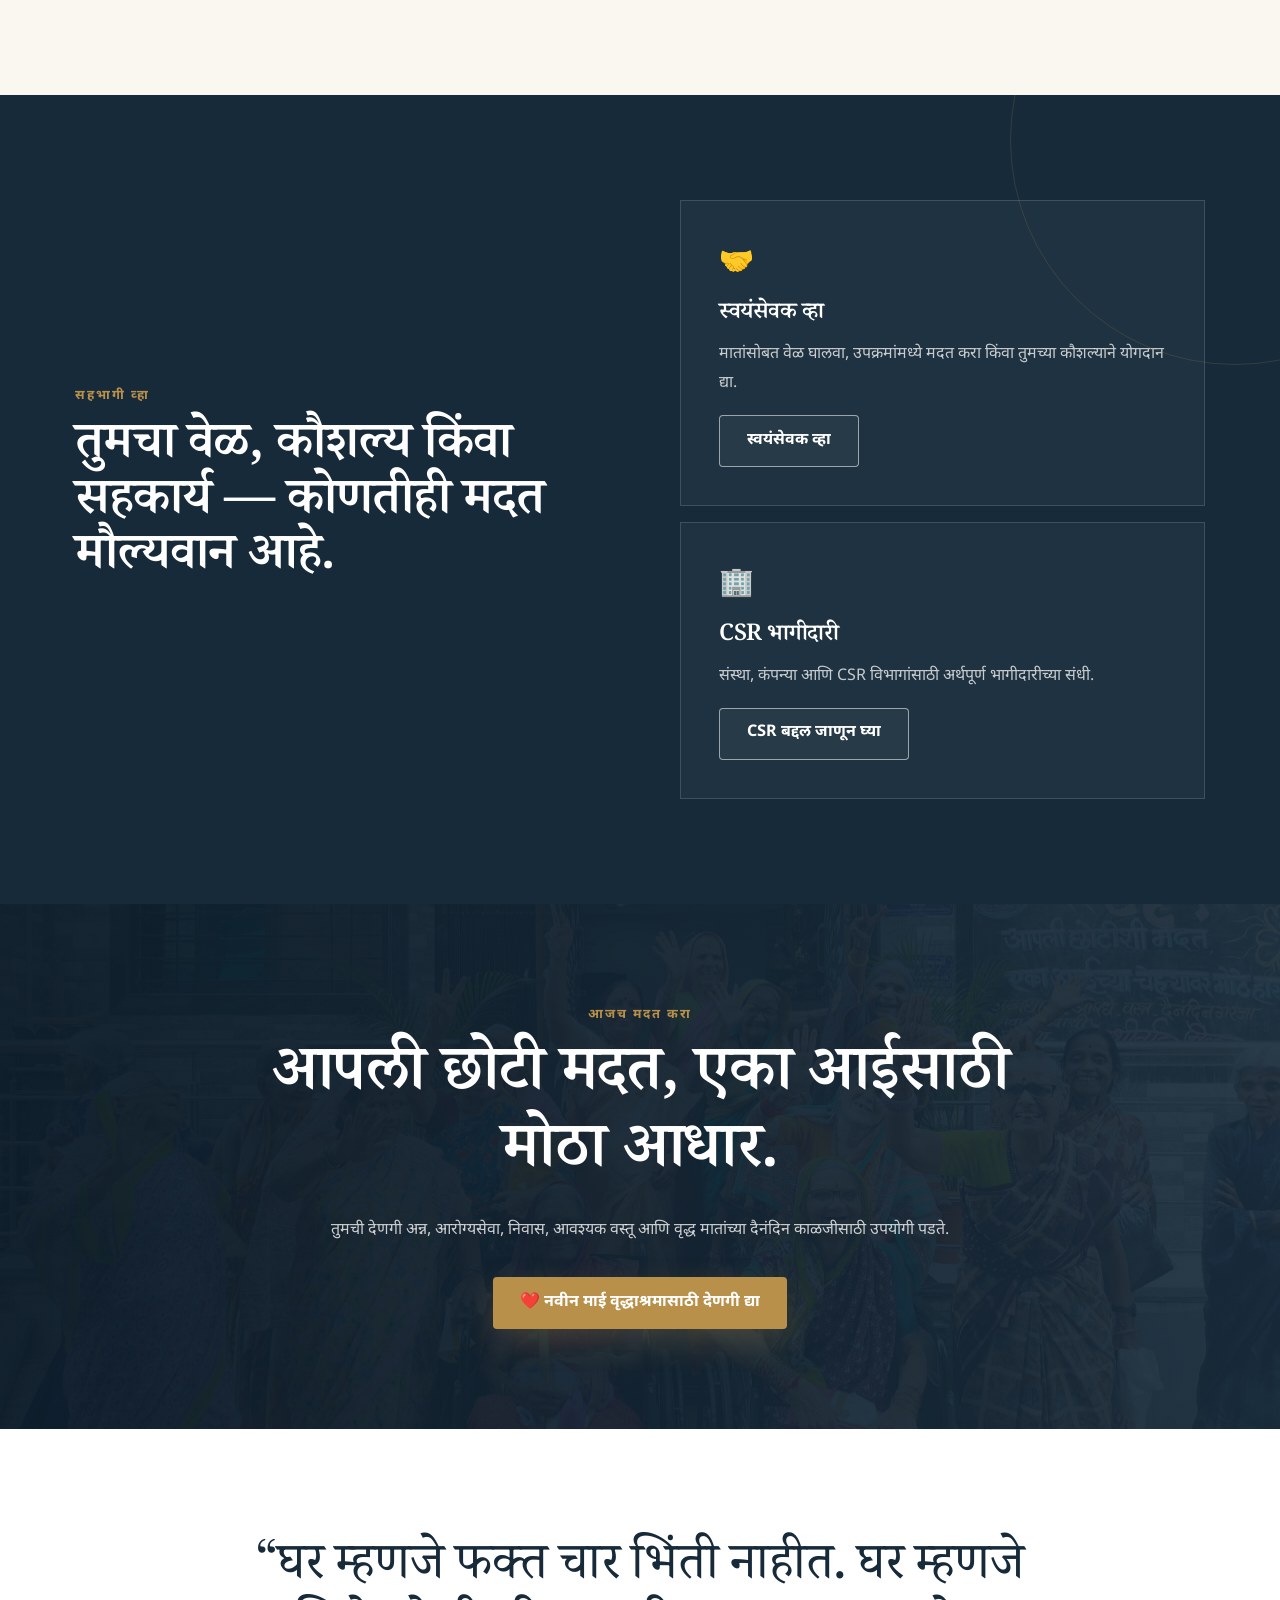
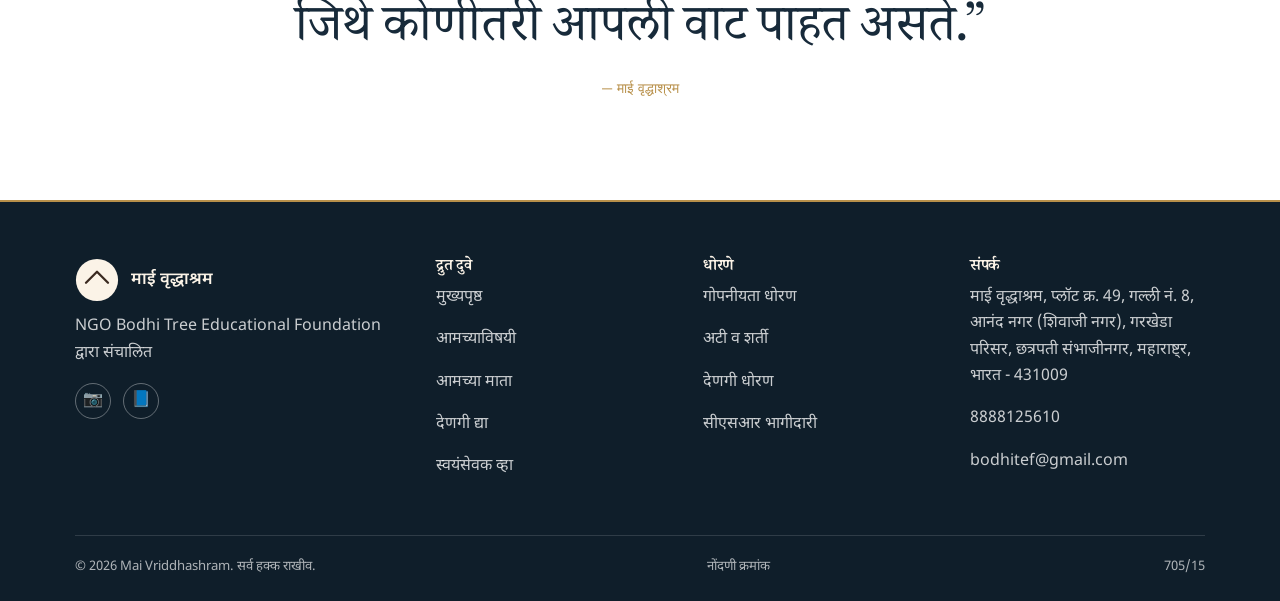
==== commit d6ee5727: "Revise donation buttons and add new project link Updated donation buttons and links for clarity and " ====
--- a/index.html
+++ b/index.html
@@ -1443,30 +1443,44 @@
       </p>
 
 
-      <div class="premium-buttons">
-
-        <a
-          href="donate.html?purpose=new-mai-vriddhashram"
-          class="premium-btn premium-btn-gold"
-          data-mr="❤️ नवीन माई वृद्धाश्रमासाठी देणगी द्या"
-          data-en="❤️ Donate for New Mai Vriddhashram">
-
-          ❤️ नवीन माई वृद्धाश्रमासाठी देणगी द्या
-
-        </a>
-
-
-        <a
-          href="about.html"
-          class="premium-btn premium-btn-light"
-          data-mr="आमची कहाणी"
-          data-en="Our Story">
-
-          आमची कहाणी
-
-        </a>
-
-      </div>
+    <div class="premium-buttons">
+
+  <!-- GENERAL DONATION -->
+  <a
+    href="donate.html"
+    class="premium-btn premium-btn-gold"
+    data-mr="❤️ देणगी द्या"
+    data-en="❤️ Donate">
+
+    ❤️ देणगी द्या
+
+  </a>
+
+
+  <!-- NEW MAI VRIDDHASHRAM PROJECT -->
+  <a
+    href="donate.html?purpose=new-mai-vriddhashram"
+    class="premium-btn premium-btn-gold"
+    data-mr="❤️ नवीन माई वृद्धाश्रमासाठी देणगी द्या"
+    data-en="❤️ Donate for New Mai Vriddhashram">
+
+    ❤️ नवीन माई वृद्धाश्रमासाठी देणगी द्या
+
+  </a>
+
+
+  <!-- OUR STORY -->
+  <a
+    href="about.html"
+    class="premium-btn premium-btn-light"
+    data-mr="आमची कहाणी"
+    data-en="Our Story">
+
+    आमची कहाणी
+
+  </a>
+
+</div>
 
     </div>
 
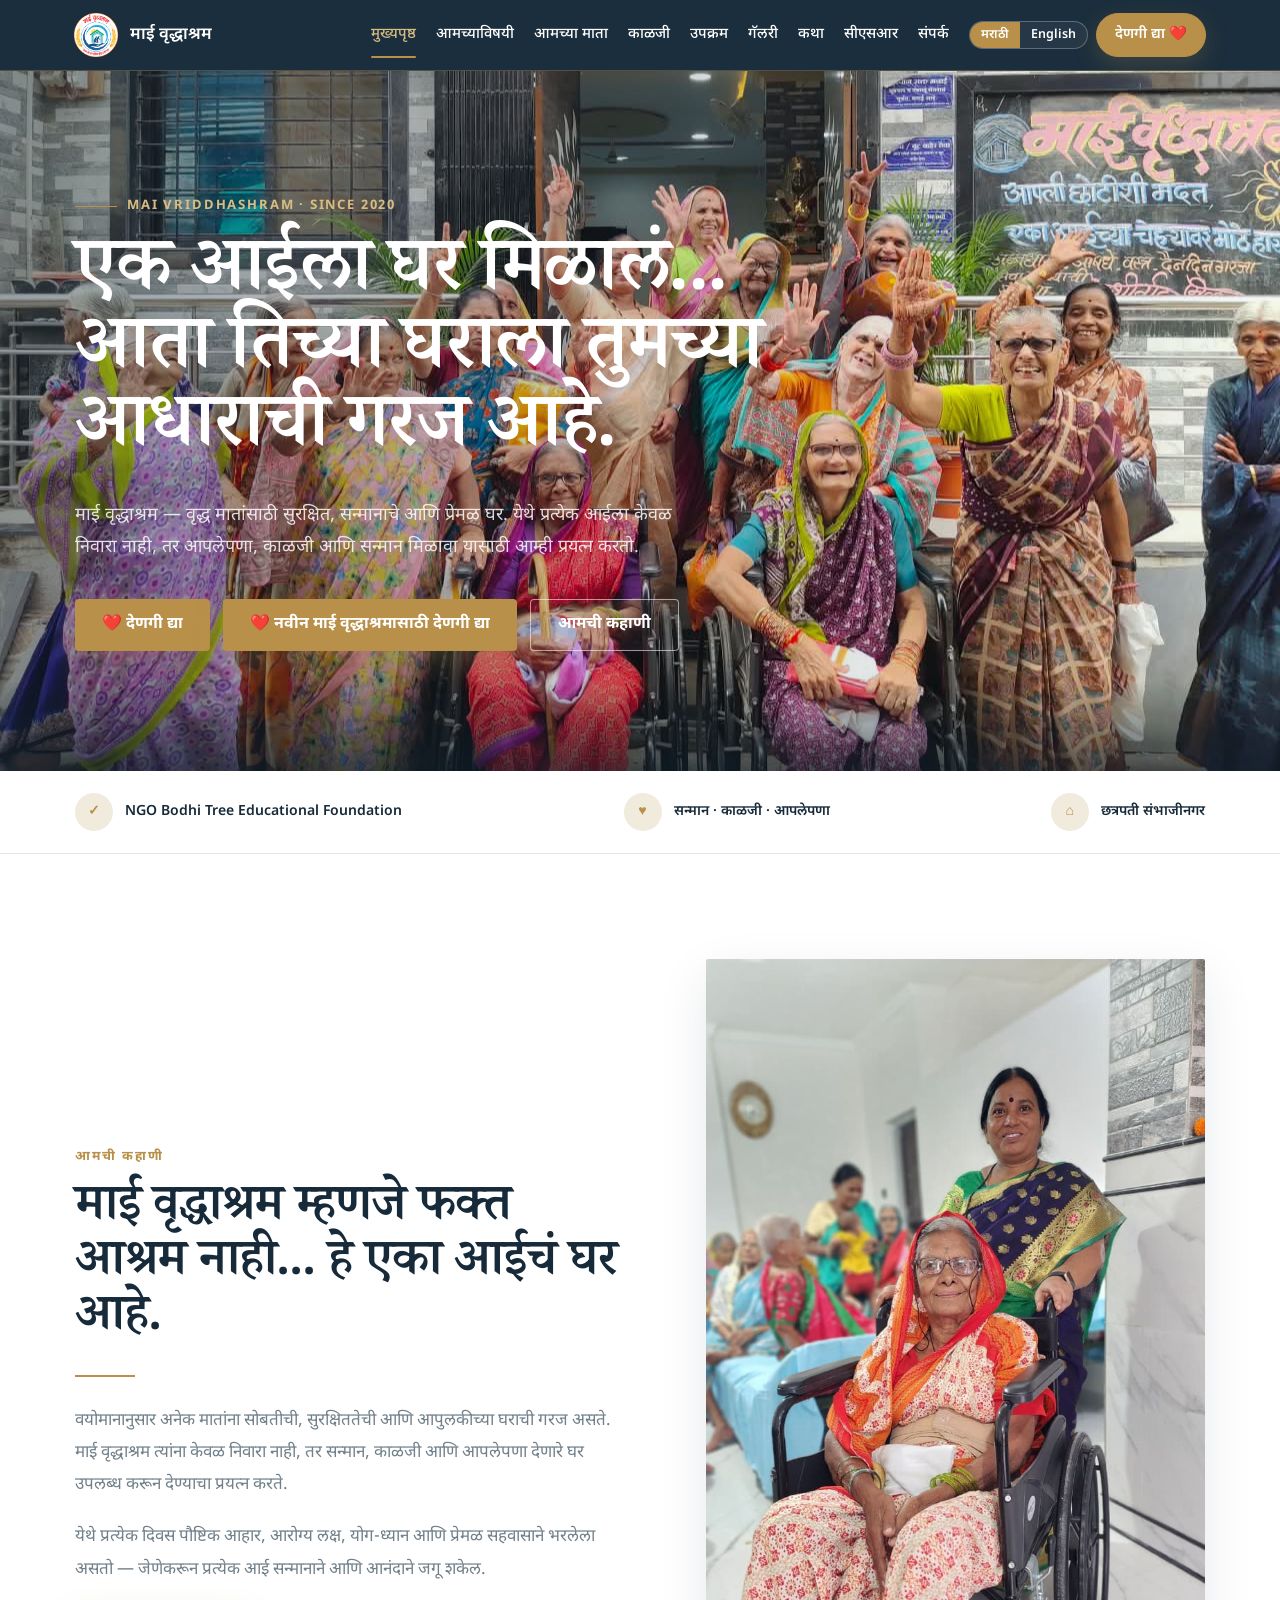
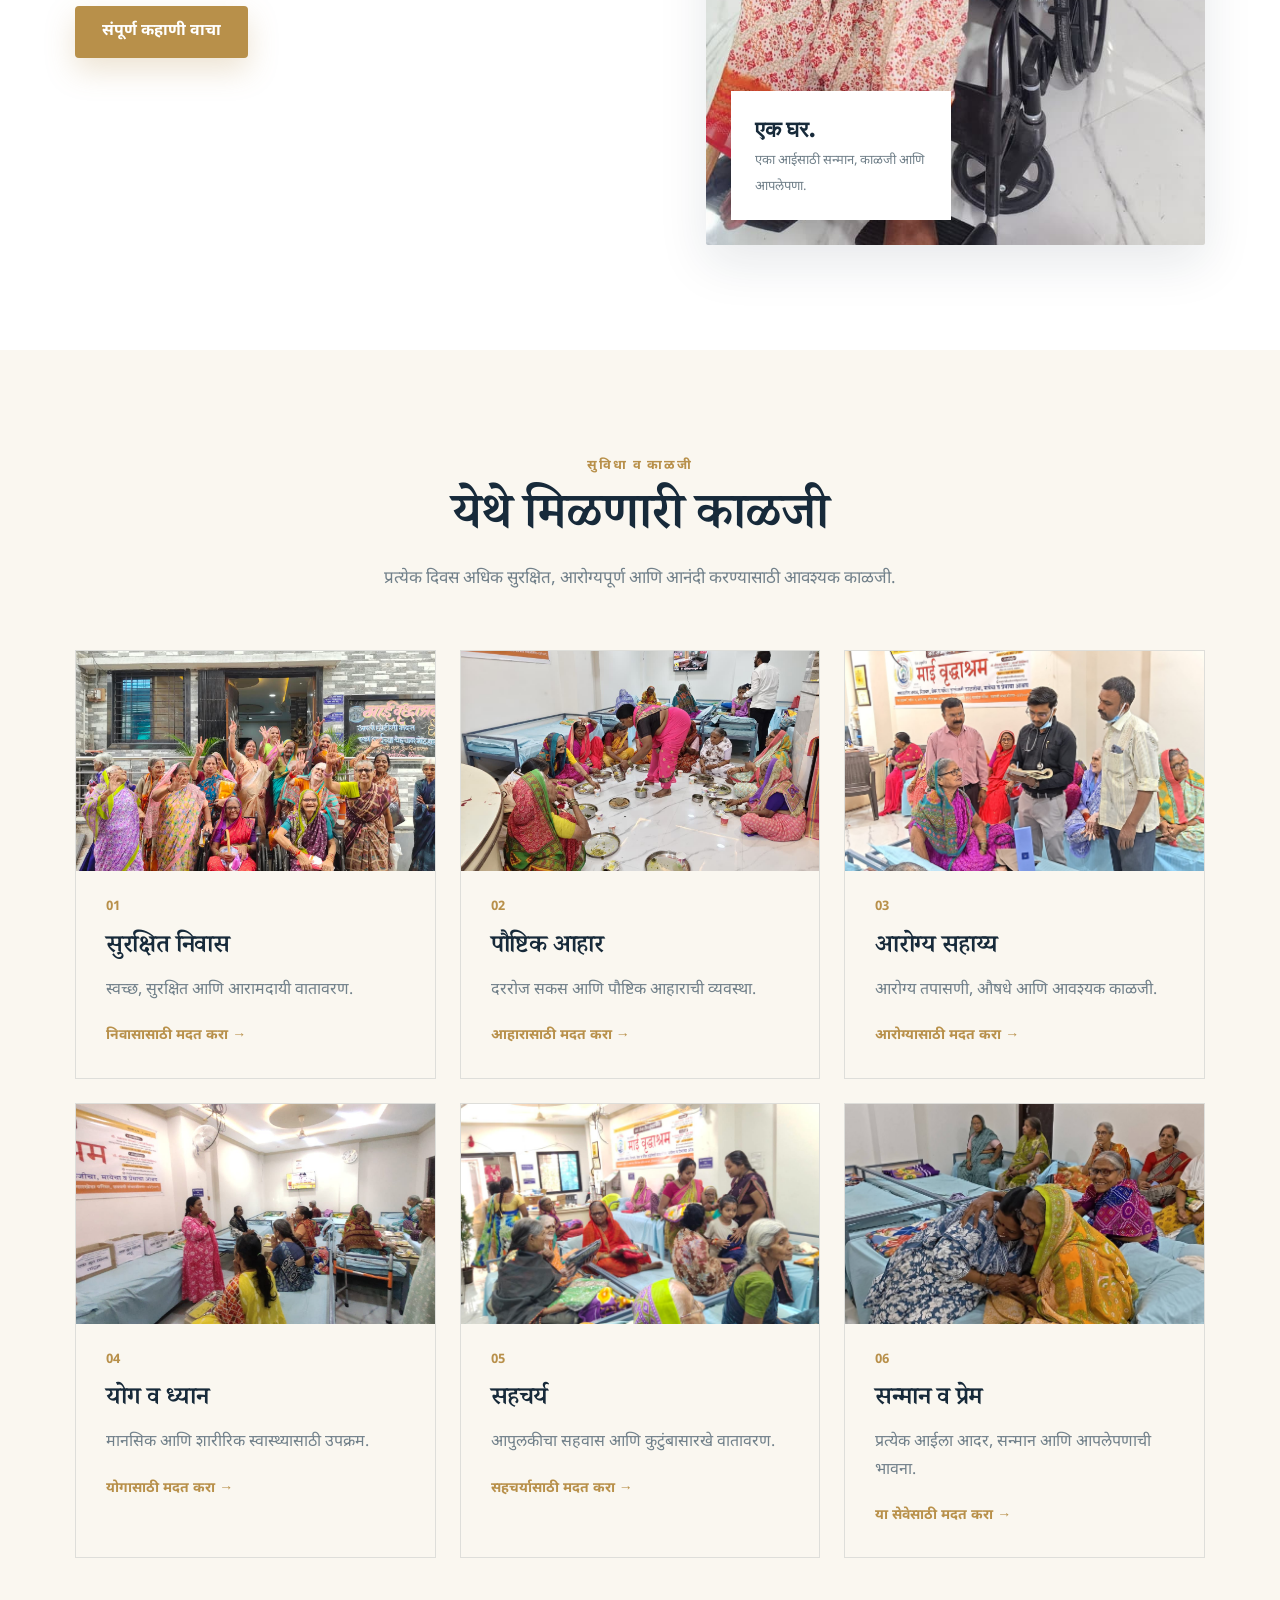
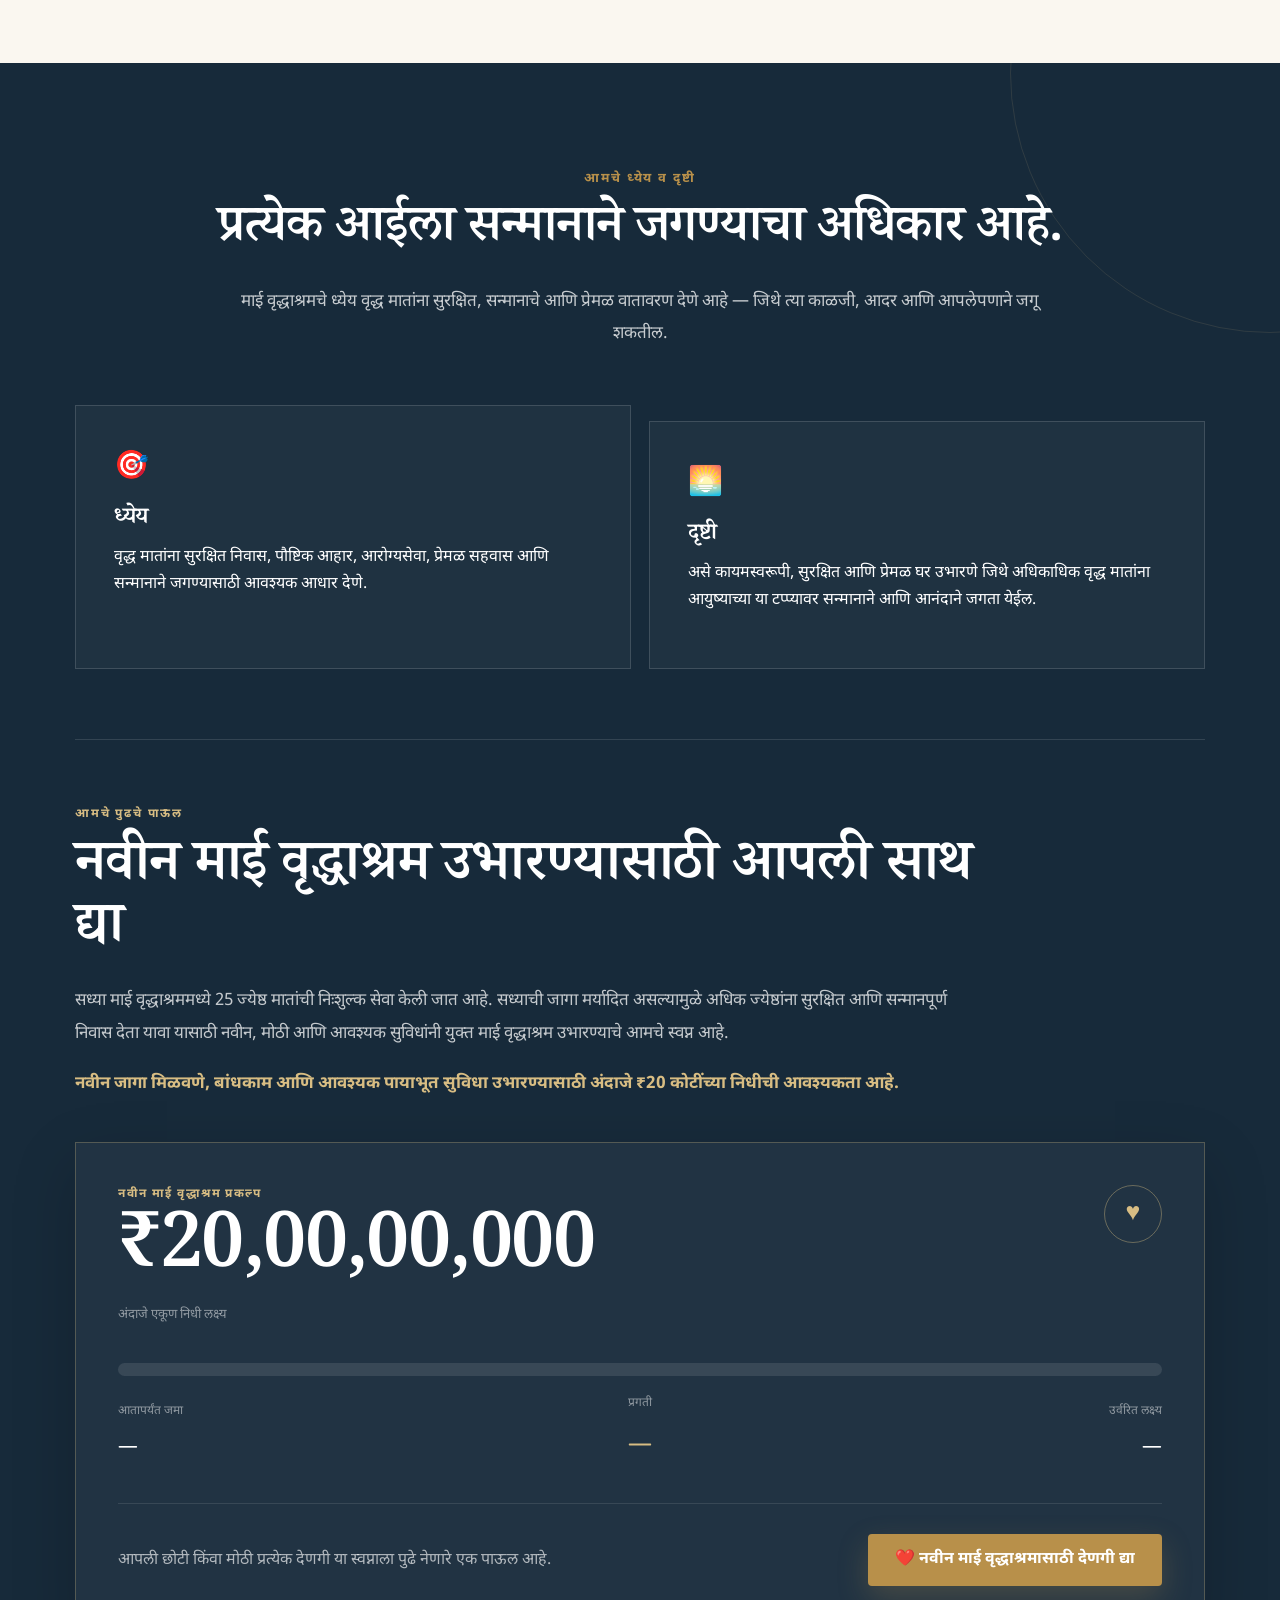
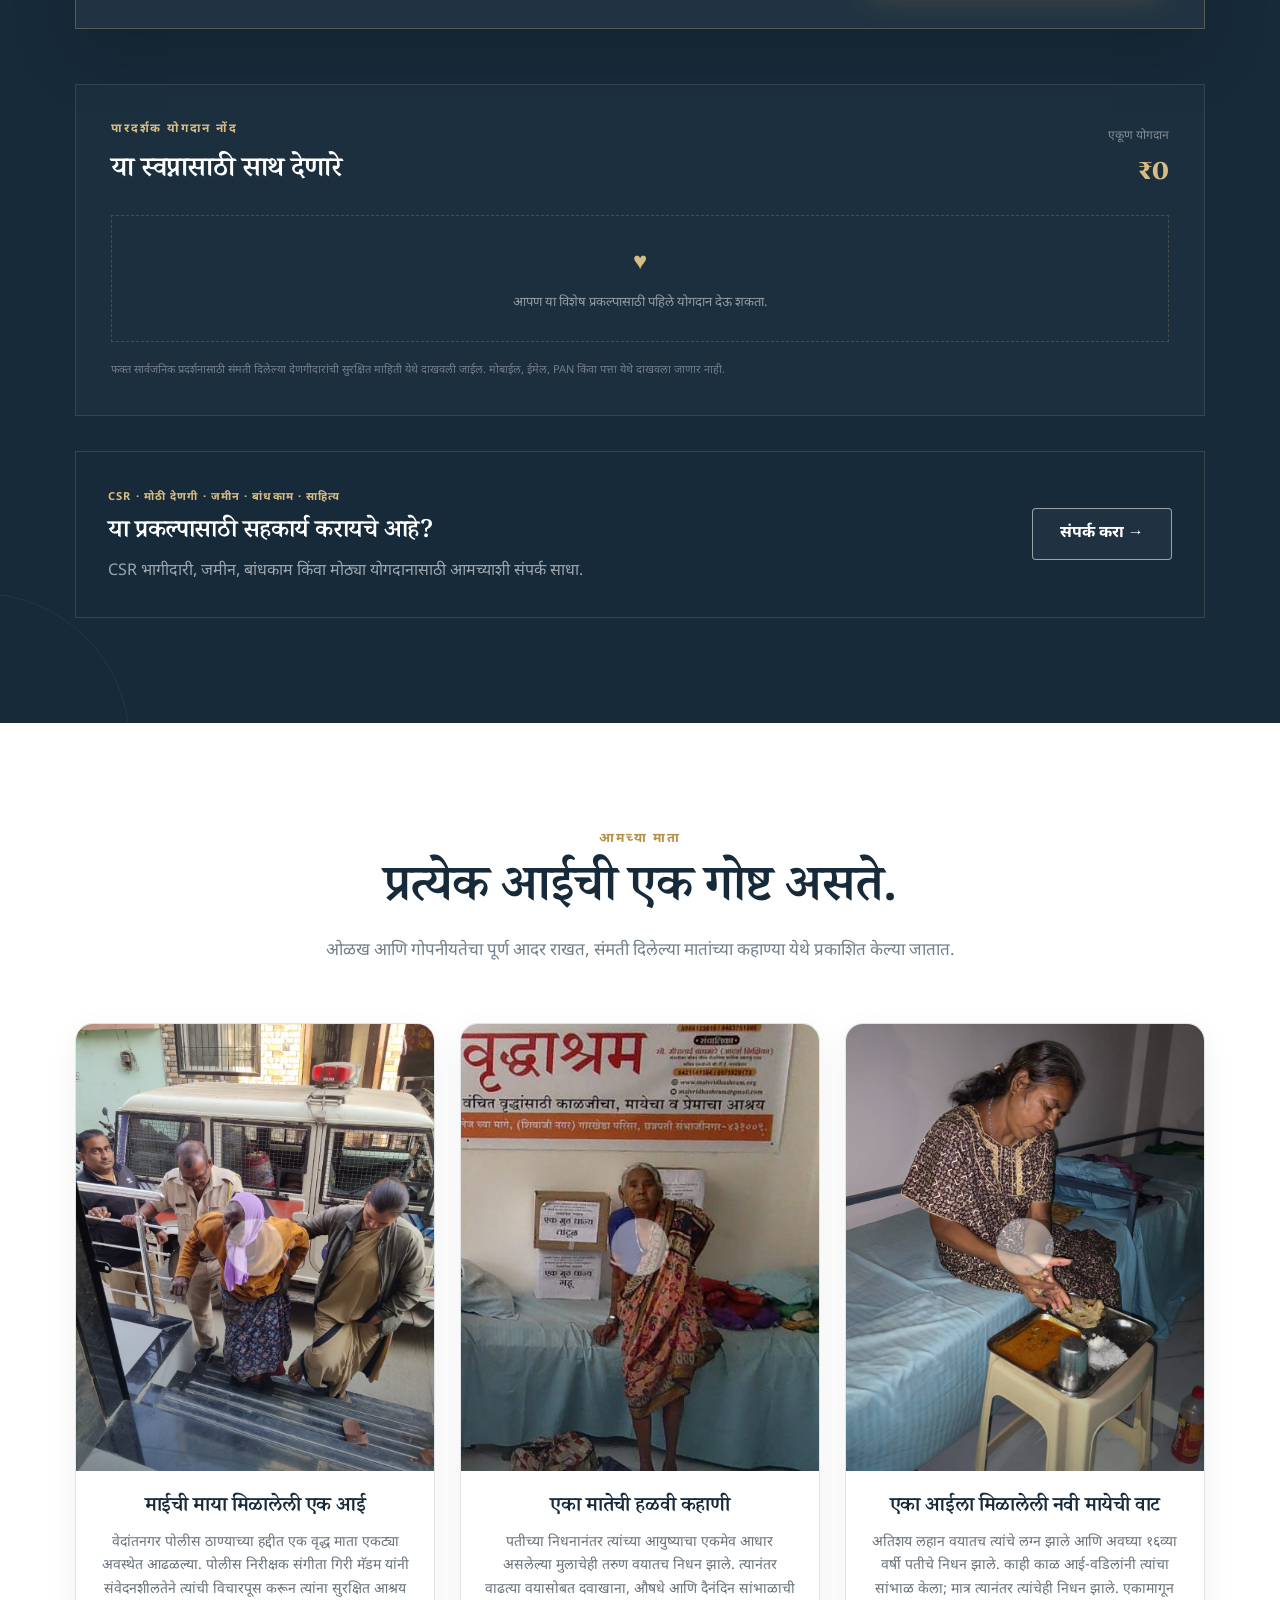
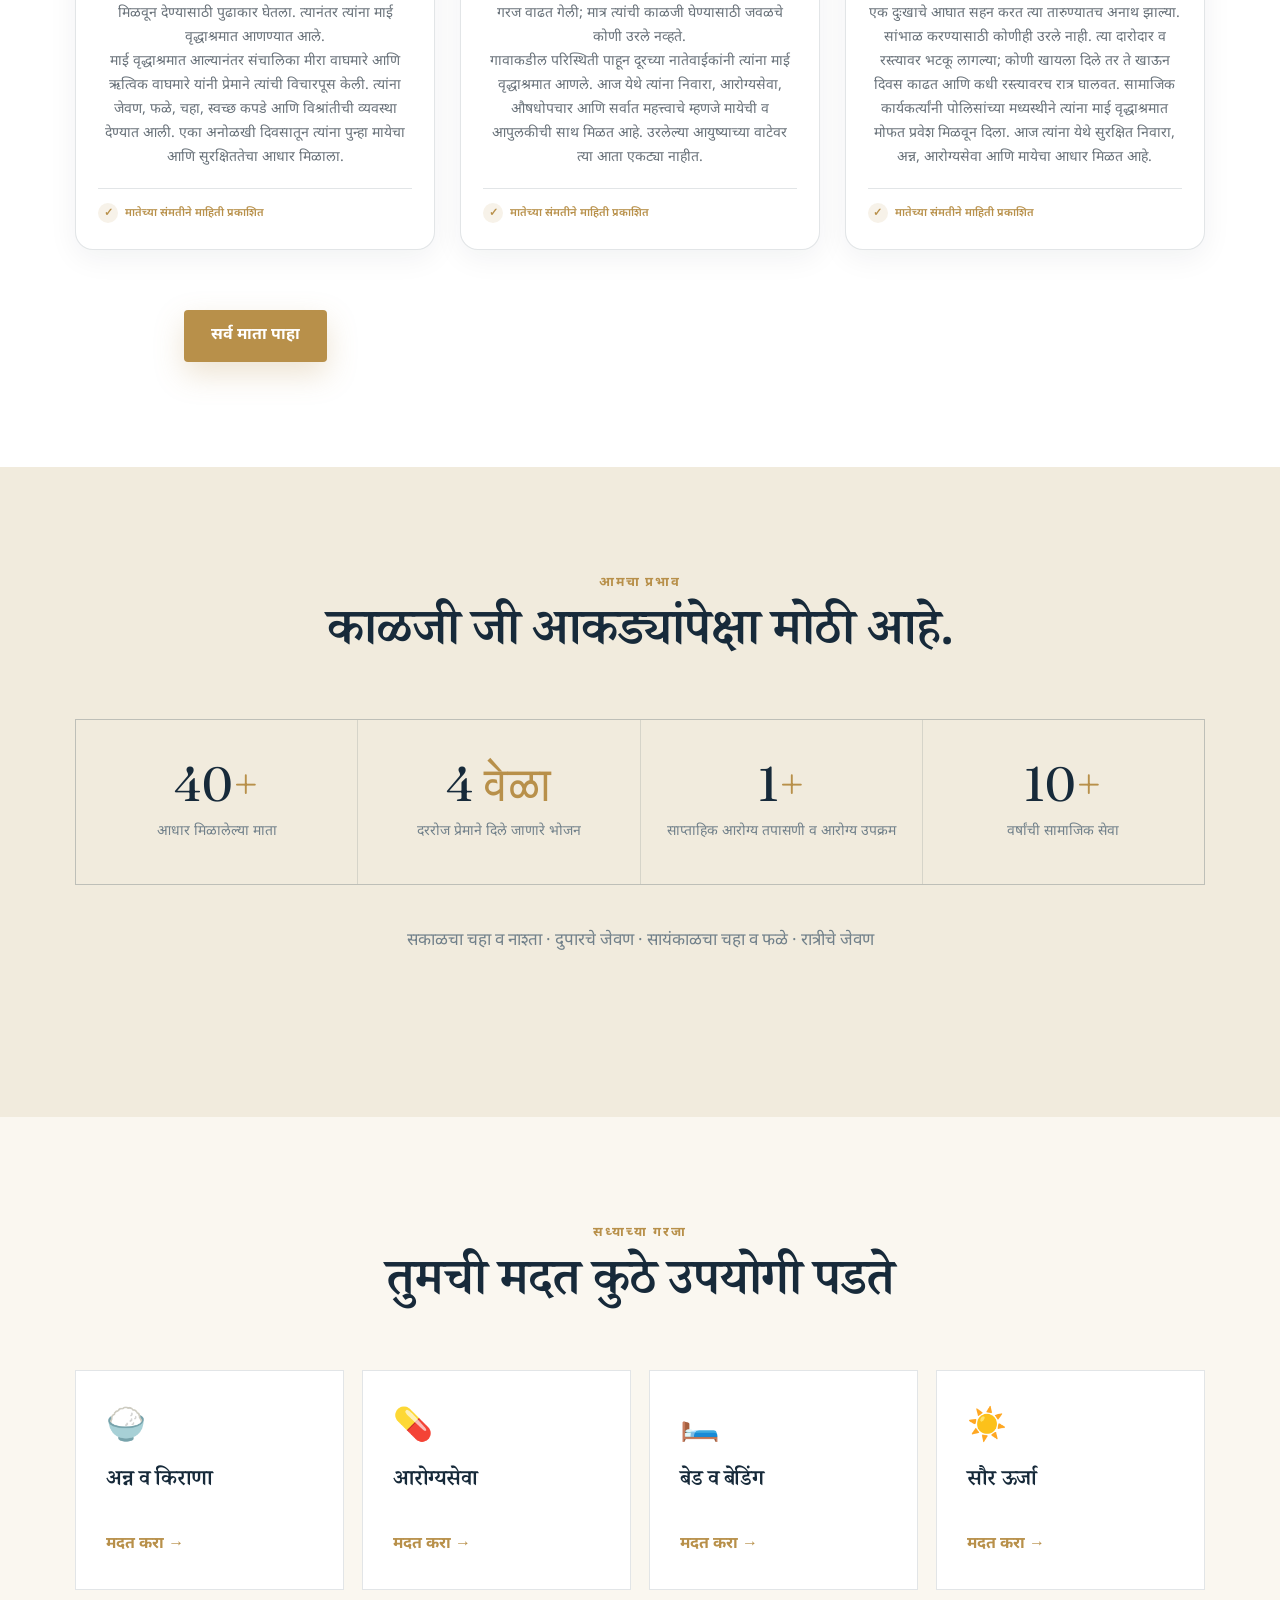
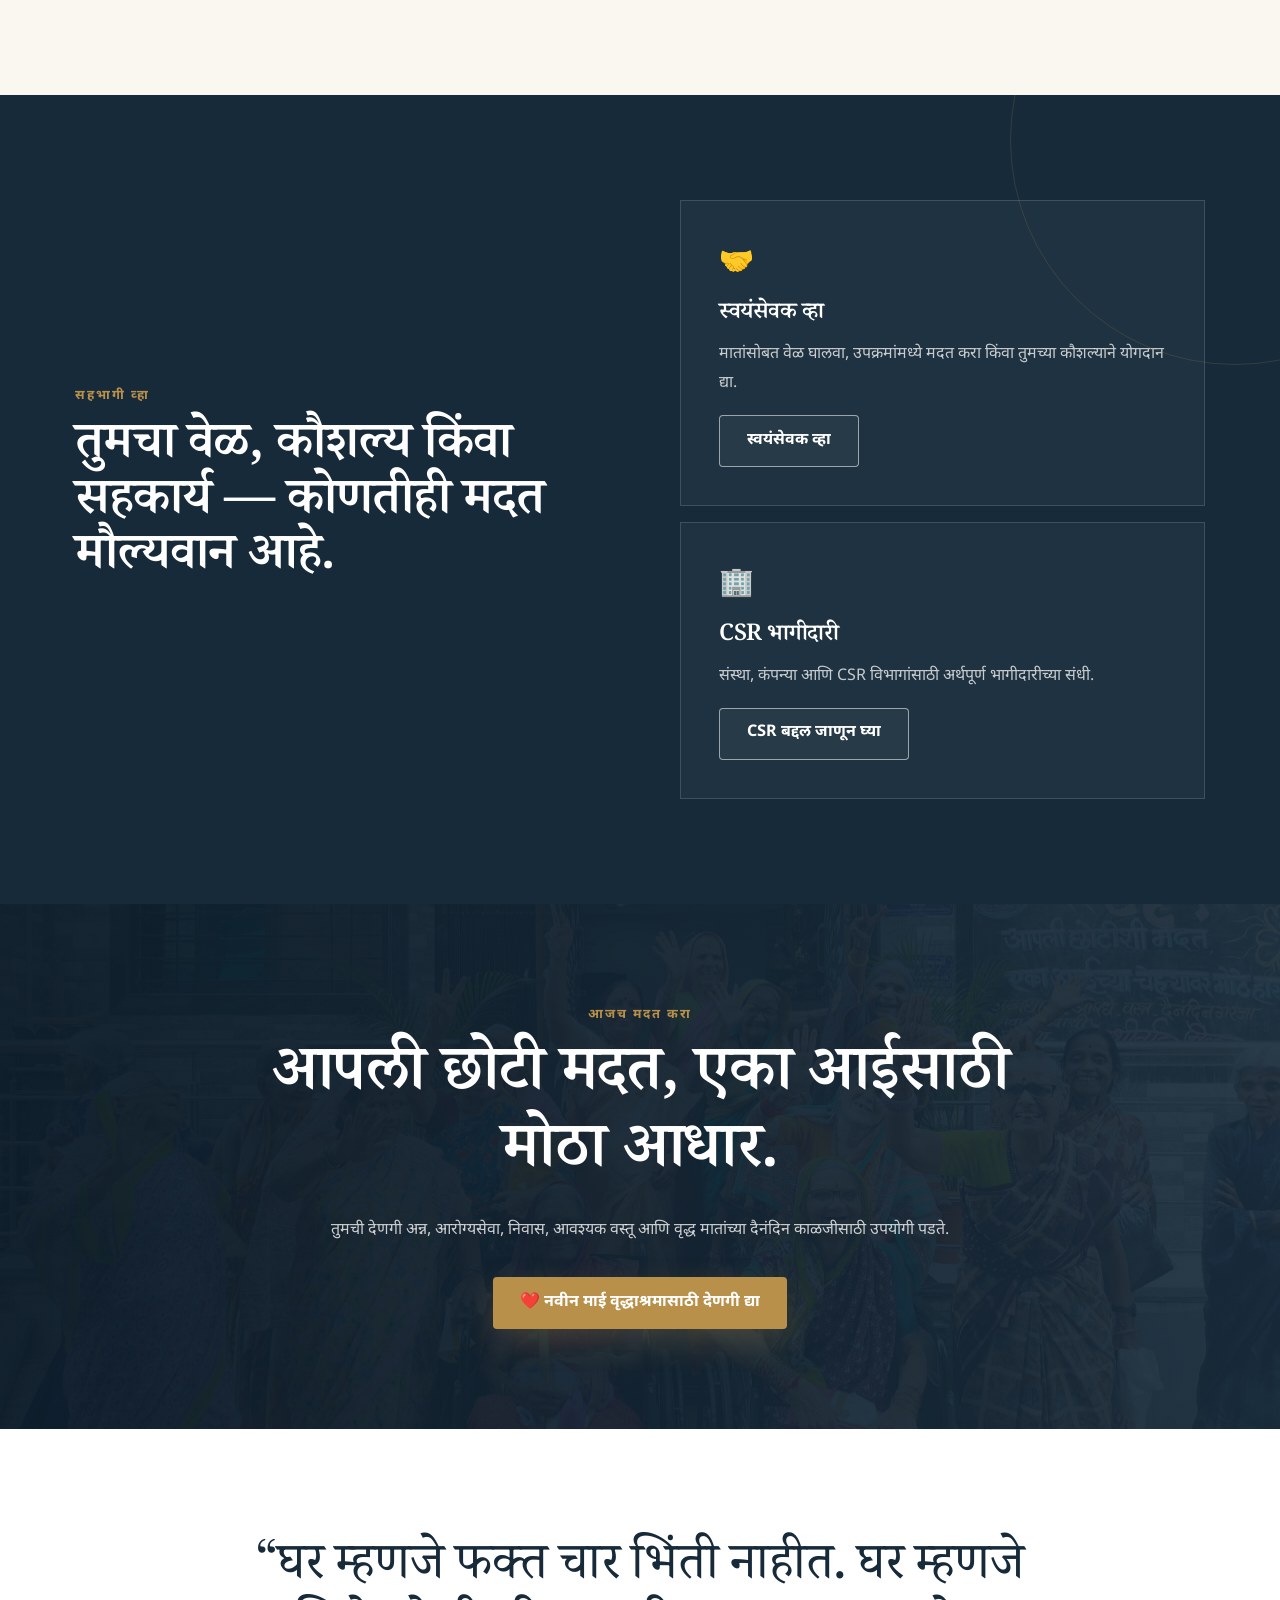
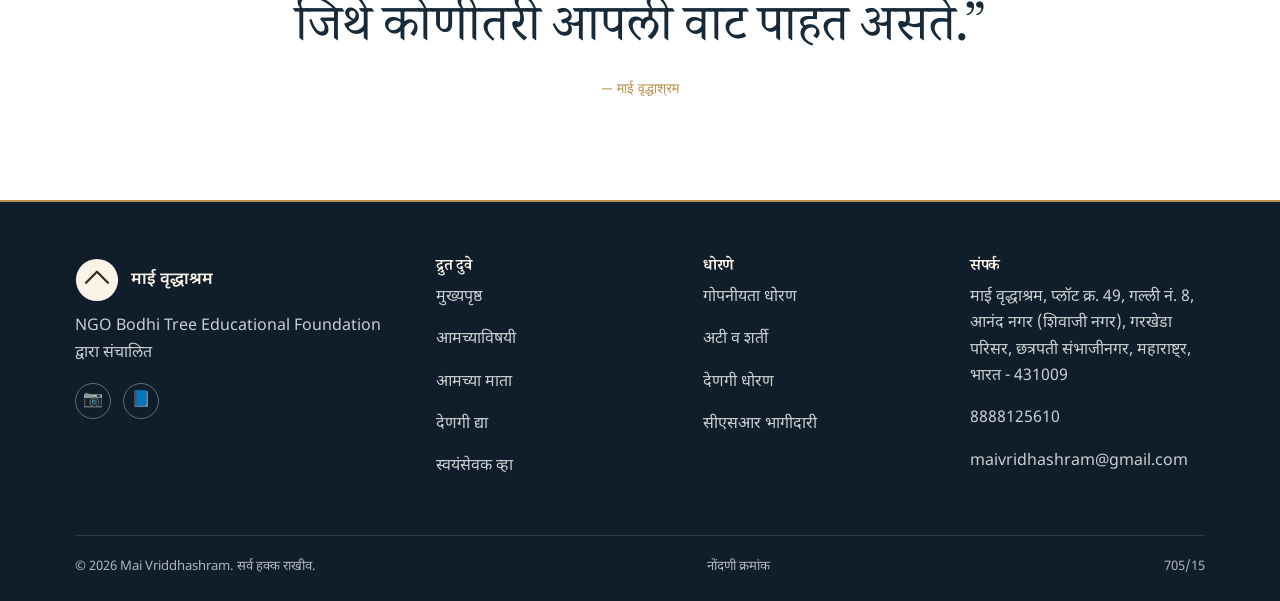
==== commit 265585b6: "Add canonical link to index.html Added a canonical link for SEO purposes." ====
--- a/index.html
+++ b/index.html
@@ -9,7 +9,7 @@
 <title>माई वृद्धाश्रम | Mai Vriddhashram — A Home of Dignity</title>
 
 <meta name="description" content="माई वृद्धाश्रम — वृद्ध मातांसाठी सुरक्षित, सन्मानाचे आणि प्रेमळ घर. NGO Bodhi Tree Educational Foundation, छत्रपती संभाजीनगर.">
-
+<link rel="canonical" href="https://maivriddhashram.org/">
 <meta property="og:title" content="Mai Vriddhashram — A Home of Dignity, Care and Love">
 <meta property="og:description" content="Support elderly mothers with dignity, care and love.">
 <meta property="og:type" content="website">
